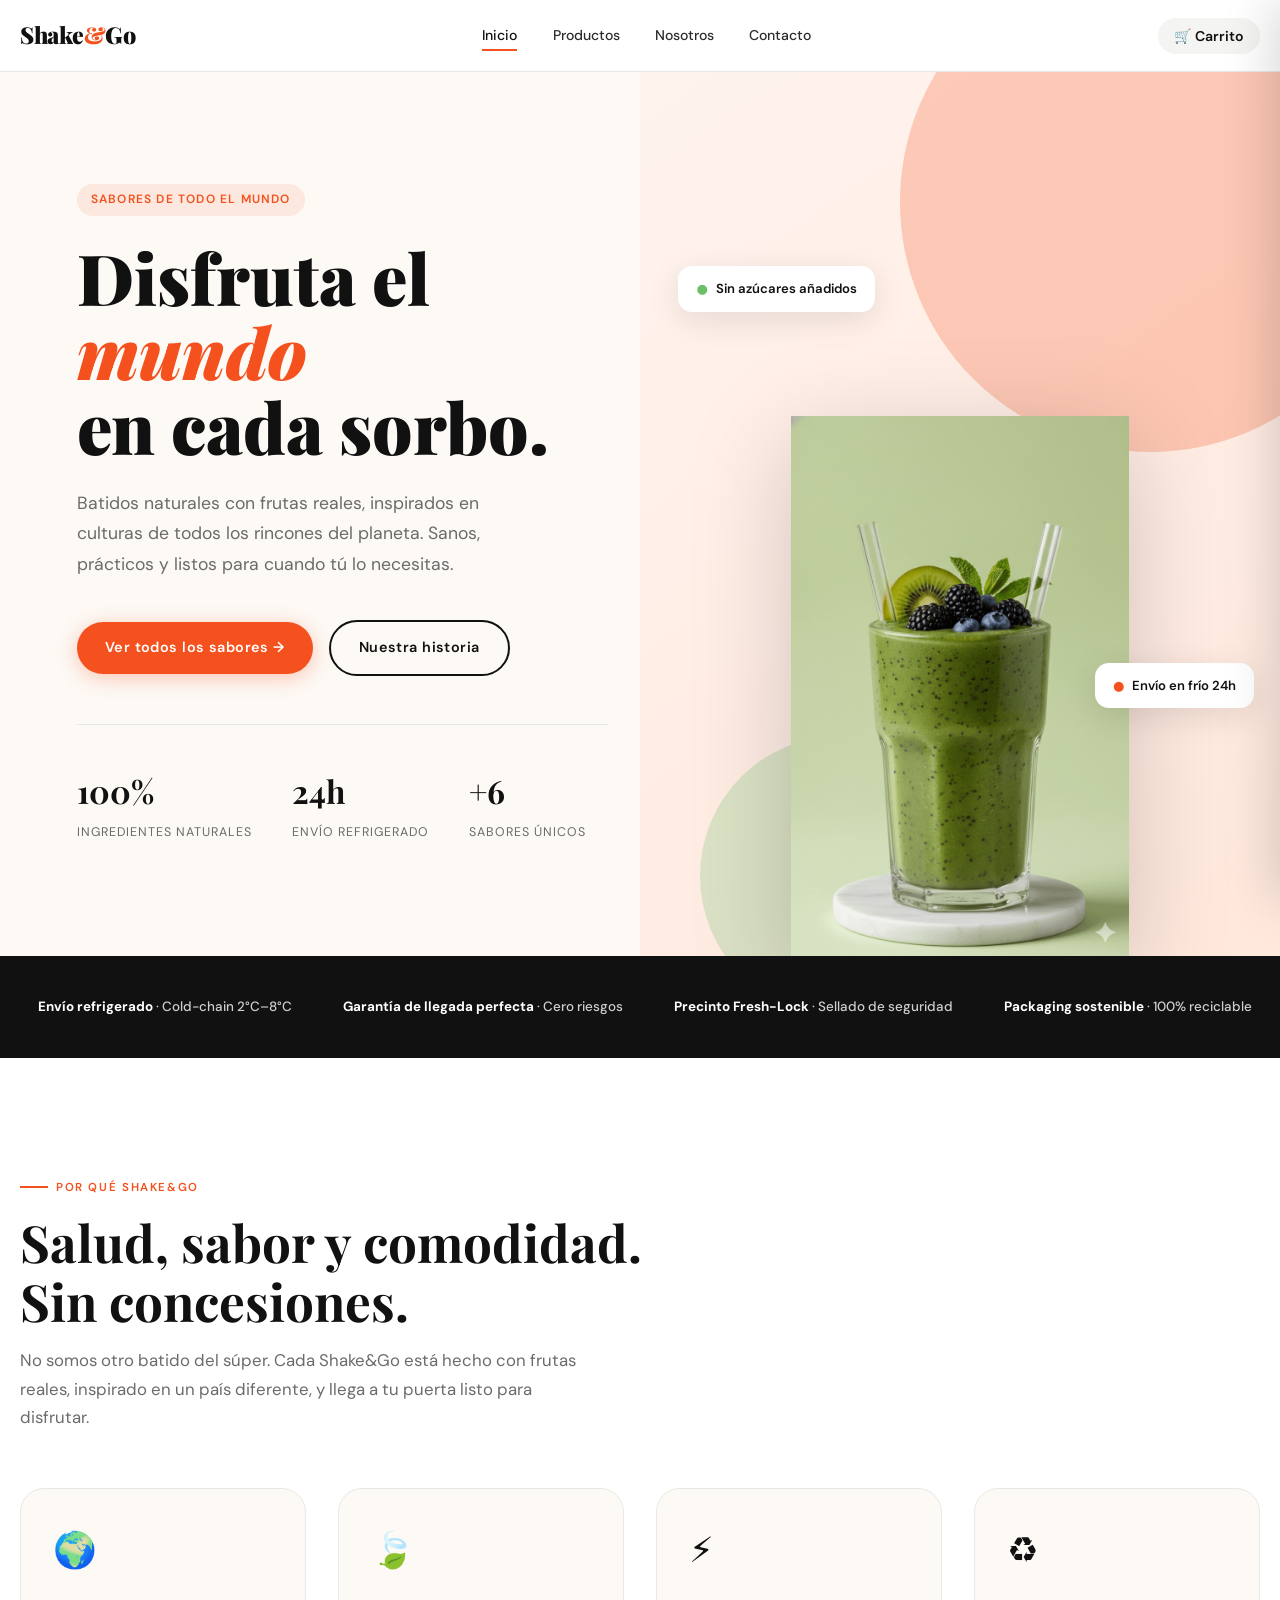
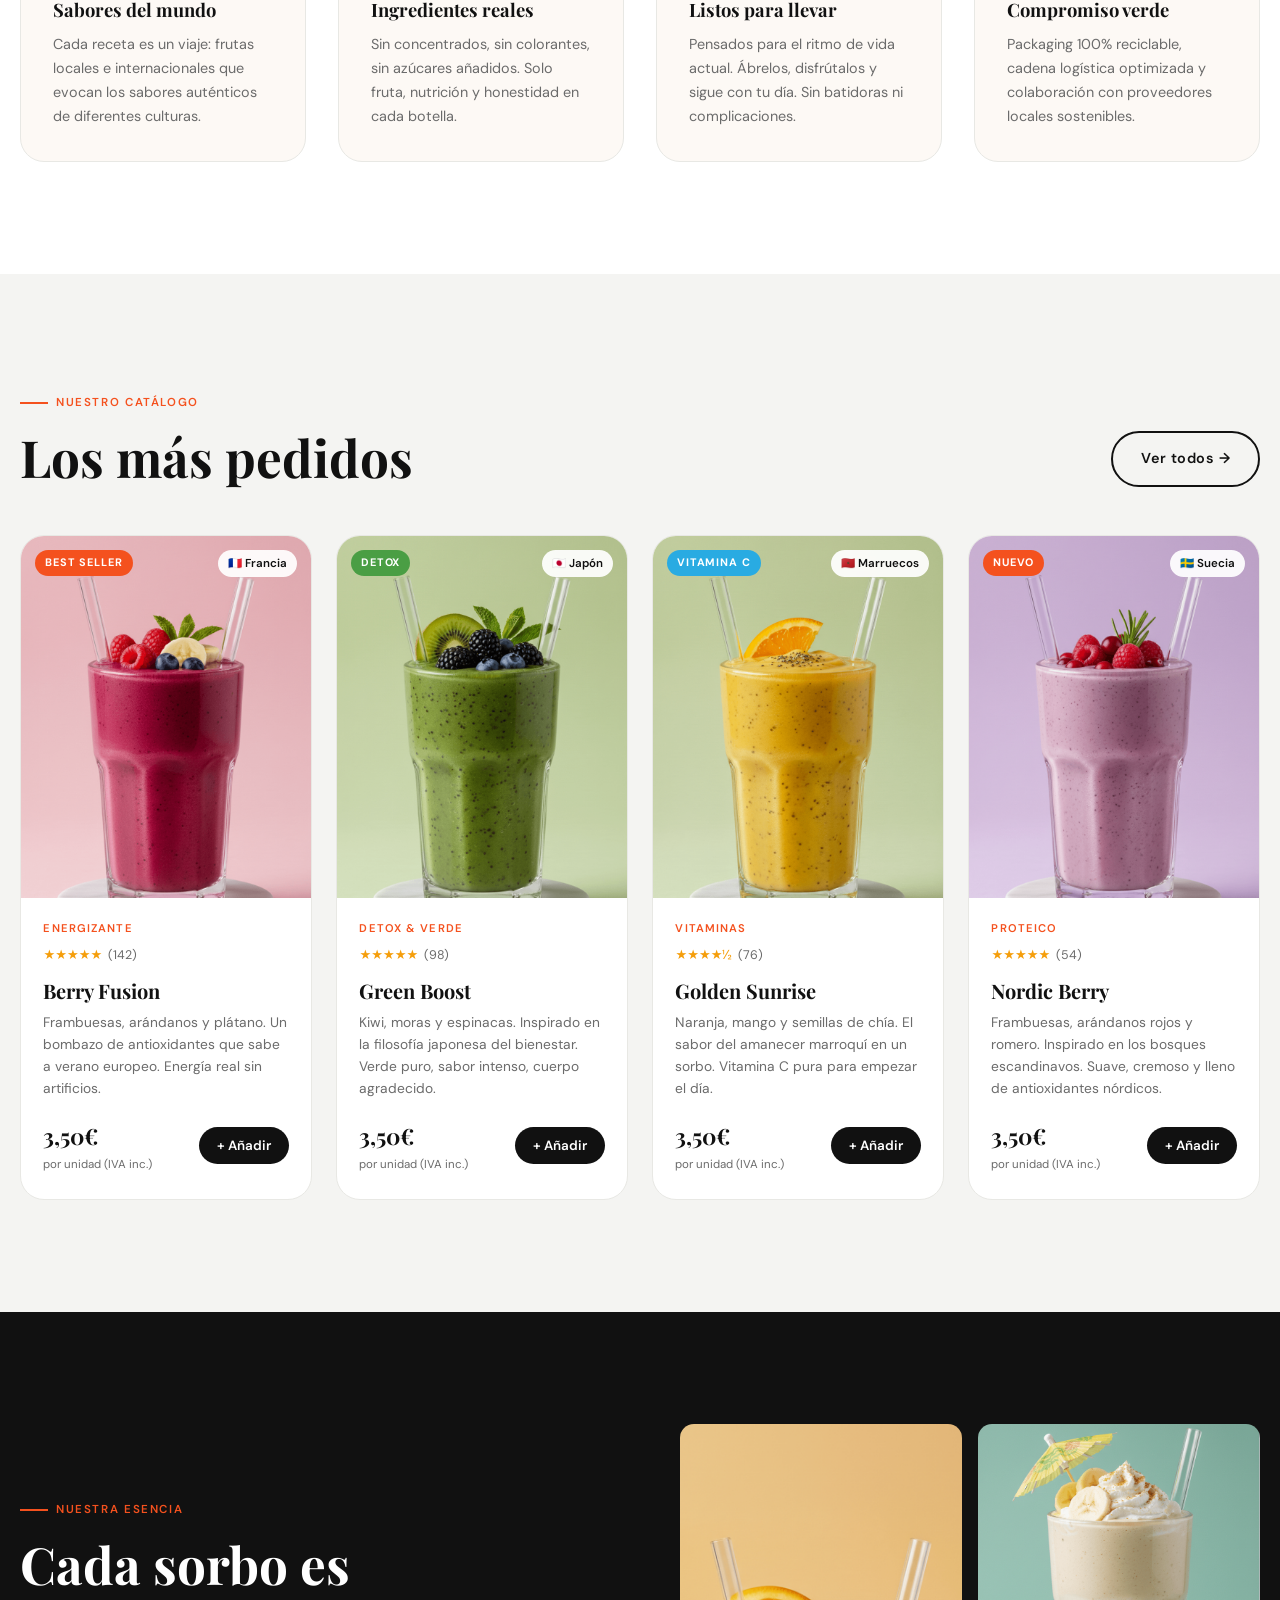
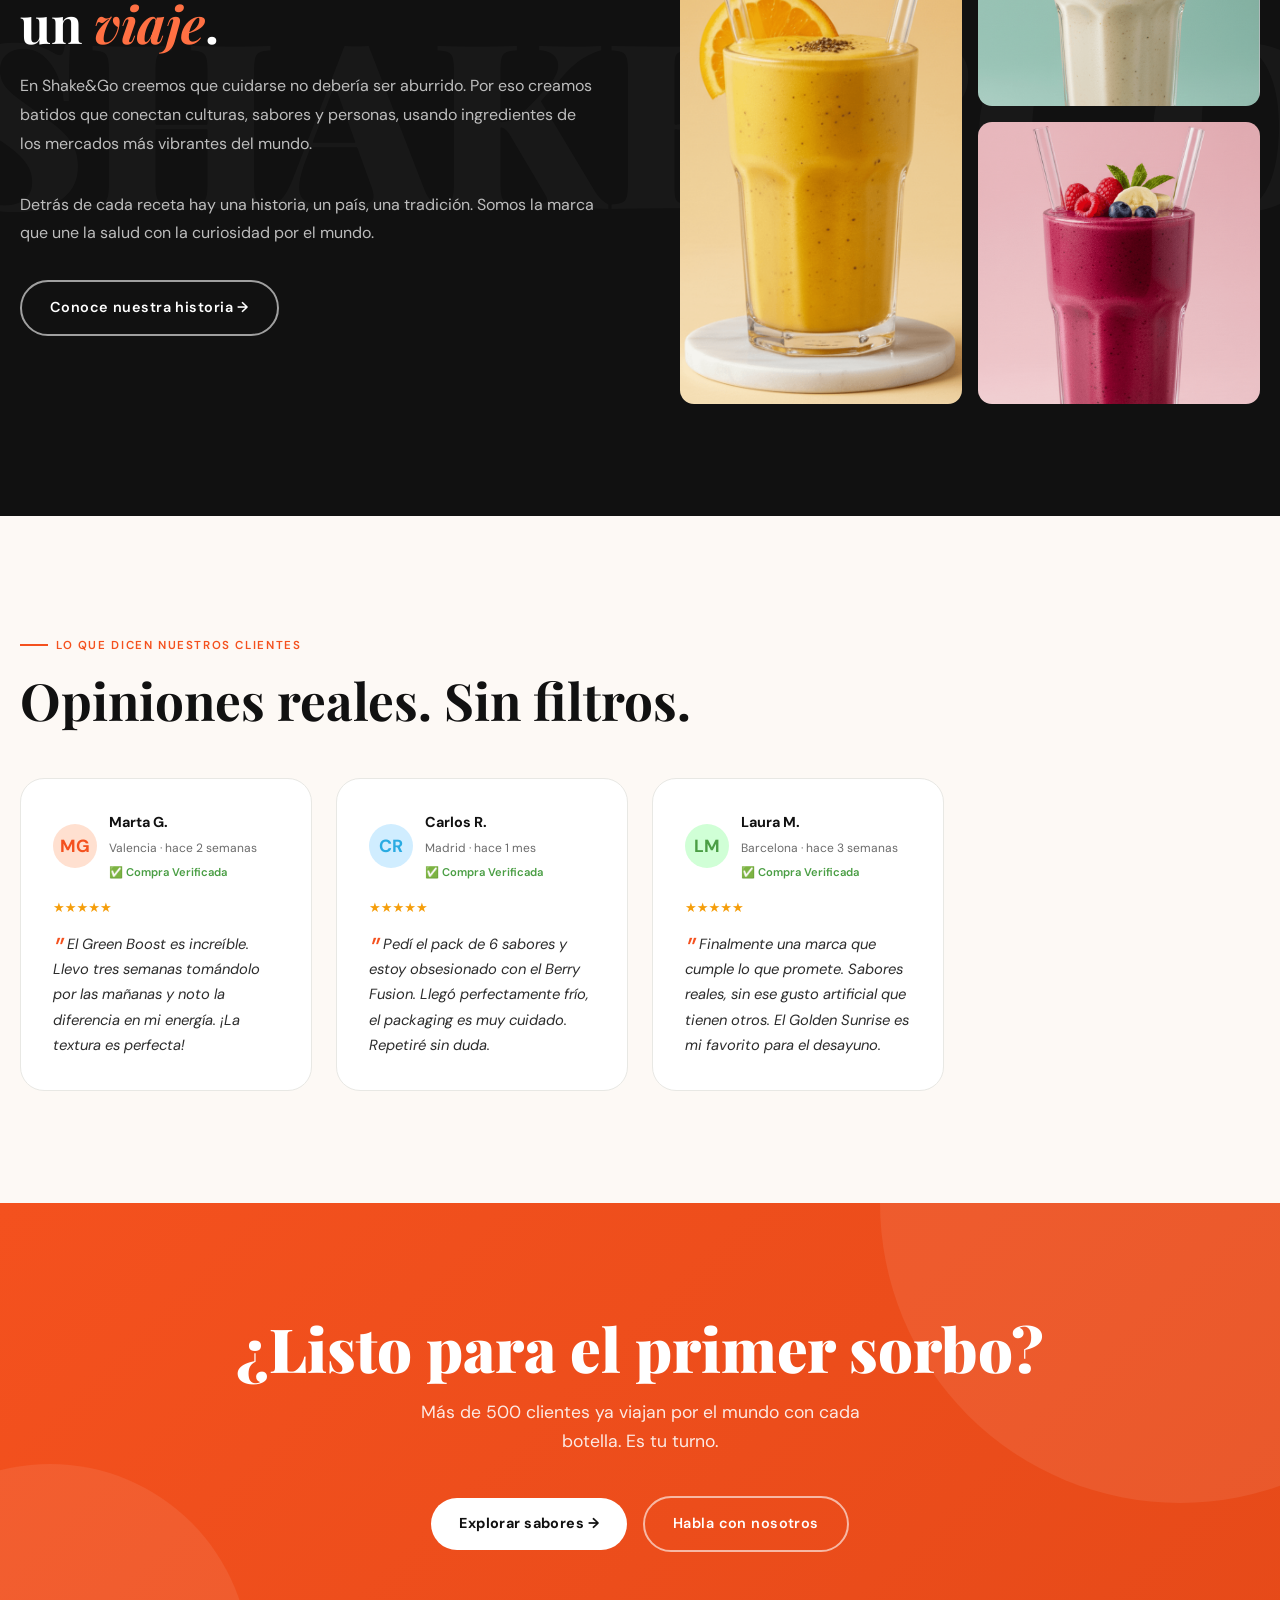
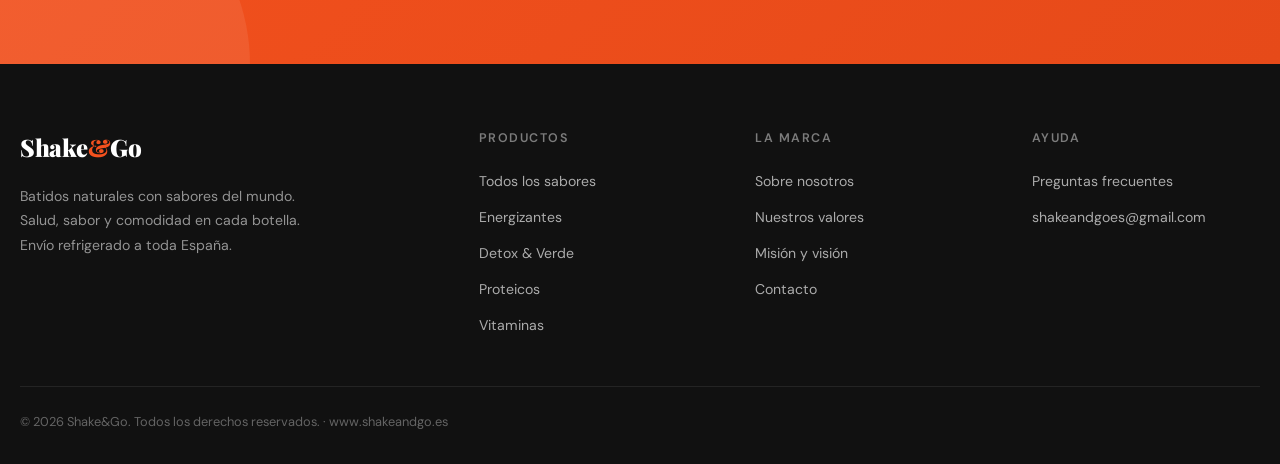
==== index.html @ c7a37597 "Commit Casi Final" ====
<!DOCTYPE html>
<html lang="es">
<head>
  <meta charset="UTF-8">
  <meta name="viewport" content="width=device-width, initial-scale=1.0">
  <title>Shake&Go — Prueba y viaja con los sabores</title>
  <meta name="description" content="Batidos naturales con sabores de todo el mundo. Ingredientes reales, frutas frescas, listos para llevar. Envío refrigerado en 24h.">
  <link rel="stylesheet" href="style.css">
  <link rel="icon" href="data:image/svg+xml,<svg xmlns='http://www.w3.org/2000/svg' viewBox='0 0 100 100'><text y='.9em' font-size='90'>🥤</text></svg>">
</head>
<body>

<!-- ============ HEADER ============ -->
<header class="header" role="banner">
  <div class="container header-inner">
    <a href="index.html" class="logo" aria-label="Shake&Go inicio">
      <img src="assets/img/logo1.png" alt="Shake&Go logo" class="logo-img" onerror="this.style.display='none'">
      <span class="logo-text">Shake<span>&</span>Go</span>
    </a>

    <nav class="nav" aria-label="Navegación principal">
      <a href="index.html">Inicio</a>
      <a href="productos.html">Productos</a>
      <a href="nosotros.html">Nosotros</a>
      <a href="contacto.html">Contacto</a>
    </nav>

    <div class="header-actions">
      <button class="cart-btn" data-open-cart aria-label="Abrir carrito">
        🛒 Carrito
        <span class="cart-count" id="cart-count" aria-live="polite">0</span>
      </button>
      <button class="hamburger" aria-label="Abrir menú" aria-expanded="false">
        <span></span><span></span><span></span>
      </button>
    </div>
  </div>
</header>

<!-- Menú móvil -->
<nav class="mobile-nav" aria-label="Menú móvil">
  <a href="index.html">Inicio</a>
  <a href="productos.html">Productos</a>
  <a href="nosotros.html">Nosotros</a>
  <a href="contacto.html">Contacto</a>
</nav>

<!-- ============ HERO ============ -->
<section class="hero" aria-label="Presentación de marca">
  <div class="hero-content">
    <div class="hero-badge"> Sabores de todo el mundo</div>
    <h1 class="hero-title">
      <span class="block">Disfruta el</span>
      <span class="block italic">mundo</span>
      <span class="block">en cada sorbo.</span>
    </h1>
    <p class="hero-sub">
      Batidos naturales con frutas reales, inspirados en culturas de todos los rincones del planeta. Sanos, prácticos y listos para cuando tú lo necesitas.
    </p>
    <div class="hero-ctas">
      <a href="productos.html" class="btn btn-primary">Ver todos los sabores →</a>
      <a href="nosotros.html" class="btn btn-secondary">Nuestra historia</a>
    </div>
    <div class="hero-stats">
      <div class="hero-stat">
        <strong>100%</strong>
        <span>Ingredientes naturales</span>
      </div>
      <div class="hero-stat">
        <strong>24h</strong>
        <span>Envío refrigerado</span>
      </div>
      <div class="hero-stat">
        <strong>+6</strong>
        <span>Sabores únicos</span>
      </div>
    </div>
  </div>

  <div class="hero-visual" aria-hidden="true">
    <div class="hero-bg-circle hero-bg-circle-1"></div>
    <div class="hero-bg-circle hero-bg-circle-2"></div>
    <div class="hero-float-tag hero-float-tag-1">
      <span style="color:#6DBF67">●</span>
      <span>Sin azúcares añadidos</span>
    </div>
    <div class="hero-float-tag hero-float-tag-2">
      <span style="color:#F4511E">●</span>
      <span>Envío en frío 24h</span>
    </div>
    <div class="hero-img-wrap">
      <img class="hero-img-main" src="GreenBoost.png" alt="Green Boost — batido verde con kiwi y moras" loading="eager">
    </div>
  </div>
</section>

<!-- ============ SERVICIOS STRIP ============ -->
<section class="section-servicios" aria-label="Servicios">
  <div class="container">
    <div class="servicios-strip">
      <div class="servicio-item">
        <span class="ico"></span>
        <span><strong>Envío refrigerado</strong> · Cold-chain 2°C–8°C</span>
      </div>
      <div class="servicio-item">
        <span class="ico"></span>
        <span><strong>Garantía de llegada perfecta</strong> · Cero riesgos</span>
      </div>
      <div class="servicio-item">
        <span class="ico"></span>
        <span><strong>Precinto Fresh-Lock</strong> · Sellado de seguridad</span>
      </div>
      <div class="servicio-item">
        <span class="ico"></span>
        <span><strong>Packaging sostenible</strong> · 100% reciclable</span>
      </div>
    </div>
  </div>
</section>

<!-- ============ PROPUESTA DE VALOR ============ -->
<section class="section-valores" aria-labelledby="valores-heading">
  <div class="container">
    <div class="section-tag">Por qué Shake&amp;Go</div>
    <h2 class="section-heading" id="valores-heading">
      Salud, sabor y comodidad.<br>Sin concesiones.
    </h2>
    <p class="section-subheading">
      No somos otro batido del súper. Cada Shake&amp;Go está hecho con frutas reales, inspirado en un país diferente, y llega a tu puerta listo para disfrutar.
    </p>
    <div class="valores-grid">
      <div class="valor-card">
        <div class="valor-icon">🌍</div>
        <h3>Sabores del mundo</h3>
        <p>Cada receta es un viaje: frutas locales e internacionales que evocan los sabores auténticos de diferentes culturas.</p>
      </div>
      <div class="valor-card">
        <div class="valor-icon">🍃</div>
        <h3>Ingredientes reales</h3>
        <p>Sin concentrados, sin colorantes, sin azúcares añadidos. Solo fruta, nutrición y honestidad en cada botella.</p>
      </div>
      <div class="valor-card">
        <div class="valor-icon">⚡</div>
        <h3>Listos para llevar</h3>
        <p>Pensados para el ritmo de vida actual. Ábrelos, disfrútalos y sigue con tu día. Sin batidoras ni complicaciones.</p>
      </div>
      <div class="valor-card">
        <div class="valor-icon">♻️</div>
        <h3>Compromiso verde</h3>
        <p>Packaging 100% reciclable, cadena logística optimizada y colaboración con proveedores locales sostenibles.</p>
      </div>
    </div>
  </div>
</section>

<!-- ============ PRODUCTOS DESTACADOS ============ -->
<section class="section-productos" aria-labelledby="prod-heading">
  <div class="container">
    <div class="section-header">
      <div>
        <div class="section-tag">Nuestro catálogo</div>
        <h2 class="section-heading" id="prod-heading">Los más pedidos</h2>
      </div>
      <a href="productos.html" class="btn btn-secondary" style="flex-shrink:0">Ver todos →</a>
    </div>
    <div class="productos-grid">

      <!-- Berry Fusion -->
      <article class="product-card" data-id="berry-fusion" data-categoria="energizante">
        <div class="product-img-wrap">
          <img src="BerryFusion.png" alt="Berry Fusion — batido de frambuesa y arándanos" loading="lazy">
          <span class="product-badge">Best Seller</span>
          <span class="product-pais">🇫🇷 Francia</span>
        </div>
        <div class="product-info">
          <div class="product-categoria">Energizante</div>
          <div class="stars-row">
            <div class="stars" aria-label="5 estrellas">★★★★★</div>
            <span class="stars-count">(142)</span>
          </div>
          <h3 class="product-name">Berry Fusion</h3>
          <p class="product-desc">Frambuesas, arándanos y plátano. Un bombazo de antioxidantes que sabe a verano europeo. Energía real sin artificios.</p>
          <div class="product-footer">
            <div class="product-precio">
              <span class="product-precio-valor">3,50€</span>
              <span class="product-precio-unidad">por unidad (IVA inc.)</span>
            </div>
            <button class="btn-add-cart"
              data-id="berry-fusion"
              data-nombre="Berry Fusion"
              data-precio="3.50"
              aria-label="Añadir Berry Fusion al carrito">
              + Añadir
            </button>
          </div>
        </div>
      </article>

      <!-- Green Boost -->
      <article class="product-card" data-id="green-boost" data-categoria="detox">
        <div class="product-img-wrap">
          <img src="GreenBoost.png" alt="Green Boost — batido verde detox" loading="lazy">
          <span class="product-badge verde">Detox</span>
          <span class="product-pais">🇯🇵 Japón</span>
        </div>
        <div class="product-info">
          <div class="product-categoria">Detox &amp; Verde</div>
          <div class="stars-row">
            <div class="stars" aria-label="5 estrellas">★★★★★</div>
            <span class="stars-count">(98)</span>
          </div>
          <h3 class="product-name">Green Boost</h3>
          <p class="product-desc">Kiwi, moras y espinacas. Inspirado en la filosofía japonesa del bienestar. Verde puro, sabor intenso, cuerpo agradecido.</p>
          <div class="product-footer">
            <div class="product-precio">
              <span class="product-precio-valor">3,50€</span>
              <span class="product-precio-unidad">por unidad (IVA inc.)</span>
            </div>
            <button class="btn-add-cart"
              data-id="green-boost"
              data-nombre="Green Boost"
              data-precio="3.50"
              aria-label="Añadir Green Boost al carrito">
              + Añadir
            </button>
          </div>
        </div>
      </article>

      <!-- Golden Sunrise -->
      <article class="product-card" data-id="golden-sunrise" data-categoria="vitaminas">
        <div class="product-img-wrap">
          <img src="GoldenSunrise.png" alt="Golden Sunrise — batido naranja con naranja y mango" loading="lazy">
          <span class="product-badge azul">Vitamina C</span>
          <span class="product-pais">🇲🇦 Marruecos</span>
        </div>
        <div class="product-info">
          <div class="product-categoria">Vitaminas</div>
          <div class="stars-row">
            <div class="stars" aria-label="4 estrellas y media">★★★★½</div>
            <span class="stars-count">(76)</span>
          </div>
          <h3 class="product-name">Golden Sunrise</h3>
          <p class="product-desc">Naranja, mango y semillas de chía. El sabor del amanecer marroquí en un sorbo. Vitamina C pura para empezar el día.</p>
          <div class="product-footer">
            <div class="product-precio">
              <span class="product-precio-valor">3,50€</span>
              <span class="product-precio-unidad">por unidad (IVA inc.)</span>
            </div>
            <button class="btn-add-cart"
              data-id="golden-sunrise"
              data-nombre="Golden Sunrise"
              data-precio="3.50"
              aria-label="Añadir Golden Sunrise al carrito">
              + Añadir
            </button>
          </div>
        </div>
      </article>

      <!-- Nordic Berry -->
      <article class="product-card" data-id="nordic-berry" data-categoria="proteina">
        <div class="product-img-wrap">
          <img src="NordicBerry.png" alt="Nordic Berry — batido lila con frambuesas y arándanos rojos" loading="lazy">
          <span class="product-badge">Nuevo</span>
          <span class="product-pais">🇸🇪 Suecia</span>
        </div>
        <div class="product-info">
          <div class="product-categoria">Proteico</div>
          <div class="stars-row">
            <div class="stars" aria-label="4 estrellas y media">★★★★★</div>
            <span class="stars-count">(54)</span>
          </div>
          <h3 class="product-name">Nordic Berry</h3>
          <p class="product-desc">Frambuesas, arándanos rojos y romero. Inspirado en los bosques escandinavos. Suave, cremoso y lleno de antioxidantes nórdicos.</p>
          <div class="product-footer">
            <div class="product-precio">
              <span class="product-precio-valor">3,50€</span>
              <span class="product-precio-unidad">por unidad (IVA inc.)</span>
            </div>
            <button class="btn-add-cart"
              data-id="nordic-berry"
              data-nombre="Nordic Berry"
              data-precio="3.50"
              aria-label="Añadir Nordic Berry al carrito">
              + Añadir
            </button>
          </div>
        </div>
      </article>

    </div>
  </div>
</section>

<!-- ============ SOBRE LA MARCA ============ -->
<section class="section-marca" aria-labelledby="marca-heading">
  <div class="container">
    <div class="marca-inner">
      <div class="marca-content">
        <div class="section-tag">Nuestra esencia</div>
        <h2 class="section-heading" id="marca-heading">
          Cada sorbo es<br>un <span class="italic">viaje</span>.
        </h2>
        <p>
          En Shake&amp;Go creemos que cuidarse no debería ser aburrido. Por eso creamos batidos que conectan culturas, sabores y personas, usando ingredientes de los mercados más vibrantes del mundo.
        </p>
        <p>
          Detrás de cada receta hay una historia, un país, una tradición. Somos la marca que une la salud con la curiosidad por el mundo.
        </p>
        <a href="nosotros.html" class="btn btn-outline-white">Conoce nuestra historia →</a>
      </div>
      <div class="marca-visual" aria-hidden="true">
        <div class="marca-img-block">
          <img src="TropicalMango.png" alt="Tropical Mango">
        </div>
        <div class="marca-img-block">
          <img src="CaribbeanDream.png" alt="Caribbean Dream">
        </div>
        <div class="marca-img-block">
          <img src="BerryFusion.png" alt="Berry Fusion">
        </div>
      </div>
    </div>
  </div>
</section>

<!-- ============ TESTIMONIOS ============ -->
<section class="section-testimonios" aria-labelledby="testimonios-heading">
  <div class="container">
    <div class="section-tag">Lo que dicen nuestros clientes</div>
    <h2 class="section-heading" id="testimonios-heading">Opiniones reales. Sin filtros.</h2>
    <div class="testimonios-grid">

      <article class="testimonio-card">
        <div class="testimonio-header">
          <div class="testimonio-avatar" style="background:#FFE0D0;color:#F4511E">MG</div>
          <div class="testimonio-info">
            <strong>Marta G.</strong>
            <span>Valencia · hace 2 semanas</span>
            <div class="testimonio-verified">✅ Compra Verificada</div>
          </div>
        </div>
        <div class="stars" style="margin-bottom:0.8rem" aria-label="5 estrellas">★★★★★</div>
        <p class="testimonio-text">El Green Boost es increíble. Llevo tres semanas tomándolo por las mañanas y noto la diferencia en mi energía. ¡La textura es perfecta!</p>
      </article>

      <article class="testimonio-card">
        <div class="testimonio-header">
          <div class="testimonio-avatar" style="background:#D0EDFF;color:#29ABE2">CR</div>
          <div class="testimonio-info">
            <strong>Carlos R.</strong>
            <span>Madrid · hace 1 mes</span>
            <div class="testimonio-verified">✅ Compra Verificada</div>
          </div>
        </div>
        <div class="stars" style="margin-bottom:0.8rem" aria-label="5 estrellas">★★★★★</div>
        <p class="testimonio-text">Pedí el pack de 6 sabores y estoy obsesionado con el Berry Fusion. Llegó perfectamente frío, el packaging es muy cuidado. Repetiré sin duda.</p>
      </article>

      <article class="testimonio-card">
        <div class="testimonio-header">
          <div class="testimonio-avatar" style="background:#D0FFD6;color:#4A9E44">LM</div>
          <div class="testimonio-info">
            <strong>Laura M.</strong>
            <span>Barcelona · hace 3 semanas</span>
            <div class="testimonio-verified">✅ Compra Verificada</div>
          </div>
        </div>
        <div class="stars" style="margin-bottom:0.8rem" aria-label="5 estrellas">★★★★★</div>
        <p class="testimonio-text">Finalmente una marca que cumple lo que promete. Sabores reales, sin ese gusto artificial que tienen otros. El Golden Sunrise es mi favorito para el desayuno.</p>
      </article>

    </div>
  </div>
</section>

<!-- ============ CTA FINAL ============ -->
<section class="section-cta-final" aria-labelledby="cta-heading">
  <div class="container cta-final-inner">
    <h2 id="cta-heading">¿Listo para el primer sorbo?</h2>
    <p>Más de 500 clientes ya viajan por el mundo con cada botella. Es tu turno.</p>
    <div class="cta-final-btns">
      <a href="productos.html" class="btn" style="background:white;color:#111;font-weight:700;box-shadow:none">Explorar sabores →</a>
      <a href="contacto.html" class="btn btn-outline-white">Habla con nosotros</a>
    </div>
  </div>
</section>

<!-- ============ FOOTER ============ -->
<footer class="footer" aria-label="Pie de página">
  <div class="container">
    <div class="footer-grid">
      <div class="footer-brand">
        <span class="logo-text" style="font-family:'Playfair Display',serif;font-size:1.5rem;color:white;font-weight:900">Shake<span style="color:#F4511E">&</span>Go</span>
        <p>Batidos naturales con sabores del mundo. Salud, sabor y comodidad en cada botella. Envío refrigerado a toda España.</p>
      </div>
      <div class="footer-col">
        <h4>Productos</h4>
        <ul>
          <li><a href="productos.html">Todos los sabores</a></li>
          <li><a href="productos.html?filtro=energizante">Energizantes</a></li>
          <li><a href="productos.html?filtro=detox">Detox &amp; Verde</a></li>
          <li><a href="productos.html?filtro=proteina">Proteicos</a></li>
          <li><a href="productos.html?filtro=vitaminas">Vitaminas</a></li>
        </ul>
      </div>
      <div class="footer-col">
        <h4>La marca</h4>
        <ul>
          <li><a href="nosotros.html">Sobre nosotros</a></li>
          <li><a href="nosotros.html#valores">Nuestros valores</a></li>
          <li><a href="nosotros.html#mision">Misión y visión</a></li>
          <li><a href="contacto.html">Contacto</a></li>
        </ul>
      </div>
      <div class="footer-col">
        <h4>Ayuda</h4>
        <ul>
          <li><a href="#">Preguntas frecuentes</a></li>
          <li><a href="mailto:shakeandgoes@gmail.com">shakeandgoes@gmail.com</a></li>
        </ul>
      </div>
    </div>
    <div class="footer-bottom">
      <p>© 2026 Shake&amp;Go. Todos los derechos reservados. · www.shakeandgo.es</p>
    </div>
  </div>
</footer>

<!-- ============ CARRITO PANEL ============ -->
<div class="cart-overlay" id="cart-overlay" aria-hidden="true"></div>
<aside class="cart-panel" id="cart-panel" role="complementary" aria-label="Carrito de la compra">
  <div class="cart-header">
    <div>
      <h2>Tu carrito</h2>
      <p class="cart-header-sub">Revisa tu selección antes de pedir</p>
    </div>
    <button class="cart-close" id="cart-close" aria-label="Cerrar carrito">✕</button>
  </div>
  <div class="cart-items" id="cart-items" role="list">
    <div class="cart-empty" id="cart-empty">
      <div class="cart-empty-icon"></div>
      <p>Tu carrito está vacío.<br>¡Añade tus sabores favoritos!</p>
      <a href="productos.html" class="btn btn-primary" style="margin-top:0.5rem">Ver productos</a>
    </div>
  </div>
  <div class="cart-footer">
    <div class="cart-subtotal">
      <span>Subtotal</span>
      <span id="cart-subtotal-val">0,00€</span>
    </div>
    <div class="cart-total-row">
      <span>Total</span>
      <span id="cart-total">0,00€</span>
    </div>
    <div class="cart-envio">Envío refrigerado gratuito en pedidos +20€</div>
    <div class="cart-footer-btns">
      <button class="btn-checkout" id="btn-checkout">Finalizar pedido →</button>
      <button class="btn-seguir" id="btn-seguir-comprando">← Seguir comprando</button>
    </div>
  </div>
</aside>

<script src="main.js"></script>
<script src="carrito.js"></script>
</body>
</html>
---- style.css ----
/* =========================================
   SHAKE&GO — CSS Principal
   Paleta: Naranja energético, verde fresco, blanco limpio, negro profundo
   Tipografía: Playfair Display (display) + DM Sans (body)
   ========================================= */

@import url('https://fonts.googleapis.com/css2?family=Playfair+Display:ital,wght@0,400;0,700;0,900;1,400;1,700&family=DM+Sans:wght@300;400;500;600&display=swap');

/* ---- Variables CSS ---- */
:root {
  --color-naranja: #F4511E;
  --color-naranja-claro: #FF7043;
  --color-verde: #6DBF67;
  --color-verde-oscuro: #4A9E44;
  --color-azul: #29ABE2;
  --color-negro: #111111;
  --color-gris-oscuro: #2C2C2C;
  --color-gris-medio: #6B6B6B;
  --color-gris-claro: #F4F4F2;
  --color-blanco: #FFFFFF;
  --color-crema: #FDF9F5;
  --color-borde: #E8E8E4;

  --font-display: 'Playfair Display', Georgia, serif;
  --font-body: 'DM Sans', system-ui, sans-serif;

  --radius-sm: 6px;
  --radius-md: 14px;
  --radius-lg: 24px;
  --radius-pill: 999px;

  --shadow-sm: 0 2px 8px rgba(0,0,0,0.06);
  --shadow-md: 0 8px 32px rgba(0,0,0,0.10);
  --shadow-lg: 0 20px 60px rgba(0,0,0,0.14);

  --spacing-xs: 0.5rem;
  --spacing-sm: 1rem;
  --spacing-md: 2rem;
  --spacing-lg: 4rem;
  --spacing-xl: 7rem;

  --transition: all 0.28s cubic-bezier(0.4, 0, 0.2, 1);
  --max-width: 1240px;
  --header-height: 72px;
}

/* ---- Reset & Base ---- */
*, *::before, *::after { box-sizing: border-box; margin: 0; padding: 0; }

html { scroll-behavior: smooth; font-size: 16px; }

body {
  font-family: var(--font-body);
  color: var(--color-negro);
  background: var(--color-blanco);
  line-height: 1.65;
  -webkit-font-smoothing: antialiased;
  overflow-x: hidden;
}

img { display: block; max-width: 100%; }
a { color: inherit; text-decoration: none; }
ul { list-style: none; }
button { cursor: pointer; border: none; background: none; font-family: inherit; }
input, textarea, select { font-family: inherit; }

/* ---- Utilidades ---- */
.container {
  width: min(var(--max-width), 100% - 2 * var(--spacing-sm));
  margin-inline: auto;
}

.section-tag {
  display: inline-flex;
  align-items: center;
  gap: 8px;
  font-size: 0.72rem;
  font-weight: 600;
  letter-spacing: 0.14em;
  text-transform: uppercase;
  color: var(--color-naranja);
  margin-bottom: 1rem;
}
.section-tag::before {
  content: '';
  display: block;
  width: 28px;
  height: 2px;
  background: var(--color-naranja);
}

.section-heading {
  font-family: var(--font-display);
  font-size: clamp(2rem, 5vw, 3.2rem);
  font-weight: 700;
  line-height: 1.15;
  color: var(--color-negro);
}

.section-subheading {
  font-size: 1.05rem;
  color: var(--color-gris-medio);
  max-width: 560px;
  margin-top: 1rem;
  line-height: 1.7;
}

/* Botones */
.btn {
  display: inline-flex;
  align-items: center;
  gap: 8px;
  font-family: var(--font-body);
  font-size: 0.9rem;
  font-weight: 600;
  letter-spacing: 0.03em;
  padding: 14px 28px;
  border-radius: var(--radius-pill);
  transition: var(--transition);
  white-space: nowrap;
}

.btn-primary {
  background: var(--color-naranja);
  color: var(--color-blanco);
  box-shadow: 0 4px 20px rgba(244,81,30,0.30);
}
.btn-primary:hover {
  background: var(--color-naranja-claro);
  transform: translateY(-2px);
  box-shadow: 0 8px 28px rgba(244,81,30,0.40);
}

.btn-secondary {
  background: transparent;
  color: var(--color-negro);
  border: 2px solid var(--color-negro);
}
.btn-secondary:hover {
  background: var(--color-negro);
  color: var(--color-blanco);
  transform: translateY(-2px);
}

.btn-outline-white {
  background: transparent;
  color: var(--color-blanco);
  border: 2px solid rgba(255,255,255,0.6);
}
.btn-outline-white:hover {
  background: var(--color-blanco);
  color: var(--color-negro);
}

/* =========================================
   HEADER
   ========================================= */
.header {
  position: fixed;
  top: 0;
  left: 0;
  right: 0;
  height: var(--header-height);
  z-index: 1000;
  background: rgba(255,255,255,0.96);
  backdrop-filter: blur(12px);
  -webkit-backdrop-filter: blur(12px);
  border-bottom: 1px solid var(--color-borde);
  transition: var(--transition);
}

.header.scrolled {
  box-shadow: var(--shadow-md);
}

.header-inner {
  height: 100%;
  display: flex;
  align-items: center;
  justify-content: space-between;
  gap: 2rem;
}

.logo {
  display: flex;
  align-items: center;
  gap: 10px;
  flex-shrink: 0;
}
.logo-img {
  height: 44px;
  width: auto;
}
.logo-text {
  font-family: var(--font-display);
  font-size: 1.45rem;
  font-weight: 900;
  color: var(--color-negro);
  letter-spacing: -0.02em;
}
.logo-text span { color: var(--color-naranja); }

.nav {
  display: flex;
  align-items: center;
  gap: 2.2rem;
}
.nav a {
  font-size: 0.88rem;
  font-weight: 500;
  color: var(--color-gris-oscuro);
  position: relative;
  transition: var(--transition);
}
.nav a::after {
  content: '';
  position: absolute;
  bottom: -4px;
  left: 0;
  width: 0;
  height: 2px;
  background: var(--color-naranja);
  transition: width 0.25s ease;
}
.nav a:hover, .nav a.active { color: var(--color-negro); }
.nav a:hover::after, .nav a.active::after { width: 100%; }

.header-actions {
  display: flex;
  align-items: center;
  gap: 0.8rem;
}

.cart-btn {
  position: relative;
  display: flex;
  align-items: center;
  gap: 7px;
  font-size: 0.88rem;
  font-weight: 600;
  color: var(--color-negro);
  background: var(--color-gris-claro);
  border-radius: var(--radius-pill);
  padding: 9px 16px;
  transition: var(--transition);
}
.cart-btn:hover {
  background: var(--color-negro);
  color: var(--color-blanco);
}
.cart-count {
  position: absolute;
  top: -5px;
  right: -5px;
  background: var(--color-naranja);
  color: white;
  font-size: 0.65rem;
  font-weight: 700;
  width: 18px;
  height: 18px;
  border-radius: 50%;
  display: flex;
  align-items: center;
  justify-content: center;
  opacity: 0;
  transform: scale(0);
  transition: var(--transition);
}
.cart-count.visible {
  opacity: 1;
  transform: scale(1);
}

/* Menú hamburguesa */
.hamburger {
  display: none;
  flex-direction: column;
  gap: 5px;
  padding: 8px;
  border-radius: var(--radius-sm);
  transition: var(--transition);
}
.hamburger span {
  display: block;
  width: 22px;
  height: 2px;
  background: var(--color-negro);
  border-radius: 2px;
  transition: var(--transition);
}
.hamburger.open span:nth-child(1) { transform: translateY(7px) rotate(45deg); }
.hamburger.open span:nth-child(2) { opacity: 0; }
.hamburger.open span:nth-child(3) { transform: translateY(-7px) rotate(-45deg); }

/* Mobile nav overlay */
.mobile-nav {
  display: none;
  position: fixed;
  top: var(--header-height);
  left: 0;
  right: 0;
  bottom: 0;
  background: var(--color-blanco);
  z-index: 999;
  padding: 2rem var(--spacing-sm);
  flex-direction: column;
  gap: 1.5rem;
  overflow-y: auto;
}
.mobile-nav.open { display: flex; }
.mobile-nav a {
  font-size: 1.6rem;
  font-family: var(--font-display);
  font-weight: 700;
  color: var(--color-negro);
  border-bottom: 1px solid var(--color-borde);
  padding-bottom: 1rem;
  transition: var(--transition);
}
.mobile-nav a:hover { color: var(--color-naranja); padding-left: 12px; }

/* =========================================
   HERO — INDEX
   ========================================= */
.hero {
  min-height: 100svh;
  display: grid;
  grid-template-columns: 1fr 1fr;
  overflow: hidden;
  padding-top: var(--header-height);
  background: var(--color-crema);
}

.hero-content {
  display: flex;
  flex-direction: column;
  justify-content: center;
  padding: var(--spacing-xl) var(--spacing-md) var(--spacing-xl) clamp(1.5rem, 6vw, 5rem);
}

.hero-badge {
  display: inline-flex;
  align-items: center;
  gap: 8px;
  background: rgba(244,81,30,0.10);
  color: var(--color-naranja);
  font-size: 0.75rem;
  font-weight: 600;
  letter-spacing: 0.1em;
  text-transform: uppercase;
  padding: 6px 14px;
  border-radius: var(--radius-pill);
  margin-bottom: 1.5rem;
  width: fit-content;
}

.hero-title {
  font-family: var(--font-display);
  font-size: clamp(2.8rem, 5.5vw, 4.5rem);
  font-weight: 900;
  line-height: 1.06;
  color: var(--color-negro);
  margin-bottom: 1.5rem;
}
.hero-title .italic { font-style: italic; color: var(--color-naranja); }
.hero-title .block { display: block; }

.hero-sub {
  font-size: 1.1rem;
  color: var(--color-gris-medio);
  line-height: 1.75;
  max-width: 460px;
  margin-bottom: 2.5rem;
}

.hero-ctas {
  display: flex;
  align-items: center;
  gap: 1rem;
  flex-wrap: wrap;
}

.hero-stats {
  display: flex;
  gap: 2.5rem;
  margin-top: 3rem;
  padding-top: 2.5rem;
  border-top: 1px solid var(--color-borde);
}
.hero-stat strong {
  display: block;
  font-family: var(--font-display);
  font-size: 2rem;
  font-weight: 700;
  color: var(--color-negro);
}
.hero-stat span {
  font-size: 0.78rem;
  color: var(--color-gris-medio);
  text-transform: uppercase;
  letter-spacing: 0.08em;
}

.hero-visual {
  position: relative;
  display: flex;
  align-items: center;
  justify-content: center;
  background: linear-gradient(145deg, #FFF3EE 0%, #FFE8DC 100%);
  overflow: hidden;
}

.hero-img-wrap {
  position: relative;
  z-index: 2;
  display: flex;
  align-items: flex-end;
  justify-content: center;
  height: 100%;
  padding: 3rem 2rem 0;
}

.hero-img-main {
  height: clamp(380px, 60vh, 620px);
  width: auto;
  object-fit: contain;
  filter: drop-shadow(0 24px 48px rgba(0,0,0,0.18));
  animation: floatHero 5s ease-in-out infinite;
}

@keyframes floatHero {
  0%, 100% { transform: translateY(0px); }
  50% { transform: translateY(-14px); }
}

.hero-bg-circle {
  position: absolute;
  border-radius: 50%;
  opacity: 0.25;
}
.hero-bg-circle-1 {
  width: 500px;
  height: 500px;
  background: var(--color-naranja);
  top: -120px;
  right: -120px;
}
.hero-bg-circle-2 {
  width: 280px;
  height: 280px;
  background: var(--color-verde);
  bottom: -60px;
  left: 60px;
}

.hero-float-tag {
  position: absolute;
  background: var(--color-blanco);
  border-radius: var(--radius-md);
  padding: 12px 18px;
  box-shadow: var(--shadow-md);
  font-size: 0.82rem;
  font-weight: 600;
  display: flex;
  align-items: center;
  gap: 8px;
  z-index: 3;
}
.hero-float-tag-1 { top: 22%; left: 6%; }
.hero-float-tag-2 { bottom: 28%; right: 4%; }
.hero-float-tag .dot {
  width: 8px; height: 8px;
  border-radius: 50%;
  flex-shrink: 0;
}

/* =========================================
   SECTION: PROPUESTA DE VALOR
   ========================================= */
.section-valores {
  padding: var(--spacing-xl) 0;
  background: var(--color-blanco);
}

.valores-grid {
  display: grid;
  grid-template-columns: repeat(auto-fit, minmax(230px, 1fr));
  gap: 2rem;
  margin-top: 3.5rem;
}

.valor-card {
  background: var(--color-crema);
  border-radius: var(--radius-lg);
  padding: 2rem;
  border: 1px solid var(--color-borde);
  transition: var(--transition);
  position: relative;
  overflow: hidden;
}
.valor-card::before {
  content: '';
  position: absolute;
  top: 0; left: 0;
  width: 4px;
  height: 100%;
  background: var(--color-naranja);
  transform: scaleY(0);
  transform-origin: bottom;
  transition: transform 0.3s ease;
}
.valor-card:hover { transform: translateY(-4px); box-shadow: var(--shadow-md); }
.valor-card:hover::before { transform: scaleY(1); }

.valor-icon {
  font-size: 2.2rem;
  margin-bottom: 1rem;
}
.valor-card h3 {
  font-family: var(--font-display);
  font-size: 1.15rem;
  font-weight: 700;
  margin-bottom: 0.5rem;
}
.valor-card p {
  font-size: 0.9rem;
  color: var(--color-gris-medio);
  line-height: 1.65;
}

/* =========================================
   SECTION: PRODUCTOS DESTACADOS
   ========================================= */
.section-productos {
  padding: var(--spacing-xl) 0;
  background: var(--color-gris-claro);
}

.section-header {
  display: flex;
  align-items: flex-end;
  justify-content: space-between;
  gap: 2rem;
  margin-bottom: 3rem;
  flex-wrap: wrap;
}

.productos-grid {
  display: grid;
  grid-template-columns: repeat(auto-fill, minmax(270px, 1fr));
  gap: 1.5rem;
}

.product-card {
  background: var(--color-blanco);
  border-radius: var(--radius-lg);
  overflow: hidden;
  transition: var(--transition);
  border: 1px solid var(--color-borde);
  position: relative;
  display: flex;
  flex-direction: column;
}
.product-card:hover {
  transform: translateY(-6px);
  box-shadow: var(--shadow-lg);
}

.product-img-wrap {
  aspect-ratio: 4/5;
  overflow: hidden;
  position: relative;
  background: var(--color-crema);
}
.product-img-wrap img {
  width: 100%;
  height: 100%;
  object-fit: cover;
  transition: transform 0.5s ease;
}
.product-card:hover .product-img-wrap img {
  transform: scale(1.06);
}

.product-badge {
  position: absolute;
  top: 14px;
  left: 14px;
  background: var(--color-naranja);
  color: white;
  font-size: 0.68rem;
  font-weight: 700;
  letter-spacing: 0.08em;
  text-transform: uppercase;
  padding: 4px 10px;
  border-radius: var(--radius-pill);
}
.product-badge.verde { background: var(--color-verde-oscuro); }
.product-badge.azul { background: var(--color-azul); }

.product-pais {
  position: absolute;
  top: 14px;
  right: 14px;
  background: rgba(255,255,255,0.92);
  backdrop-filter: blur(6px);
  border-radius: var(--radius-pill);
  padding: 4px 10px;
  font-size: 0.72rem;
  font-weight: 600;
  display: flex;
  align-items: center;
  gap: 5px;
}

.product-info {
  padding: 1.3rem 1.4rem 1.6rem;
  display: flex;
  flex-direction: column;
  flex-grow: 1;
}
.product-categoria {
  font-size: 0.7rem;
  font-weight: 600;
  letter-spacing: 0.1em;
  text-transform: uppercase;
  color: var(--color-naranja);
  margin-bottom: 0.4rem;
}
.product-name {
  font-family: var(--font-display);
  font-size: 1.25rem;
  font-weight: 700;
  margin-bottom: 0.5rem;
  line-height: 1.2;
}
.product-desc {
  font-size: 0.86rem;
  color: var(--color-gris-medio);
  line-height: 1.6;
  margin-bottom: 1.2rem;
  flex-grow: 1;
}

.product-footer {
  display: flex;
  align-items: center;
  justify-content: space-between;
  gap: 1rem;
}
.product-precio {
  display: flex;
  flex-direction: column;
}
.product-precio-valor {
  font-size: 1.4rem;
  font-weight: 700;
  font-family: var(--font-display);
  color: var(--color-negro);
}
.product-precio-unidad {
  font-size: 0.72rem;
  color: var(--color-gris-medio);
}

.btn-add-cart {
  background: var(--color-negro);
  color: var(--color-blanco);
  border: none;
  border-radius: var(--radius-pill);
  padding: 10px 18px;
  font-size: 0.84rem;
  font-weight: 600;
  cursor: pointer;
  transition: var(--transition);
  display: flex;
  align-items: center;
  gap: 6px;
  white-space: nowrap;
}
.btn-add-cart:hover {
  background: var(--color-naranja);
  transform: scale(1.04);
}
.btn-add-cart.added {
  background: var(--color-verde-oscuro);
}

/* Stars */
.stars {
  display: flex;
  gap: 2px;
  color: #F59E0B;
  font-size: 0.82rem;
}
.stars-row {
  display: flex;
  align-items: center;
  gap: 6px;
  margin-bottom: 0.8rem;
}
.stars-count {
  font-size: 0.78rem;
  color: var(--color-gris-medio);
}

/* =========================================
   SECTION: SOBRE NOSOTROS (STRIP)
   ========================================= */
.section-marca {
  padding: var(--spacing-xl) 0;
  background: var(--color-negro);
  color: var(--color-blanco);
  position: relative;
  overflow: hidden;
}
.section-marca::before {
  content: 'SHAKE&GO';
  position: absolute;
  font-family: var(--font-display);
  font-size: clamp(6rem, 18vw, 18rem);
  font-weight: 900;
  color: rgba(255,255,255,0.03);
  top: 50%;
  left: 50%;
  transform: translate(-50%, -50%);
  white-space: nowrap;
  pointer-events: none;
}

.marca-inner {
  display: grid;
  grid-template-columns: 1fr 1fr;
  gap: 5rem;
  align-items: center;
  position: relative;
  z-index: 1;
}

.marca-content .section-tag { color: var(--color-naranja); }
.marca-content .section-heading { color: var(--color-blanco); }
.marca-content .section-heading .italic { font-style: italic; color: var(--color-naranja-claro); }
.marca-content p {
  color: rgba(255,255,255,0.72);
  font-size: 1rem;
  line-height: 1.8;
  margin-top: 1.2rem;
  margin-bottom: 2rem;
}

.marca-visual {
  display: grid;
  grid-template-columns: 1fr 1fr;
  grid-template-rows: 1fr 1fr;
  gap: 1rem;
  aspect-ratio: 1;
}
.marca-img-block {
  border-radius: var(--radius-md);
  overflow: hidden;
}
.marca-img-block img {
  width: 100%;
  height: 100%;
  object-fit: cover;
}
.marca-img-block:nth-child(1) { grid-row: span 2; }

/* =========================================
   SECTION: TESTIMONIOS
   ========================================= */
.section-testimonios {
  padding: var(--spacing-xl) 0;
  background: var(--color-crema);
}

.testimonios-grid {
  display: grid;
  grid-template-columns: repeat(auto-fill, minmax(290px, 1fr));
  gap: 1.5rem;
  margin-top: 3rem;
}

.testimonio-card {
  background: var(--color-blanco);
  border-radius: var(--radius-lg);
  padding: 2rem;
  border: 1px solid var(--color-borde);
  transition: var(--transition);
}
.testimonio-card:hover {
  box-shadow: var(--shadow-md);
  transform: translateY(-3px);
}
.testimonio-header {
  display: flex;
  align-items: center;
  gap: 12px;
  margin-bottom: 1rem;
}
.testimonio-avatar {
  width: 44px;
  height: 44px;
  border-radius: 50%;
  font-size: 1.1rem;
  display: flex;
  align-items: center;
  justify-content: center;
  font-weight: 700;
  flex-shrink: 0;
}
.testimonio-info strong { display: block; font-size: 0.9rem; }
.testimonio-info span {
  font-size: 0.75rem;
  color: var(--color-gris-medio);
}
.testimonio-verified {
  display: flex;
  align-items: center;
  gap: 4px;
  font-size: 0.7rem;
  color: var(--color-verde-oscuro);
  font-weight: 600;
  margin-top: 2px;
}
.testimonio-text {
  font-size: 0.92rem;
  line-height: 1.72;
  color: var(--color-gris-oscuro);
  font-style: italic;
}
.testimonio-text::before { content: '"'; font-size: 2rem; color: var(--color-naranja); line-height: 0; vertical-align: -0.4em; margin-right: 4px; }

/* =========================================
   SECTION: CTA FINAL
   ========================================= */
.section-cta-final {
  padding: var(--spacing-xl) 0;
  background: linear-gradient(135deg, var(--color-naranja) 0%, #E64A19 100%);
  text-align: center;
  color: var(--color-blanco);
  position: relative;
  overflow: hidden;
}
.section-cta-final::before, .section-cta-final::after {
  content: '';
  position: absolute;
  border-radius: 50%;
  background: rgba(255,255,255,0.08);
}
.section-cta-final::before { width: 600px; height: 600px; top: -300px; right: -200px; }
.section-cta-final::after { width: 400px; height: 400px; bottom: -200px; left: -150px; }

.cta-final-inner { position: relative; z-index: 1; }
.cta-final-inner h2 {
  font-family: var(--font-display);
  font-size: clamp(2.2rem, 5vw, 3.8rem);
  font-weight: 900;
  line-height: 1.1;
  margin-bottom: 1rem;
}
.cta-final-inner p {
  font-size: 1.1rem;
  opacity: 0.88;
  margin-bottom: 2.5rem;
  max-width: 500px;
  margin-inline: auto;
}
.cta-final-btns {
  display: flex;
  align-items: center;
  justify-content: center;
  gap: 1rem;
  flex-wrap: wrap;
}

/* =========================================
   FOOTER
   ========================================= */
.footer {
  background: var(--color-negro);
  color: var(--color-blanco);
  padding: var(--spacing-lg) 0 var(--spacing-md);
}

.footer-grid {
  display: grid;
  grid-template-columns: 1.8fr 1fr 1fr 1fr;
  gap: 3rem;
  margin-bottom: 3rem;
}

.footer-brand p {
  font-size: 0.88rem;
  color: rgba(255,255,255,0.55);
  line-height: 1.75;
  margin-top: 1rem;
  margin-bottom: 1.5rem;
  max-width: 280px;
}

.footer-social {
  display: flex;
  gap: 10px;
}
.footer-social a {
  width: 38px;
  height: 38px;
  background: rgba(255,255,255,0.08);
  border-radius: 50%;
  display: flex;
  align-items: center;
  justify-content: center;
  font-size: 0.9rem;
  transition: var(--transition);
}
.footer-social a:hover { background: var(--color-naranja); }

.footer-col h4 {
  font-size: 0.78rem;
  font-weight: 600;
  letter-spacing: 0.12em;
  text-transform: uppercase;
  color: rgba(255,255,255,0.45);
  margin-bottom: 1.2rem;
}
.footer-col ul { display: flex; flex-direction: column; gap: 0.6rem; }
.footer-col a {
  font-size: 0.88rem;
  color: rgba(255,255,255,0.65);
  transition: var(--transition);
}
.footer-col a:hover { color: var(--color-naranja); padding-left: 4px; }

.footer-bottom {
  border-top: 1px solid rgba(255,255,255,0.08);
  padding-top: 1.5rem;
  display: flex;
  align-items: center;
  justify-content: space-between;
  gap: 1rem;
  flex-wrap: wrap;
}
.footer-bottom p {
  font-size: 0.8rem;
  color: rgba(255,255,255,0.35);
}

/* =========================================
   CARRITO — PANEL LATERAL
   ========================================= */
.cart-overlay {
  position: fixed;
  inset: 0;
  background: rgba(0,0,0,0.5);
  z-index: 1100;
  opacity: 0;
  pointer-events: none;
  transition: opacity 0.3s ease;
  backdrop-filter: blur(2px);
}
.cart-overlay.open {
  opacity: 1;
  pointer-events: all;
}

.cart-panel {
  position: fixed;
  top: 0;
  right: 0;
  height: 100%;
  width: min(440px, 95vw);
  background: var(--color-blanco);
  z-index: 1200;
  display: flex;
  flex-direction: column;
  transform: translateX(100%);
  transition: transform 0.36s cubic-bezier(0.4, 0, 0.2, 1);
  box-shadow: -8px 0 48px rgba(0,0,0,0.15);
}
.cart-panel.open { transform: translateX(0); }

.cart-header {
  display: flex;
  align-items: center;
  justify-content: space-between;
  padding: 1.5rem 1.5rem 1.2rem;
  border-bottom: 1px solid var(--color-borde);
  flex-shrink: 0;
}
.cart-header h2 {
  font-family: var(--font-display);
  font-size: 1.3rem;
  font-weight: 700;
}
.cart-header-sub { font-size: 0.8rem; color: var(--color-gris-medio); }
.cart-close {
  width: 36px;
  height: 36px;
  border-radius: 50%;
  background: var(--color-gris-claro);
  display: flex;
  align-items: center;
  justify-content: center;
  font-size: 1.1rem;
  transition: var(--transition);
  cursor: pointer;
}
.cart-close:hover { background: var(--color-negro); color: white; }

.cart-items {
  flex-grow: 1;
  overflow-y: auto;
  padding: 1.2rem 1.5rem;
  display: flex;
  flex-direction: column;
  gap: 1rem;
}

.cart-empty {
  flex-grow: 1;
  display: flex;
  flex-direction: column;
  align-items: center;
  justify-content: center;
  gap: 1rem;
  color: var(--color-gris-medio);
  text-align: center;
  padding: 2rem;
}
.cart-empty-icon { font-size: 3rem; }
.cart-empty p { font-size: 0.92rem; }

.cart-item {
  display: grid;
  grid-template-columns: 70px 1fr auto;
  gap: 12px;
  align-items: center;
  background: var(--color-gris-claro);
  border-radius: var(--radius-md);
  padding: 12px;
  animation: slideInItem 0.3s ease;
}
@keyframes slideInItem {
  from { opacity: 0; transform: translateX(20px); }
  to { opacity: 1; transform: translateX(0); }
}

.cart-item-img {
  width: 70px;
  height: 70px;
  object-fit: cover;
  border-radius: 10px;
}
.cart-item-info { min-width: 0; }
.cart-item-name {
  font-size: 0.88rem;
  font-weight: 600;
  line-height: 1.3;
  margin-bottom: 3px;
  overflow: hidden;
  text-overflow: ellipsis;
  white-space: nowrap;
}
.cart-item-cat {
  font-size: 0.72rem;
  color: var(--color-naranja);
  font-weight: 600;
  margin-bottom: 6px;
}
.cart-item-price { font-size: 0.88rem; color: var(--color-gris-medio); }

.cart-item-controls {
  display: flex;
  flex-direction: column;
  align-items: flex-end;
  gap: 8px;
}
.cart-item-total {
  font-size: 1rem;
  font-weight: 700;
  font-family: var(--font-display);
}
.cart-qty {
  display: flex;
  align-items: center;
  gap: 8px;
  background: white;
  border-radius: var(--radius-pill);
  padding: 4px 8px;
  border: 1px solid var(--color-borde);
}
.cart-qty-btn {
  width: 22px;
  height: 22px;
  border-radius: 50%;
  display: flex;
  align-items: center;
  justify-content: center;
  font-size: 0.95rem;
  font-weight: 700;
  transition: var(--transition);
  cursor: pointer;
  background: var(--color-gris-claro);
  line-height: 1;
}
.cart-qty-btn:hover { background: var(--color-naranja); color: white; }
.cart-qty-btn.remove-btn:hover { background: #dc2626; color: white; }
.cart-qty-num { font-size: 0.88rem; font-weight: 600; min-width: 18px; text-align: center; }

.cart-footer {
  border-top: 1px solid var(--color-borde);
  padding: 1.4rem 1.5rem;
  flex-shrink: 0;
  background: var(--color-blanco);
}
.cart-subtotal {
  display: flex;
  justify-content: space-between;
  align-items: center;
  margin-bottom: 6px;
  font-size: 0.88rem;
  color: var(--color-gris-medio);
}
.cart-total-row {
  display: flex;
  justify-content: space-between;
  align-items: center;
  font-family: var(--font-display);
  font-size: 1.35rem;
  font-weight: 700;
  margin-bottom: 1.2rem;
}
.cart-envio {
  display: flex;
  align-items: center;
  gap: 6px;
  font-size: 0.78rem;
  color: var(--color-verde-oscuro);
  font-weight: 600;
  background: rgba(109,191,103,0.1);
  border-radius: var(--radius-pill);
  padding: 5px 12px;
  margin-bottom: 1rem;
  width: fit-content;
}
.cart-footer-btns {
  display: flex;
  flex-direction: column;
  gap: 0.7rem;
}
.btn-checkout {
  background: var(--color-naranja);
  color: white;
  border-radius: var(--radius-pill);
  padding: 15px;
  font-weight: 700;
  font-size: 0.96rem;
  text-align: center;
  transition: var(--transition);
  cursor: pointer;
}
.btn-checkout:hover { background: var(--color-naranja-claro); transform: translateY(-1px); }
.btn-seguir {
  background: transparent;
  color: var(--color-gris-medio);
  border: 1px solid var(--color-borde);
  border-radius: var(--radius-pill);
  padding: 12px;
  font-weight: 500;
  font-size: 0.88rem;
  text-align: center;
  transition: var(--transition);
  cursor: pointer;
}
.btn-seguir:hover { color: var(--color-negro); border-color: var(--color-negro); }

/* Toast notificación */
.toast {
  position: fixed;
  bottom: 2rem;
  left: 50%;
  transform: translateX(-50%) translateY(120px);
  background: var(--color-negro);
  color: white;
  padding: 14px 24px;
  border-radius: var(--radius-pill);
  font-size: 0.88rem;
  font-weight: 500;
  z-index: 2000;
  transition: transform 0.4s cubic-bezier(0.4, 0, 0.2, 1);
  display: flex;
  align-items: center;
  gap: 10px;
  box-shadow: var(--shadow-lg);
  white-space: nowrap;
}
.toast.show { transform: translateX(-50%) translateY(0); }
.toast-icon { font-size: 1.1rem; }

/* =========================================
   PÁGINA DE PRODUCTOS
   ========================================= */
.page-hero {
  padding: calc(var(--header-height) + 3rem) 0 3rem;
  background: var(--color-crema);
  text-align: center;
}
.page-hero-eyebrow {
  font-size: 0.75rem;
  font-weight: 600;
  letter-spacing: 0.14em;
  text-transform: uppercase;
  color: var(--color-naranja);
  margin-bottom: 1rem;
}
.page-hero h1 {
  font-family: var(--font-display);
  font-size: clamp(2.4rem, 5vw, 3.8rem);
  font-weight: 900;
  line-height: 1.1;
  margin-bottom: 1rem;
}
.page-hero p {
  color: var(--color-gris-medio);
  font-size: 1.05rem;
  max-width: 500px;
  margin-inline: auto;
}

.filter-bar {
  padding: 2rem 0;
  background: var(--color-blanco);
  border-bottom: 1px solid var(--color-borde);
  position: sticky;
  top: var(--header-height);
  z-index: 100;
}
.filter-bar-inner {
  display: flex;
  justify-content: center;
  gap: 0.6rem;
  overflow-x: auto;
  scrollbar-width: none;
  padding-bottom: 2px;
}
.filter-bar-inner::-webkit-scrollbar { display: none; }

.filter-btn {
  display: inline-flex;
  align-items: center;
  gap: 6px;
  font-size: 0.82rem;
  font-weight: 600;
  padding: 9px 18px;
  border-radius: var(--radius-pill);
  border: 1.5px solid var(--color-borde);
  color: var(--color-gris-oscuro);
  background: var(--color-blanco);
  cursor: pointer;
  transition: var(--transition);
  white-space: nowrap;
}
.filter-btn:hover, .filter-btn.active {
  background: var(--color-negro);
  color: white;
  border-color: var(--color-negro);
}

.catalogo {
  padding: var(--spacing-lg) 0 var(--spacing-xl);
  background: var(--color-gris-claro);
}

/* Selector de variantes en producto */
.product-card-full {
  background: var(--color-blanco);
  border-radius: var(--radius-lg);
  overflow: hidden;
  border: 1px solid var(--color-borde);
  transition: var(--transition);
  display: flex;
  flex-direction: column;
}
.product-card-full:hover {
  transform: translateY(-5px);
  box-shadow: var(--shadow-lg);
}

.pack-selector {
  display: flex;
  gap: 6px;
  margin-top: 10px;
  flex-wrap: wrap;
}
.pack-btn {
  border: 1.5px solid var(--color-borde);
  border-radius: var(--radius-sm);
  padding: 6px 12px;
  font-size: 0.78rem;
  font-weight: 600;
  cursor: pointer;
  background: white;
  transition: var(--transition);
  text-align: center;
  position: relative;
}
.pack-btn.active, .pack-btn:hover {
  border-color: var(--color-negro);
  background: var(--color-negro);
  color: white;
}
.pack-btn .pack-label { display: block; font-size: 0.7rem; color: var(--color-verde-oscuro); font-weight: 700; }
.pack-btn.active .pack-label { color: #6DBF67; }
.pack-badge-pill {
  position: absolute;
  top: -8px;
  left: 50%;
  transform: translateX(-50%);
  background: var(--color-naranja);
  color: white;
  font-size: 0.58rem;
  font-weight: 700;
  padding: 2px 6px;
  border-radius: 20px;
  white-space: nowrap;
}

/* =========================================
   PÁGINA NOSOTROS
   ========================================= */
.nosotros-intro {
  padding: calc(var(--header-height) + 4rem) 0 var(--spacing-xl);
  background: var(--color-crema);
}
.nosotros-intro-grid {
  display: grid;
  grid-template-columns: 1fr 1fr;
  gap: 5rem;
  align-items: center;
}
.nosotros-intro-img {
  position: relative;
}
.nosotros-img-main {
  width: 100%;
  aspect-ratio: 4/5;
  object-fit: cover;
  border-radius: var(--radius-lg);
}
.nosotros-img-float {
  position: absolute;
  bottom: -2rem;
  right: -2rem;
  width: 55%;
  aspect-ratio: 1;
  object-fit: cover;
  border-radius: var(--radius-md);
  border: 6px solid var(--color-blanco);
  box-shadow: var(--shadow-lg);
}

.nosotros-valores-section {
  padding: var(--spacing-xl) 0;
  background: var(--color-blanco);
}

.nosotros-valores-grid {
  display: grid;
  grid-template-columns: repeat(auto-fill, minmax(240px, 1fr));
  gap: 1.5rem;
  margin-top: 3rem;
}
.nosotros-valor {
  border-radius: var(--radius-md);
  padding: 2rem;
  border: 1px solid var(--color-borde);
  transition: var(--transition);
}
.nosotros-valor:hover { box-shadow: var(--shadow-md); transform: translateY(-4px); }
.nosotros-valor-num {
  font-family: var(--font-display);
  font-size: 3rem;
  font-weight: 900;
  color: rgba(244,81,30,0.12);
  line-height: 1;
  margin-bottom: 0.5rem;
}
.nosotros-valor h3 {
  font-family: var(--font-display);
  font-size: 1.1rem;
  font-weight: 700;
  margin-bottom: 0.5rem;
}
.nosotros-valor p { font-size: 0.88rem; color: var(--color-gris-medio); line-height: 1.65; }

.nosotros-mision {
  padding: var(--spacing-xl) 0;
  background: var(--color-negro);
  color: white;
}
.nosotros-mision-grid {
  display: grid;
  grid-template-columns: 1fr 1fr 1fr;
  gap: 2.5rem;
}
.mision-block {
  border-left: 3px solid var(--color-naranja);
  padding-left: 1.5rem;
}
.mision-block h3 {
  font-family: var(--font-display);
  font-size: 1.15rem;
  font-weight: 700;
  color: white;
  margin-bottom: 0.8rem;
}
.mision-block p { font-size: 0.9rem; color: rgba(255,255,255,0.62); line-height: 1.72; }

.nosotros-equipo {
  padding: var(--spacing-xl) 0;
  background: var(--color-gris-claro);
}
.equipo-tagline {
  font-family: var(--font-display);
  font-size: clamp(1.8rem, 4vw, 3rem);
  font-weight: 700;
  font-style: italic;
  color: var(--color-naranja);
  margin-top: 2rem;
  line-height: 1.3;
}

/* =========================================
   PÁGINA CONTACTO
   ========================================= */
.contacto-section {
  padding: calc(var(--header-height) + 4rem) 0 var(--spacing-xl);
  background: var(--color-crema);
}
.contacto-grid {
  display: grid;
  grid-template-columns: 1fr 1.4fr;
  gap: 5rem;
  align-items: start;
}

.contacto-info { padding-top: 0.5rem; }
.contacto-info p {
  color: var(--color-gris-medio);
  font-size: 1rem;
  line-height: 1.75;
  margin-top: 1rem;
  margin-bottom: 2.5rem;
}

.contacto-item {
  display: flex;
  align-items: flex-start;
  gap: 14px;
  margin-bottom: 1.5rem;
}
.contacto-icon {
  width: 44px;
  height: 44px;
  border-radius: var(--radius-md);
  background: rgba(244,81,30,0.1);
  display: flex;
  align-items: center;
  justify-content: center;
  font-size: 1.2rem;
  flex-shrink: 0;
}
.contacto-item strong { display: block; font-size: 0.85rem; font-weight: 600; margin-bottom: 2px; }
.contacto-item span { font-size: 0.88rem; color: var(--color-gris-medio); }

.contacto-rrss {
  display: flex;
  gap: 10px;
  margin-top: 2rem;
}
.rrss-link {
  width: 42px;
  height: 42px;
  border-radius: 50%;
  background: var(--color-blanco);
  border: 1.5px solid var(--color-borde);
  display: flex;
  align-items: center;
  justify-content: center;
  font-size: 1rem;
  transition: var(--transition);
}
.rrss-link:hover { background: var(--color-naranja); border-color: var(--color-naranja); color: white; transform: translateY(-3px); }

/* Formulario */
.form-card {
  background: var(--color-blanco);
  border-radius: var(--radius-lg);
  padding: 2.5rem;
  border: 1px solid var(--color-borde);
  box-shadow: var(--shadow-sm);
}
.form-card h3 {
  font-family: var(--font-display);
  font-size: 1.4rem;
  font-weight: 700;
  margin-bottom: 0.4rem;
}
.form-card > p { font-size: 0.88rem; color: var(--color-gris-medio); margin-bottom: 2rem; }

.form-row { display: grid; grid-template-columns: 1fr 1fr; gap: 1rem; }

.form-group {
  display: flex;
  flex-direction: column;
  gap: 6px;
  margin-bottom: 1.2rem;
}
.form-group label {
  font-size: 0.8rem;
  font-weight: 600;
  color: var(--color-gris-oscuro);
  letter-spacing: 0.04em;
}
.form-group input,
.form-group textarea,
.form-group select {
  padding: 13px 16px;
  border: 1.5px solid var(--color-borde);
  border-radius: var(--radius-md);
  font-size: 0.92rem;
  color: var(--color-negro);
  background: var(--color-gris-claro);
  outline: none;
  transition: var(--transition);
  resize: vertical;
}
.form-group input:focus,
.form-group textarea:focus,
.form-group select:focus {
  border-color: var(--color-naranja);
  background: white;
  box-shadow: 0 0 0 3px rgba(244,81,30,0.12);
}
.form-group input.error,
.form-group textarea.error { border-color: #dc2626; }
.form-error-msg {
  font-size: 0.75rem;
  color: #dc2626;
  display: none;
}
.form-group.has-error .form-error-msg { display: block; }

.form-success {
  display: none;
  text-align: center;
  padding: 2rem;
}
.form-success.visible { display: block; }
.form-success-icon { font-size: 3rem; margin-bottom: 1rem; }
.form-success h4 { font-family: var(--font-display); font-size: 1.4rem; margin-bottom: 0.5rem; }
.form-success p { color: var(--color-gris-medio); font-size: 0.9rem; }

/* =========================================
   SERVICIOS — INFO STRIP
   ========================================= */
.section-servicios {
  padding: var(--spacing-md) 0;
  background: var(--color-negro);
  color: white;
}
.servicios-strip {
  display: flex;
  align-items: center;
  justify-content: space-around;
  gap: 1.5rem;
  flex-wrap: wrap;
  padding: 0.5rem 0;
}
.servicio-item {
  display: flex;
  align-items: center;
  gap: 10px;
  font-size: 0.84rem;
  font-weight: 500;
  color: rgba(255,255,255,0.8);
}
.servicio-item span.ico { font-size: 1.2rem; }
.servicio-item strong { color: white; }

/* =========================================
   RESPONSIVE MEDIA QUERIES
   ========================================= */
@media (max-width: 1024px) {
  .footer-grid { grid-template-columns: 1.5fr 1fr 1fr; }
  .footer-grid > :first-child { grid-column: 1 / -1; }
}

@media (max-width: 900px) {
  .hero { grid-template-columns: 1fr; min-height: auto; }
  .hero-visual { min-height: 60vw; order: -1; }
  .hero-content { padding: var(--spacing-md) var(--spacing-sm); }
  .hero-img-main { height: clamp(260px, 50vw, 400px); }

  .marca-inner { grid-template-columns: 1fr; gap: 3rem; }
  .marca-visual { display: none; }

  .nosotros-intro-grid { grid-template-columns: 1fr; }
  .nosotros-img-float { display: none; }

  .nosotros-mision-grid { grid-template-columns: 1fr; gap: 2rem; }
  .contacto-grid { grid-template-columns: 1fr; }
  .form-row { grid-template-columns: 1fr; }
}

@media (max-width: 768px) {
  .nav { display: none; }
  .hamburger { display: flex; }

  .section-header { flex-direction: column; align-items: flex-start; }
  .hero-stats { gap: 1.5rem; }
  .footer-grid { grid-template-columns: 1fr 1fr; }

  .productos-grid { grid-template-columns: repeat(auto-fill, minmax(250px, 1fr)); }
}

@media (max-width: 480px) {
  .hero-ctas { flex-direction: column; align-items: flex-start; width: 100%; }
  .hero-ctas .btn { width: 100%; justify-content: center; }
  .footer-grid { grid-template-columns: 1fr; }
  .cart-panel { width: 100vw; }
  .servicios-strip { flex-direction: column; align-items: flex-start; }
}
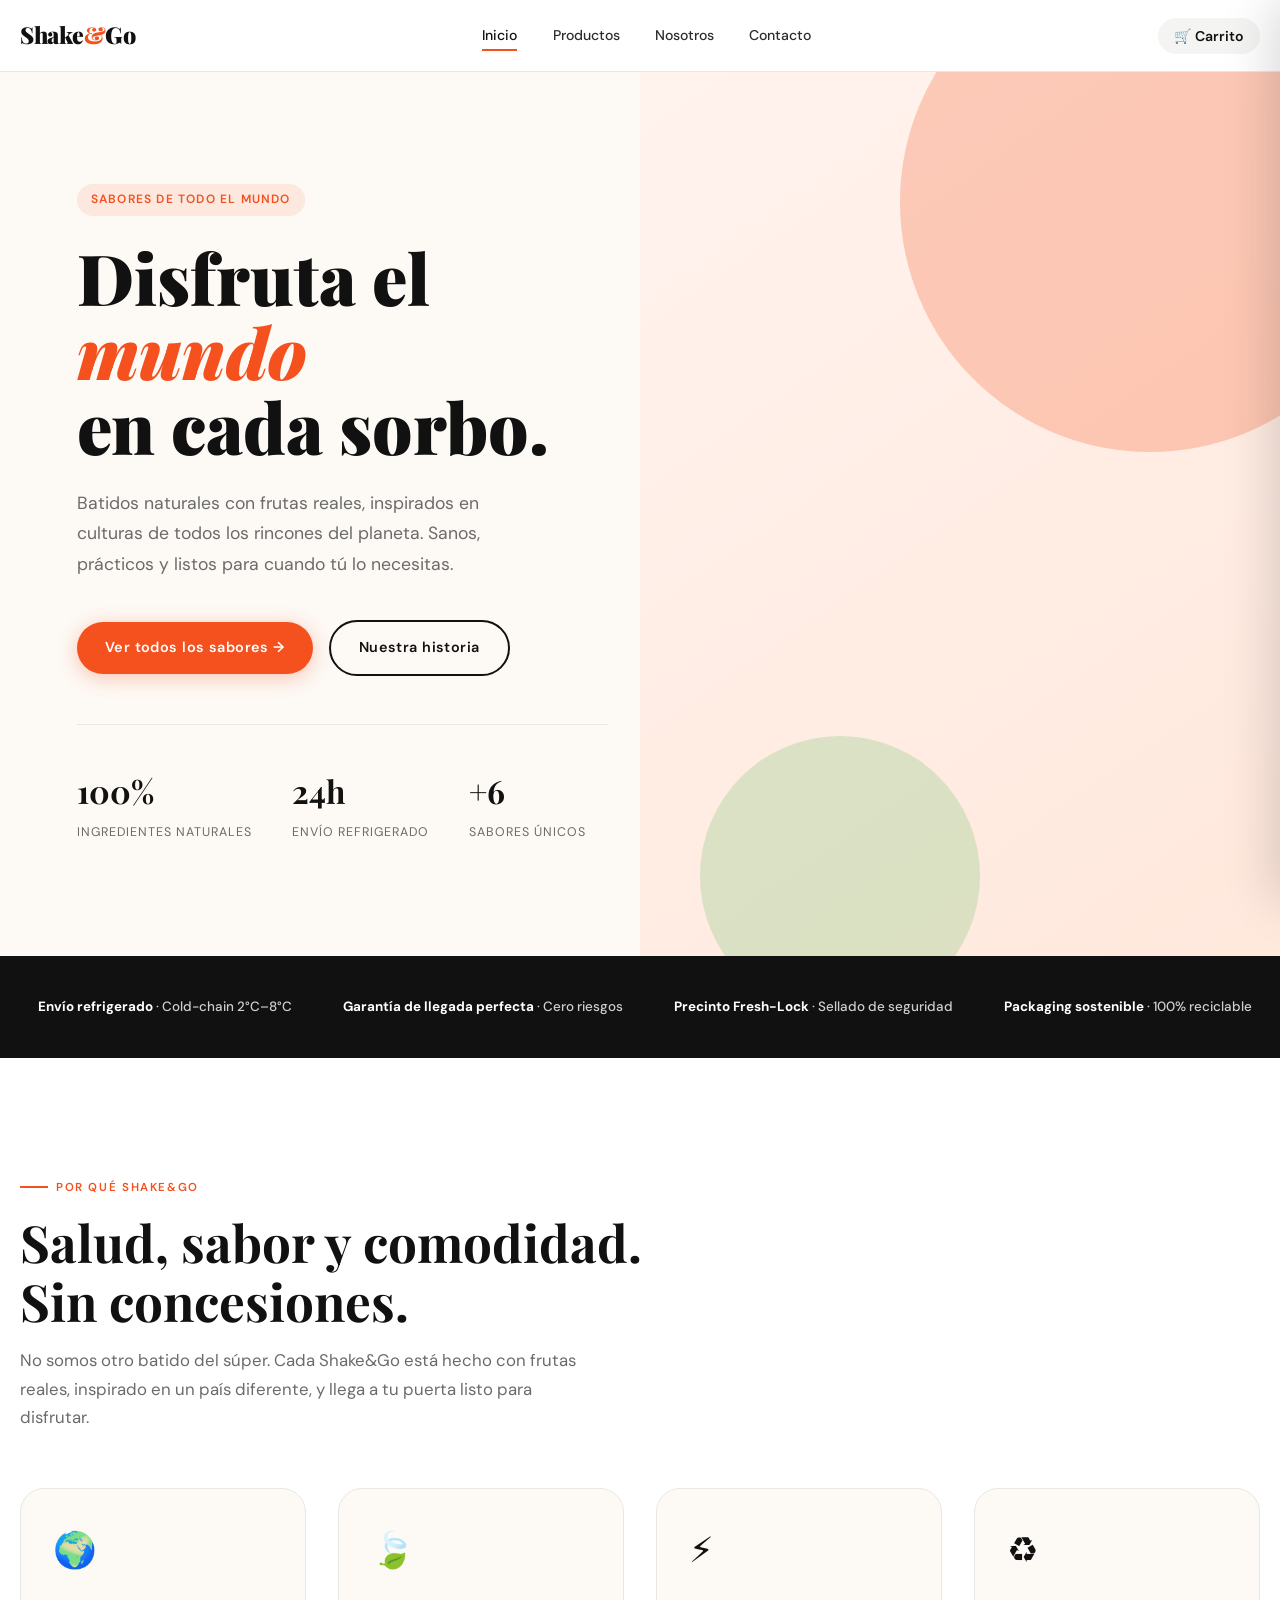
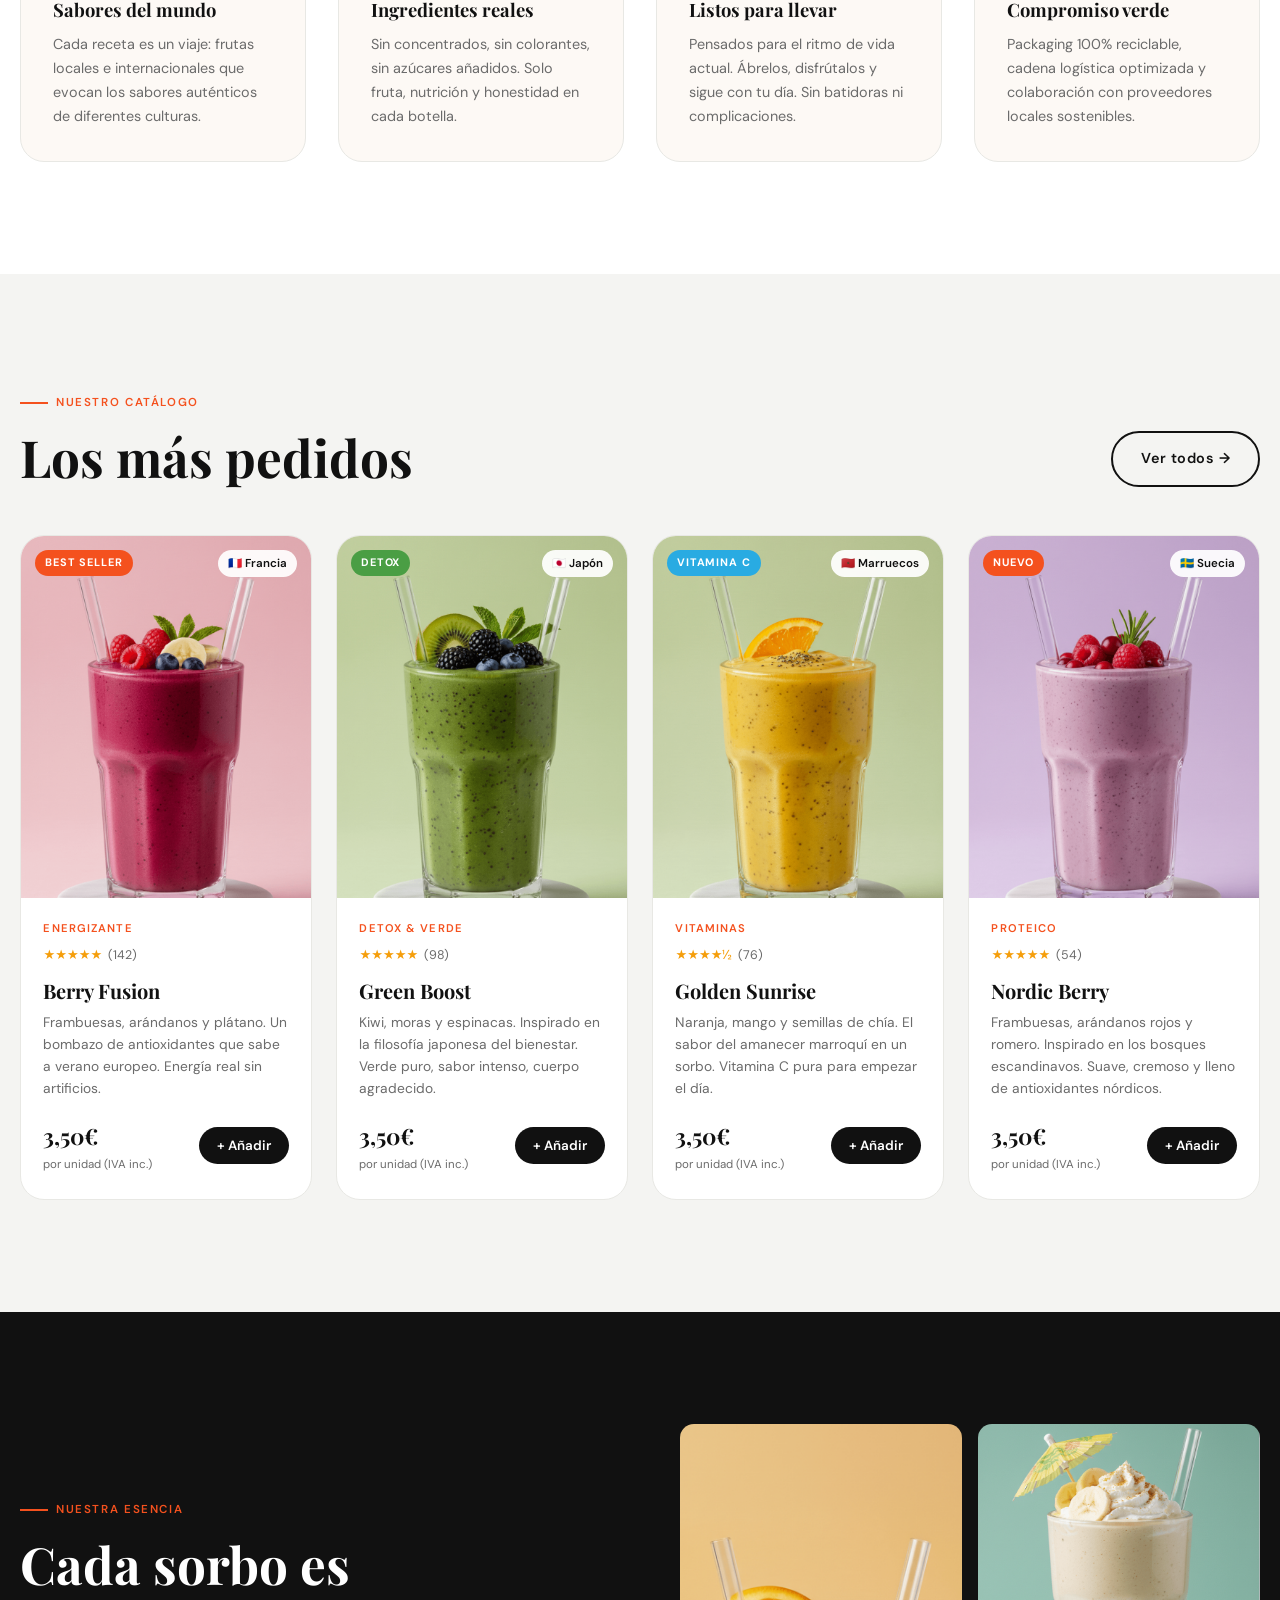
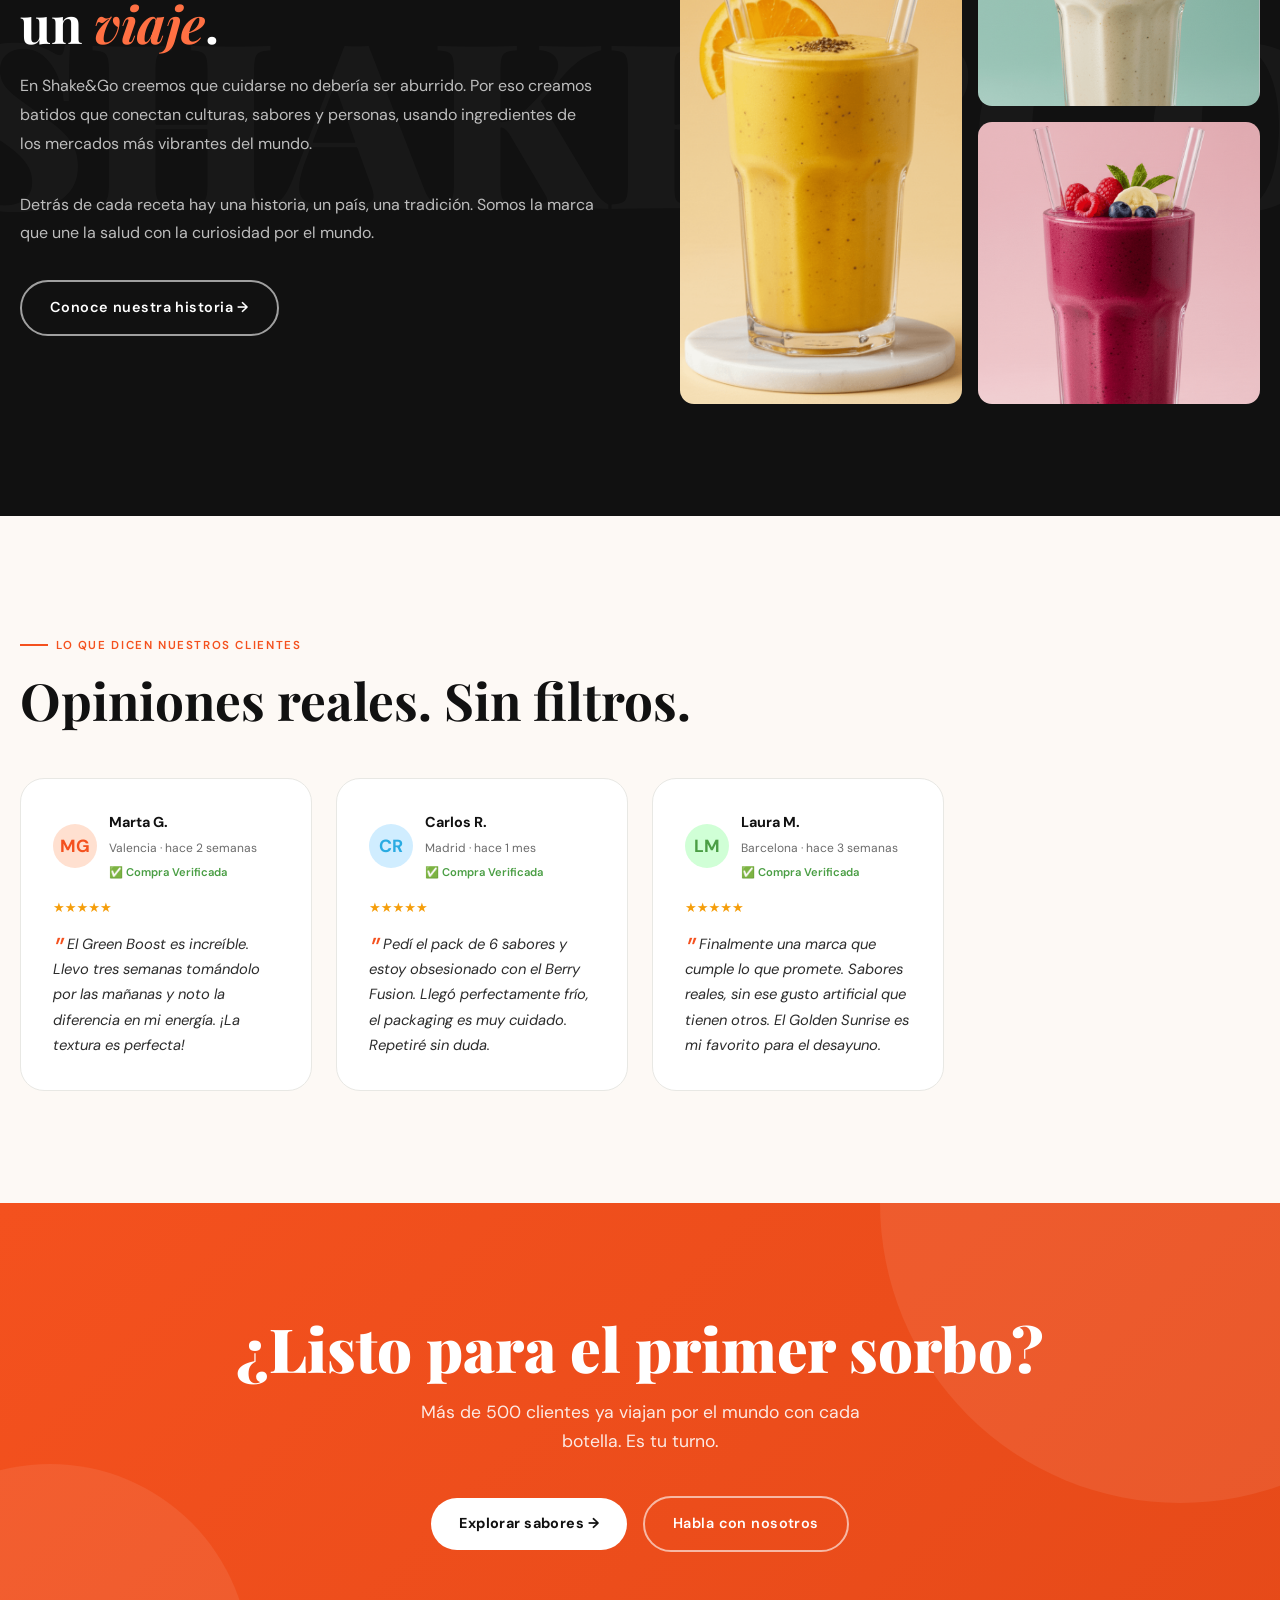
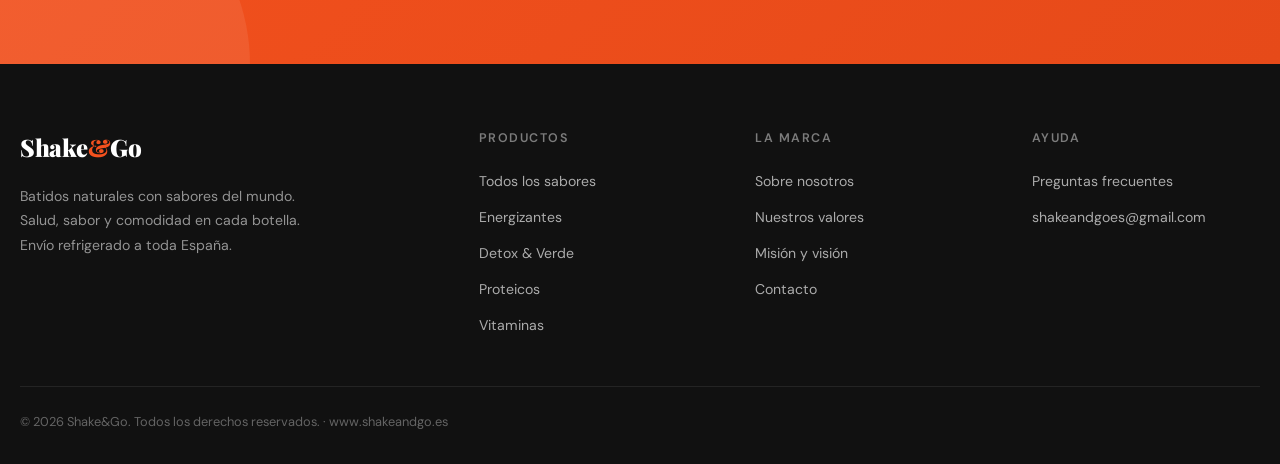
==== commit c4c91d05: "Cambios Pagina Inicio" ====
--- a/index.html
+++ b/index.html
@@ -80,16 +80,11 @@
   <div class="hero-visual" aria-hidden="true">
     <div class="hero-bg-circle hero-bg-circle-1"></div>
     <div class="hero-bg-circle hero-bg-circle-2"></div>
-    <div class="hero-float-tag hero-float-tag-1">
-      <span style="color:#6DBF67">●</span>
-      <span>Sin azúcares añadidos</span>
-    </div>
-    <div class="hero-float-tag hero-float-tag-2">
-      <span style="color:#F4511E">●</span>
-      <span>Envío en frío 24h</span>
-    </div>
-    <div class="hero-img-wrap">
-      <img class="hero-img-main" src="GreenBoost.png" alt="Green Boost — batido verde con kiwi y moras" loading="eager">
+    <div class="hero-video-main">
+      <video class="hero-video-main" autoplay muted loop playsinline preload="auto" >
+        <source src="Storyboard_y_Guion_Shake_Go.mp4" type="video/mp4">
+          Tu navegador no soporta el vídeo HTML5.
+      </video>
     </div>
   </div>
 </section>
--- a/style.css
+++ b/style.css
@@ -474,6 +474,15 @@
   flex-shrink: 0;
 }
 
+.hero-video-main {
+  width: 100%;
+  height: 100%;
+  display: block;
+  object-fit: cover;
+  object-position: center;
+  border-radius: inherit;
+}
+
 /* =========================================
    SECTION: PROPUESTA DE VALOR
    ========================================= */
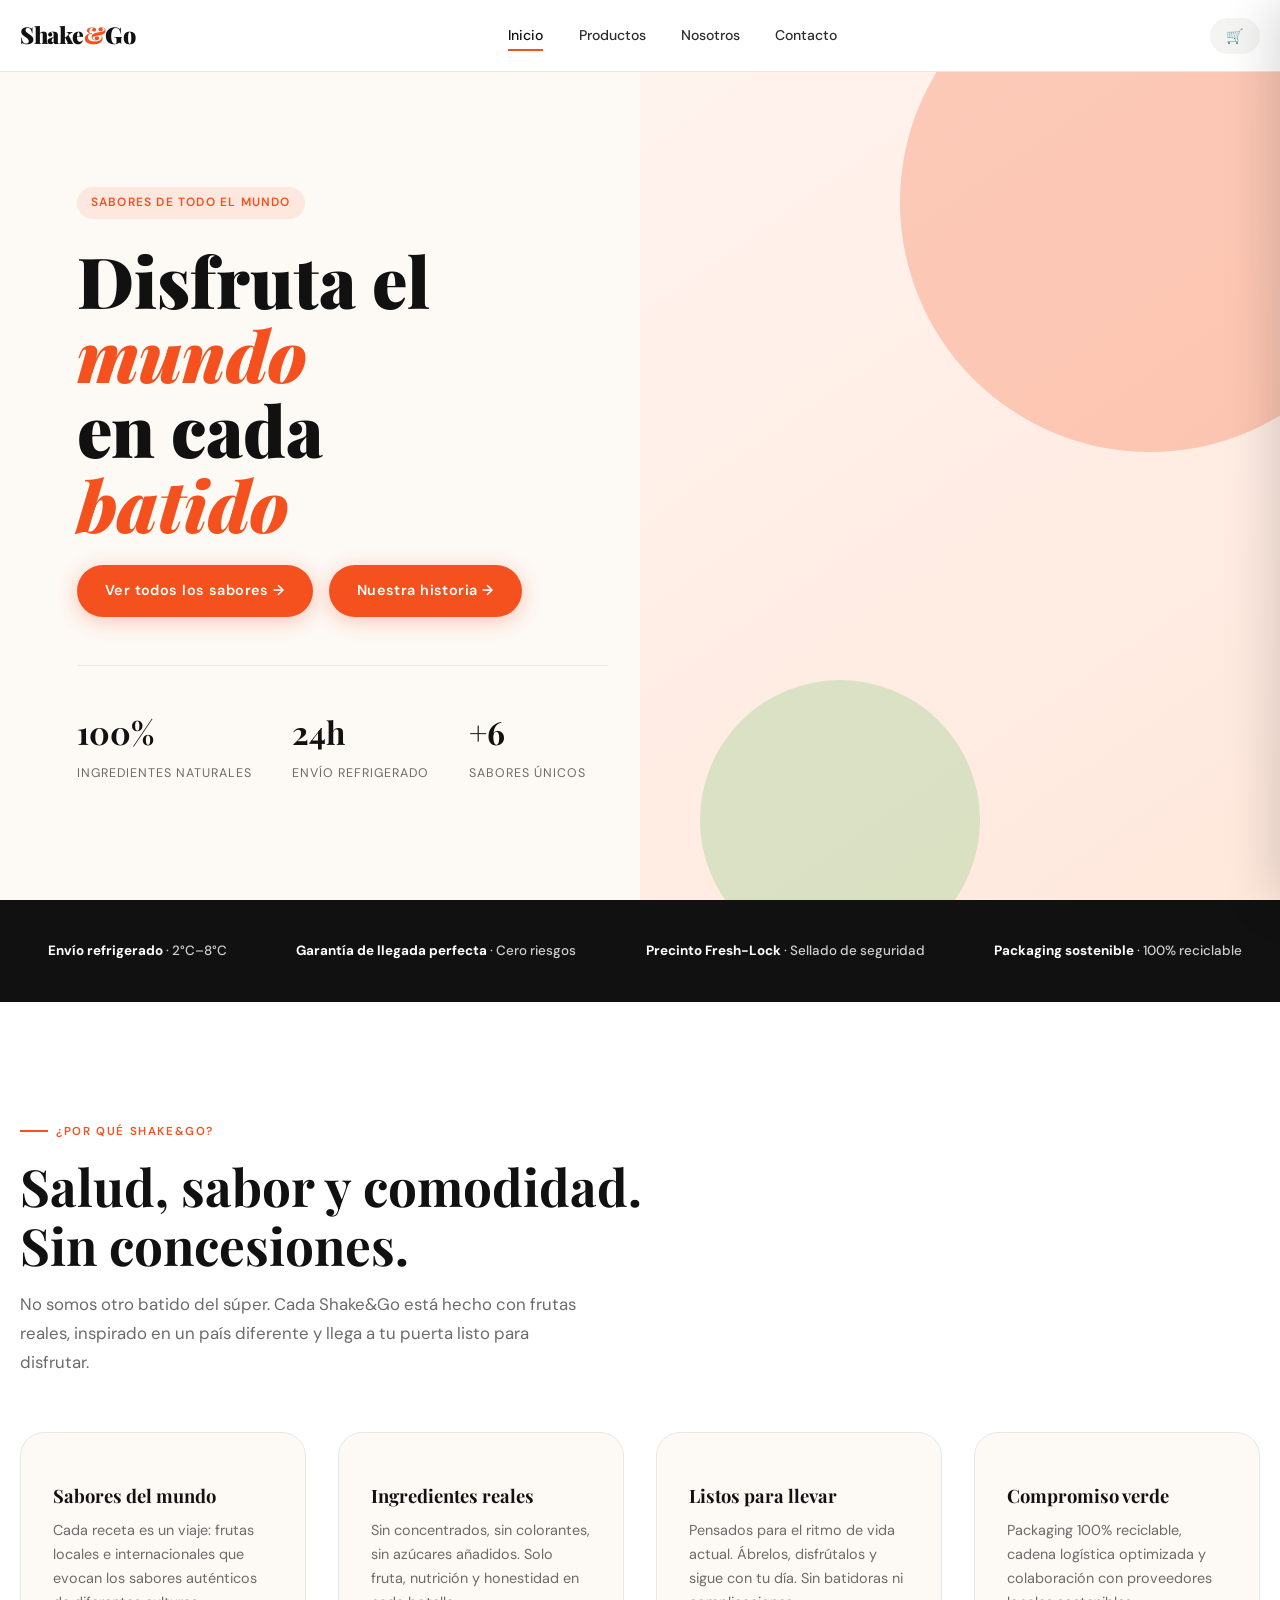
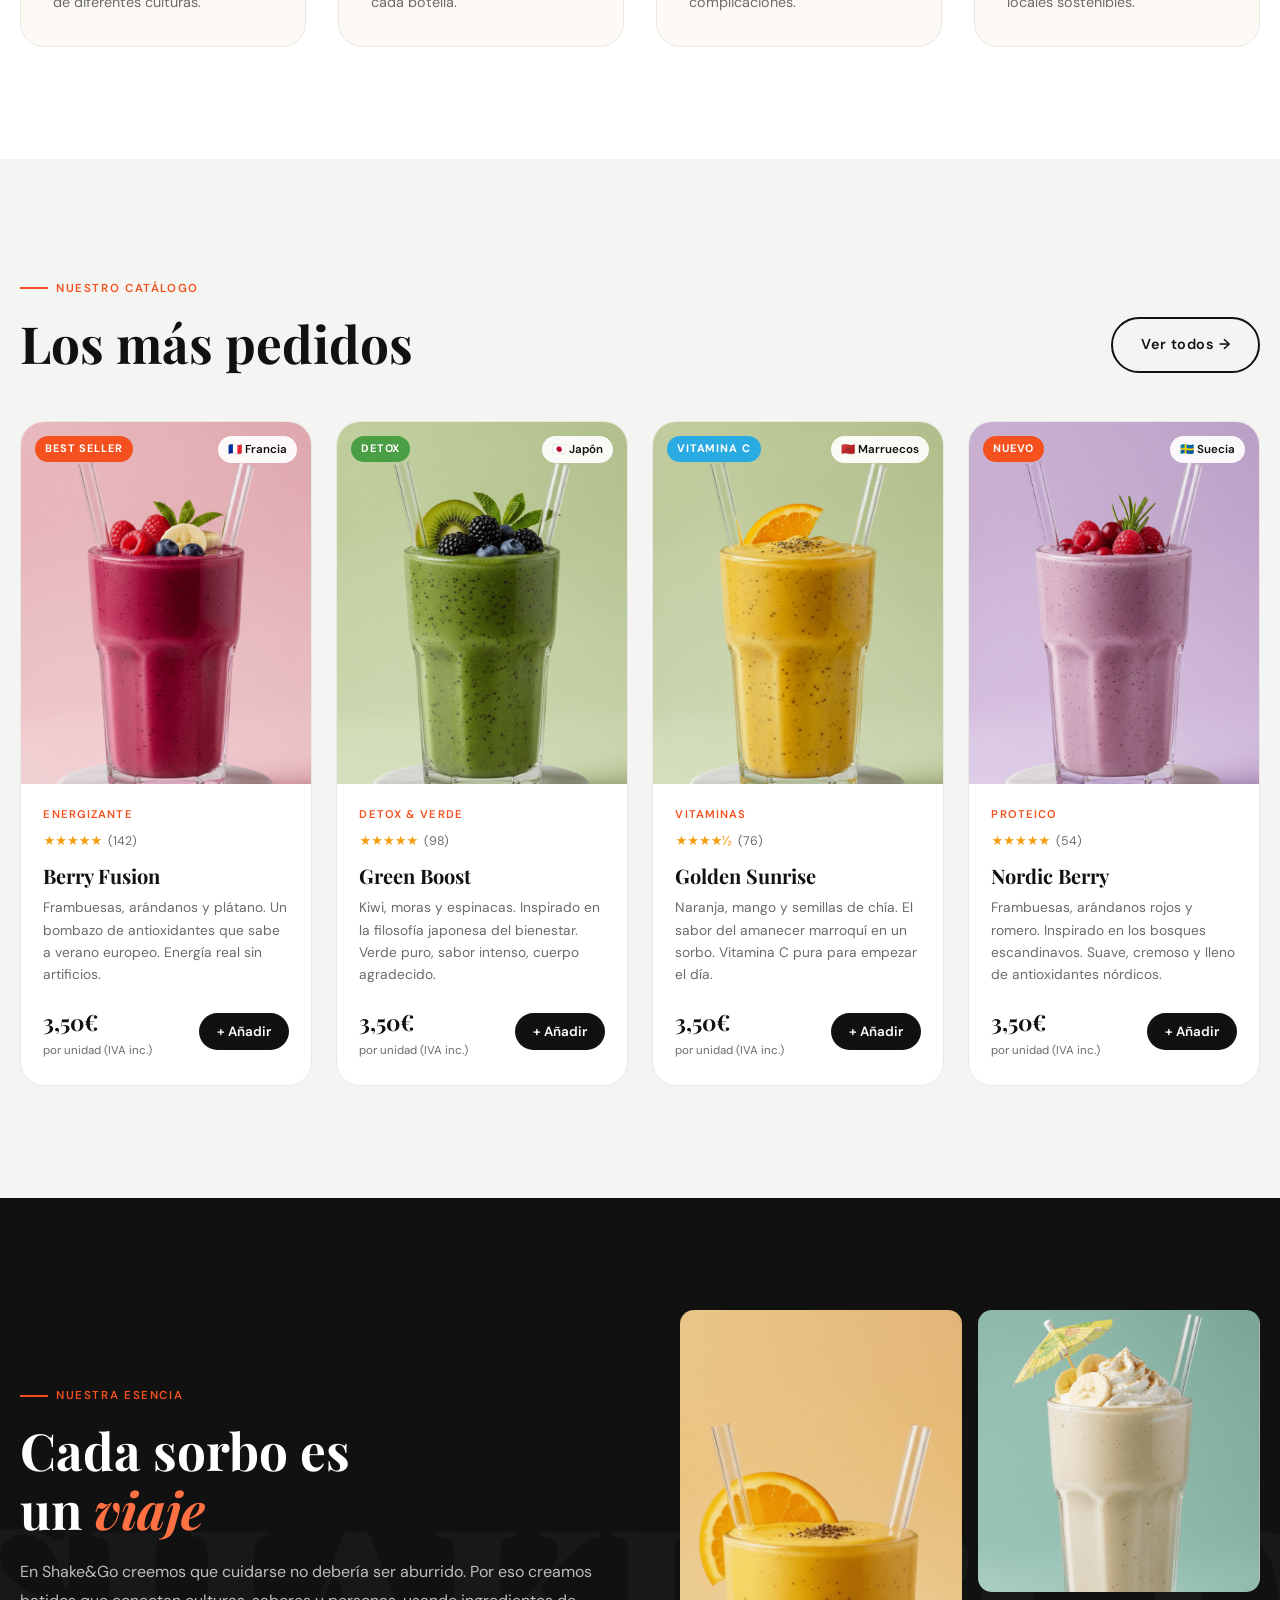
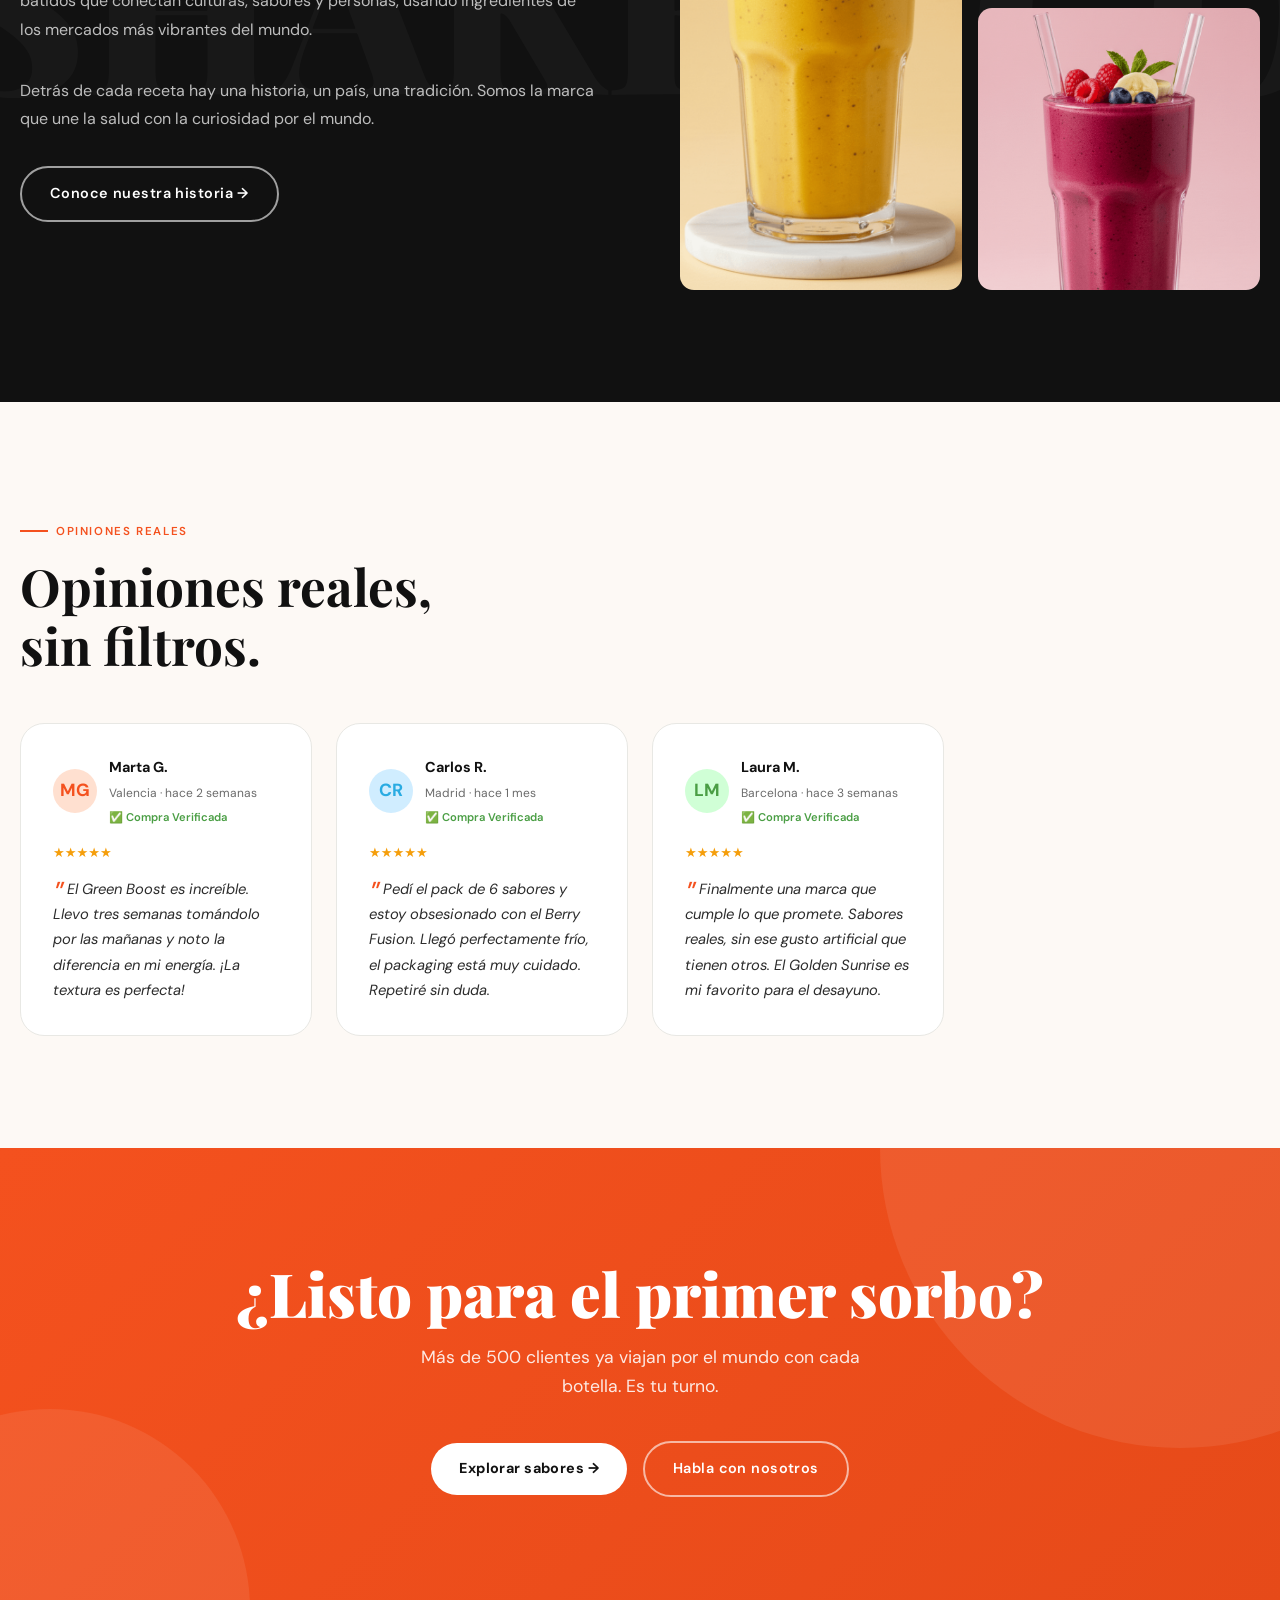
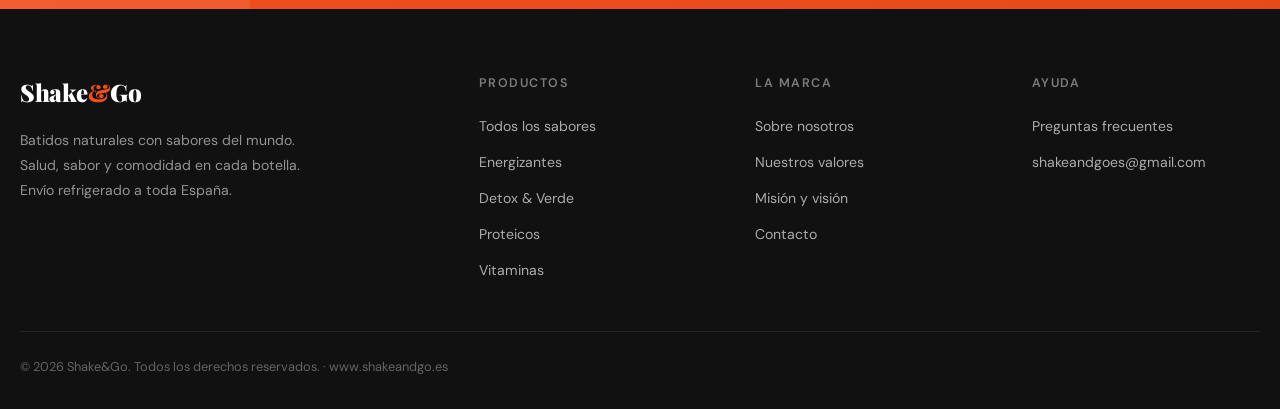
==== commit 915b8c74: "CommitFinal" ====
--- a/index.html
+++ b/index.html
@@ -3,7 +3,7 @@
 <head>
   <meta charset="UTF-8">
   <meta name="viewport" content="width=device-width, initial-scale=1.0">
-  <title>Shake&Go — Prueba y viaja con los sabores</title>
+  <title>Shake&Go</title>
   <meta name="description" content="Batidos naturales con sabores de todo el mundo. Ingredientes reales, frutas frescas, listos para llevar. Envío refrigerado en 24h.">
   <link rel="stylesheet" href="style.css">
   <link rel="icon" href="data:image/svg+xml,<svg xmlns='http://www.w3.org/2000/svg' viewBox='0 0 100 100'><text y='.9em' font-size='90'>🥤</text></svg>">
@@ -27,7 +27,7 @@
 
     <div class="header-actions">
       <button class="cart-btn" data-open-cart aria-label="Abrir carrito">
-        🛒 Carrito
+        🛒
         <span class="cart-count" id="cart-count" aria-live="polite">0</span>
       </button>
       <button class="hamburger" aria-label="Abrir menú" aria-expanded="false">
@@ -52,14 +52,12 @@
     <h1 class="hero-title">
       <span class="block">Disfruta el</span>
       <span class="block italic">mundo</span>
-      <span class="block">en cada sorbo.</span>
+      <span class="block">en cada</span>
+      <span class="block italic">batido</span>
     </h1>
-    <p class="hero-sub">
-      Batidos naturales con frutas reales, inspirados en culturas de todos los rincones del planeta. Sanos, prácticos y listos para cuando tú lo necesitas.
-    </p>
     <div class="hero-ctas">
       <a href="productos.html" class="btn btn-primary">Ver todos los sabores →</a>
-      <a href="nosotros.html" class="btn btn-secondary">Nuestra historia</a>
+      <a href="nosotros.html" class="btn btn-primary">Nuestra historia →</a>
     </div>
     <div class="hero-stats">
       <div class="hero-stat">
@@ -95,7 +93,7 @@
     <div class="servicios-strip">
       <div class="servicio-item">
         <span class="ico"></span>
-        <span><strong>Envío refrigerado</strong> · Cold-chain 2°C–8°C</span>
+        <span><strong>Envío refrigerado</strong> · 2°C–8°C</span>
       </div>
       <div class="servicio-item">
         <span class="ico"></span>
@@ -116,31 +114,31 @@
 <!-- ============ PROPUESTA DE VALOR ============ -->
 <section class="section-valores" aria-labelledby="valores-heading">
   <div class="container">
-    <div class="section-tag">Por qué Shake&amp;Go</div>
+    <div class="section-tag">¿Por qué Shake&amp;Go?</div>
     <h2 class="section-heading" id="valores-heading">
       Salud, sabor y comodidad.<br>Sin concesiones.
     </h2>
     <p class="section-subheading">
-      No somos otro batido del súper. Cada Shake&amp;Go está hecho con frutas reales, inspirado en un país diferente, y llega a tu puerta listo para disfrutar.
+      No somos otro batido del súper. Cada Shake&amp;Go está hecho con frutas reales, inspirado en un país diferente y llega a tu puerta listo para disfrutar.
     </p>
     <div class="valores-grid">
       <div class="valor-card">
-        <div class="valor-icon">🌍</div>
+        <div class="valor-icon"></div>
         <h3>Sabores del mundo</h3>
         <p>Cada receta es un viaje: frutas locales e internacionales que evocan los sabores auténticos de diferentes culturas.</p>
       </div>
       <div class="valor-card">
-        <div class="valor-icon">🍃</div>
+        <div class="valor-icon"></div>
         <h3>Ingredientes reales</h3>
         <p>Sin concentrados, sin colorantes, sin azúcares añadidos. Solo fruta, nutrición y honestidad en cada botella.</p>
       </div>
       <div class="valor-card">
-        <div class="valor-icon">⚡</div>
+        <div class="valor-icon"></div>
         <h3>Listos para llevar</h3>
         <p>Pensados para el ritmo de vida actual. Ábrelos, disfrútalos y sigue con tu día. Sin batidoras ni complicaciones.</p>
       </div>
       <div class="valor-card">
-        <div class="valor-icon">♻️</div>
+        <div class="valor-icon"></div>
         <h3>Compromiso verde</h3>
         <p>Packaging 100% reciclable, cadena logística optimizada y colaboración con proveedores locales sostenibles.</p>
       </div>
@@ -295,7 +293,7 @@
       <div class="marca-content">
         <div class="section-tag">Nuestra esencia</div>
         <h2 class="section-heading" id="marca-heading">
-          Cada sorbo es<br>un <span class="italic">viaje</span>.
+          Cada sorbo es<br>un <span class="italic">viaje</span>
         </h2>
         <p>
           En Shake&amp;Go creemos que cuidarse no debería ser aburrido. Por eso creamos batidos que conectan culturas, sabores y personas, usando ingredientes de los mercados más vibrantes del mundo.
@@ -323,8 +321,10 @@
 <!-- ============ TESTIMONIOS ============ -->
 <section class="section-testimonios" aria-labelledby="testimonios-heading">
   <div class="container">
-    <div class="section-tag">Lo que dicen nuestros clientes</div>
-    <h2 class="section-heading" id="testimonios-heading">Opiniones reales. Sin filtros.</h2>
+    <div class="section-tag">Opiniones reales</div>
+    <h2 class="section-heading" id="testimonios-heading">
+      Opiniones reales,<br><span class="italic">sin filtros</span>.
+    </h2>
     <div class="testimonios-grid">
 
       <article class="testimonio-card">
@@ -350,7 +350,7 @@
           </div>
         </div>
         <div class="stars" style="margin-bottom:0.8rem" aria-label="5 estrellas">★★★★★</div>
-        <p class="testimonio-text">Pedí el pack de 6 sabores y estoy obsesionado con el Berry Fusion. Llegó perfectamente frío, el packaging es muy cuidado. Repetiré sin duda.</p>
+        <p class="testimonio-text">Pedí el pack de 6 sabores y estoy obsesionado con el Berry Fusion. Llegó perfectamente frío, el packaging está muy cuidado. Repetiré sin duda.</p>
       </article>
 
       <article class="testimonio-card">
--- a/style.css
+++ b/style.css
@@ -1426,6 +1426,21 @@
 }
 .mision-block p { font-size: 0.9rem; color: rgba(255,255,255,0.62); line-height: 1.72; }
 
+.nosotros-block {
+  border-left: 3px solid var(--color-naranja);
+  padding-left: 1.5rem;
+}
+
+.nosotros-block h3 {
+  font-family: var(--font-display);
+  font-size: 1.75rem;
+  font-weight: 700;
+  color: white;
+  margin-bottom: 0.8rem;
+}
+
+.nosotros-block p { font-size: 0.9rem; color: rgba(255,255,255,0.62); line-height: 1.72; }
+
 .nosotros-equipo {
   padding: var(--spacing-xl) 0;
   background: var(--color-gris-claro);
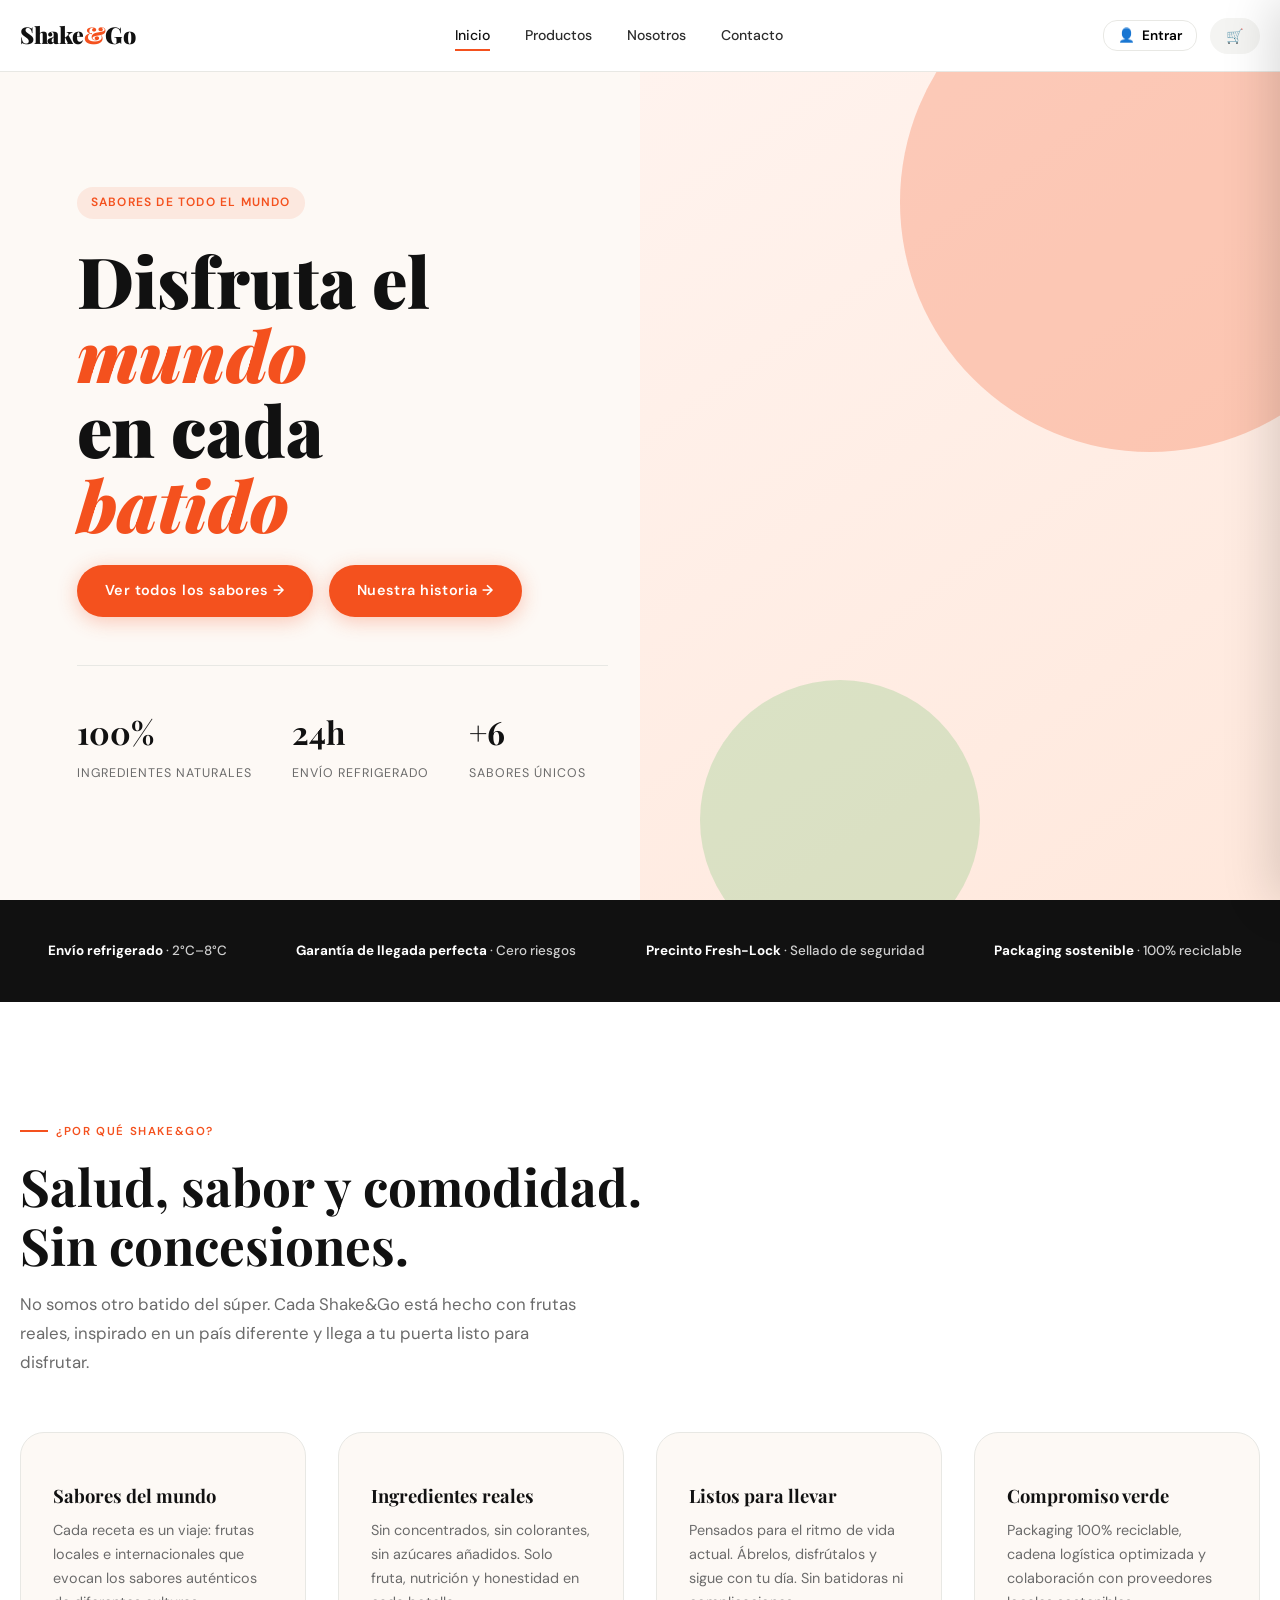
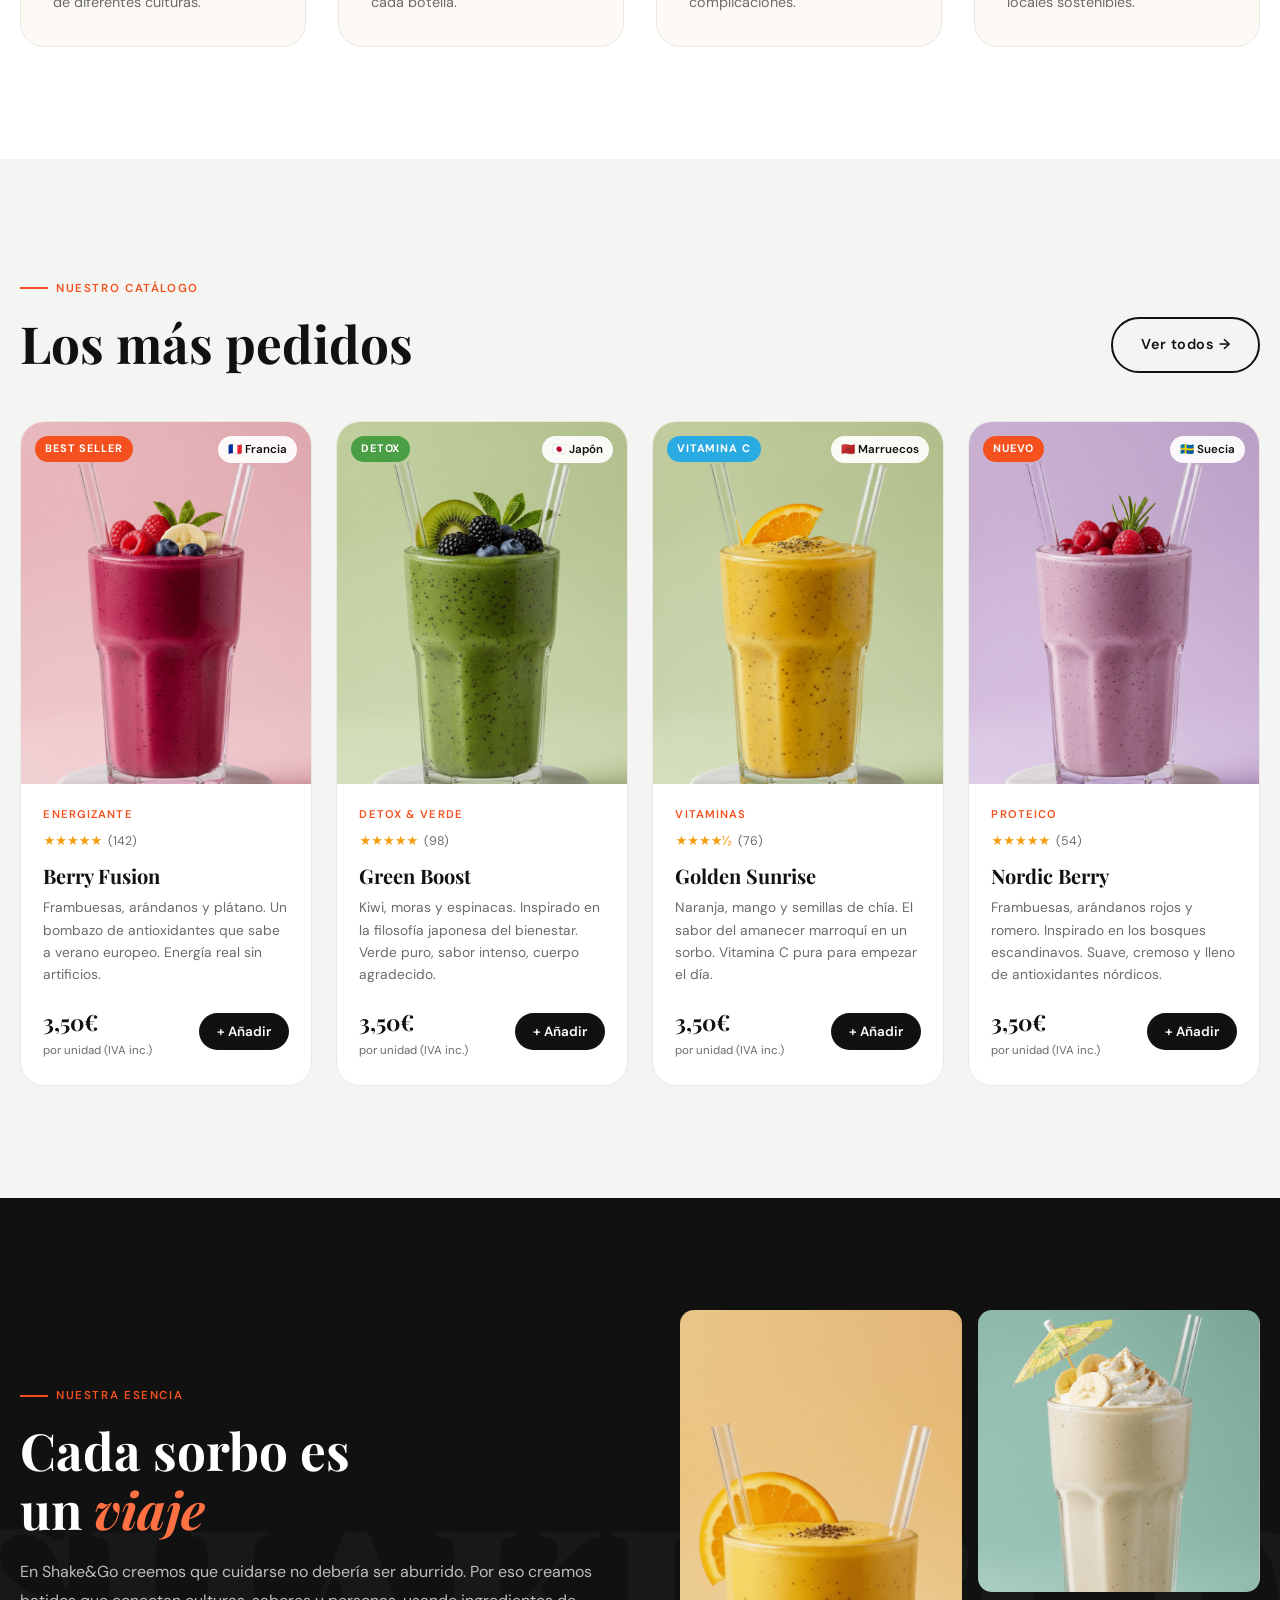
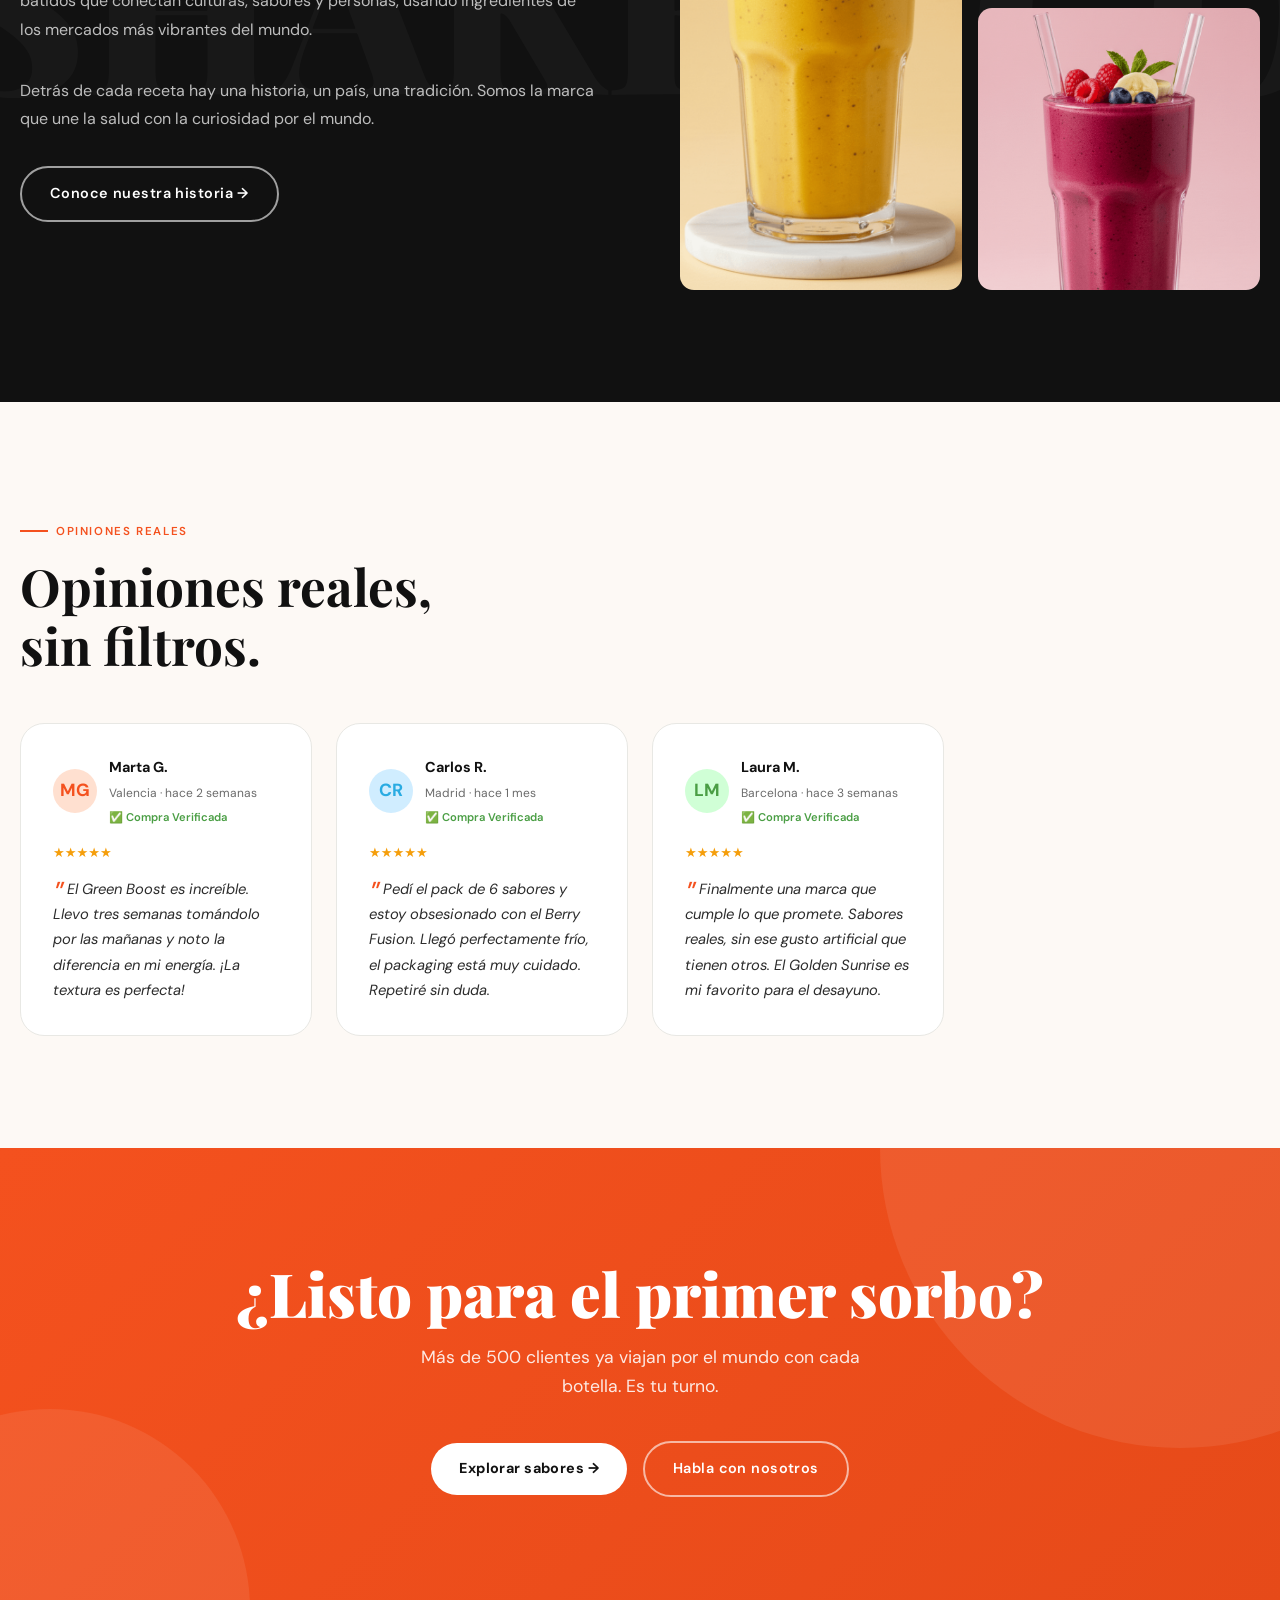
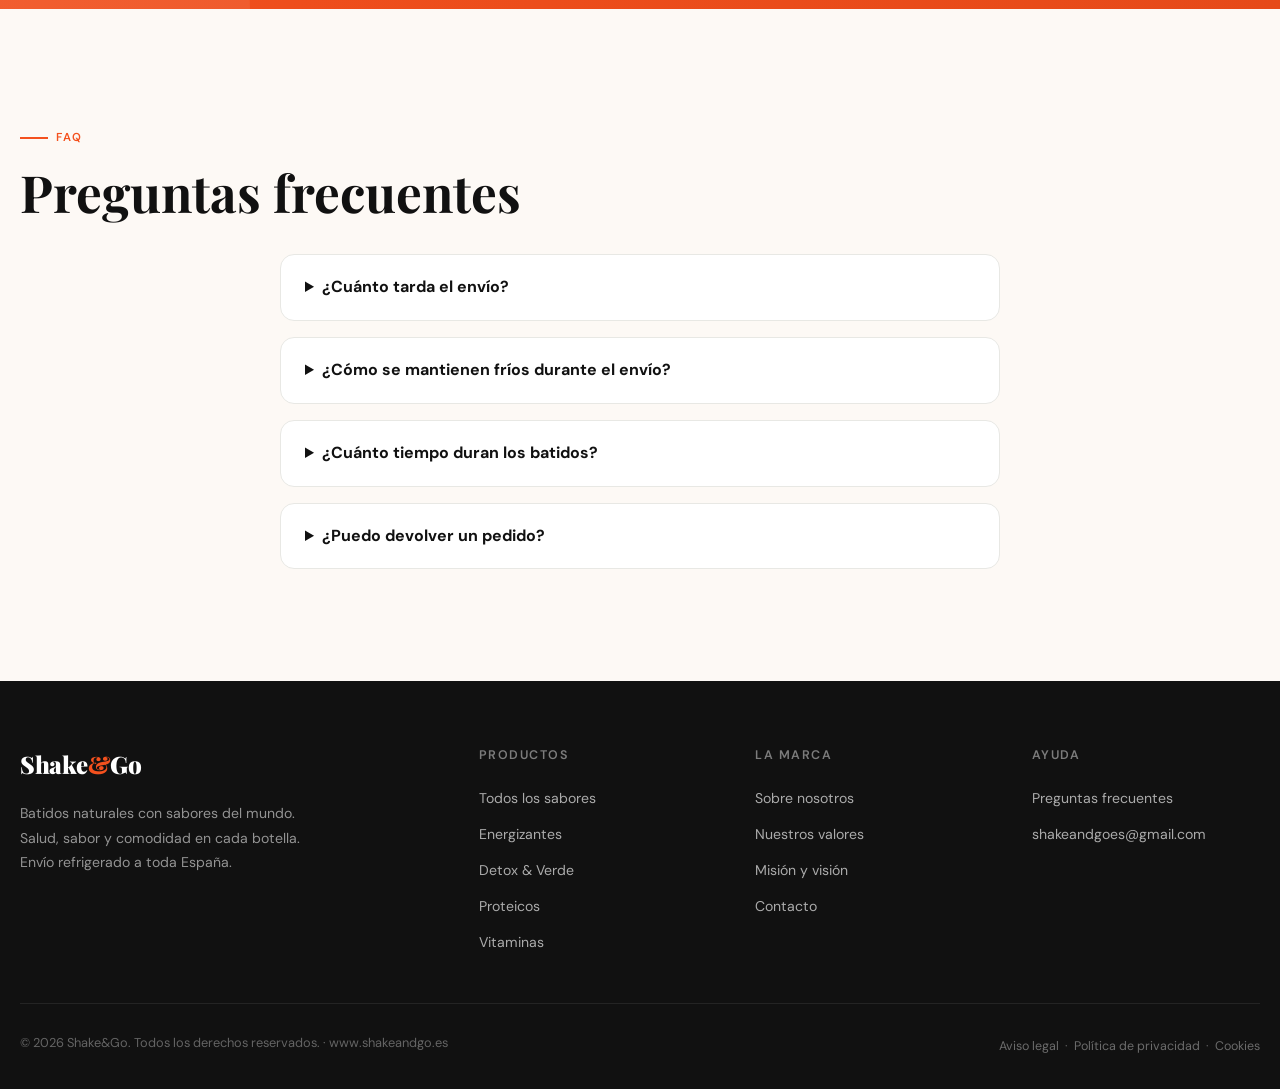
==== commit da216616: "Cambios finales tras feedback del profesorado" ====
--- a/index.html
+++ b/index.html
@@ -26,6 +26,9 @@
     </nav>
 
     <div class="header-actions">
+      <button class="user-btn" id="btn-user" aria-label="Mi cuenta" title="Mi cuenta">
+        👤<span id="user-label"></span>
+      </button>
       <button class="cart-btn" data-open-cart aria-label="Abrir carrito">
         🛒
         <span class="cart-count" id="cart-count" aria-live="polite">0</span>
@@ -382,6 +385,33 @@
   </div>
 </section>
 
+<!-- ============ FAQ ============ -->
+<section id="faq" style="padding: var(--spacing-xl) 0; background: var(--color-crema);">
+  <div class="container">
+    <div class="section-tag">FAQ</div>
+    <h2 class="section-heading">Preguntas frecuentes</h2>
+    <div style="max-width:720px; margin: 2rem auto 0; display:flex; flex-direction:column; gap:1rem;">
+      <!-- Cada pregunta -->
+      <details style="background:white; border:1px solid var(--color-borde); border-radius:var(--radius-md); padding:1.2rem 1.5rem;">
+        <summary style="font-weight:700; cursor:pointer;">¿Cuánto tarda el envío?</summary>
+        <p style="margin-top:0.8rem; color:var(--color-gris-oscuro);">Los pedidos realizados antes de las 13:00h se envían el mismo día. El plazo de entrega es de 24h en toda España peninsular.</p>
+      </details>
+      <details style="background:white; border:1px solid var(--color-borde); border-radius:var(--radius-md); padding:1.2rem 1.5rem;">
+        <summary style="font-weight:700; cursor:pointer;">¿Cómo se mantienen fríos durante el envío?</summary>
+        <p style="margin-top:0.8rem; color:var(--color-gris-oscuro);">Utilizamos cajas isotérmicas con acumuladores de frío que mantienen los batidos entre 2°C y 8°C durante todo el trayecto.</p>
+      </details>
+      <details style="background:white; border:1px solid var(--color-borde); border-radius:var(--radius-md); padding:1.2rem 1.5rem;">
+        <summary style="font-weight:700; cursor:pointer;">¿Cuánto tiempo duran los batidos?</summary>
+        <p style="margin-top:0.8rem; color:var(--color-gris-oscuro);">Tienen una vida útil de 21 días desde la fecha de elaboración, siempre conservados en nevera.</p>
+      </details>
+      <details style="background:white; border:1px solid var(--color-borde); border-radius:var(--radius-md); padding:1.2rem 1.5rem;">
+        <summary style="font-weight:700; cursor:pointer;">¿Puedo devolver un pedido?</summary>
+        <p style="margin-top:0.8rem; color:var(--color-gris-oscuro);">Al tratarse de productos perecederos, no aceptamos devoluciones. Sin embargo, si el pedido llega en mal estado, te lo reponemos sin coste. Contáctanos en shakeandgoes@gmail.com.</p>
+      </details>
+    </div>
+  </div>
+</section>
+
 <!-- ============ FOOTER ============ -->
 <footer class="footer" aria-label="Pie de página">
   <div class="container">
@@ -412,13 +442,20 @@
       <div class="footer-col">
         <h4>Ayuda</h4>
         <ul>
-          <li><a href="#">Preguntas frecuentes</a></li>
+          <li><a href="index.html#faq">Preguntas frecuentes</a></li>
           <li><a href="mailto:shakeandgoes@gmail.com">shakeandgoes@gmail.com</a></li>
         </ul>
       </div>
     </div>
     <div class="footer-bottom">
-      <p>© 2026 Shake&amp;Go. Todos los derechos reservados. · www.shakeandgo.es</p>
+      <p>© 2026 Shake&Go. Todos los derechos reservados. · www.shakeandgo.es</p>
+      <p style="margin-top:0.5rem; font-size:0.78rem;">
+        <a href="legal.html#aviso" style="color:var(--color-gris-medio); text-decoration:none;">Aviso legal</a>
+        &nbsp;·&nbsp;
+        <a href="legal.html#privacidad" style="color:var(--color-gris-medio); text-decoration:none;">Política de privacidad</a>
+        &nbsp;·&nbsp;
+        <a href="legal.html#cookies" style="color:var(--color-gris-medio); text-decoration:none;">Cookies</a>
+      </p>
     </div>
   </div>
 </footer>
@@ -457,7 +494,52 @@
   </div>
 </aside>
 
+<!-- ============ MODAL LOGIN/REGISTRO ============ -->
+<div class="modal-overlay" id="modal-auth">
+  <div class="modal-box">
+    <button class="modal-close" id="modal-close-btn">✕</button>
+    <h2 style="margin-bottom:0.3rem">Mi cuenta</h2>
+    <div class="modal-tab-btns">
+      <button class="modal-tab-btn active" data-tab="login">Iniciar sesión</button>
+      <button class="modal-tab-btn" data-tab="registro">Crear cuenta</button>
+    </div>
+    <!-- Login -->
+    <div id="tab-login">
+      <input class="modal-input" type="email" id="login-email" placeholder="Email">
+      <input class="modal-input" type="password" id="login-pass" placeholder="Contraseña">
+      <button class="modal-submit" id="btn-login">Entrar →</button>
+    </div>
+    <!-- Registro -->
+    <div id="tab-registro" style="display:none">
+      <input class="modal-input" type="text" id="reg-nombre" placeholder="Nombre">
+      <input class="modal-input" type="email" id="reg-email" placeholder="Email">
+      <input class="modal-input" type="password" id="reg-pass" placeholder="Contraseña">
+      <button class="modal-submit" id="btn-registro">Crear cuenta →</button>
+    </div>
+    <div id="modal-user-logged" style="display:none; text-align:center;">
+      <p style="font-size:1.1rem; margin-bottom:1rem">👋 Hola, <strong id="user-name-display"></strong></p>
+      <button class="modal-submit" id="btn-logout" style="background:#111">Cerrar sesión</button>
+    </div>
+  </div>
+</div>
+
+<!-- ============ POPUP NEWSLETTER ============ -->
+<div class="modal-overlay" id="popup-newsletter" style="z-index:10000">
+  <div class="modal-box" style="text-align:center; max-width:460px">
+    <button class="modal-close" id="popup-close">✕</button>
+    <div style="font-size:3rem; margin-bottom:0.5rem">🥤</div>
+    <h2 style="margin-bottom:0.5rem">¡10% de descuento!</h2>
+    <p style="color:var(--color-gris-oscuro); margin-bottom:1.5rem">Suscríbete a nuestra newsletter y consigue un 10% en tu primer pedido.</p>
+    <input class="modal-input" type="email" id="popup-email" placeholder="tu@email.com">
+    <button class="modal-submit" id="popup-submit">Quiero mi descuento →</button>
+    <p style="font-size:0.75rem; color:var(--color-gris-medio); margin-top:1rem">
+      Sin spam. Puedes darte de baja cuando quieras.
+    </p>
+  </div>
+</div>
+
 <script src="main.js"></script>
+<script src="auth.js"></script>
 <script src="carrito.js"></script>
 </body>
 </html>
--- a/style.css
+++ b/style.css
@@ -1517,6 +1517,62 @@
 }
 .rrss-link:hover { background: var(--color-naranja); border-color: var(--color-naranja); color: white; transform: translateY(-3px); }
 
+.user-btn {
+  background: none;
+  border: 1px solid var(--color-borde);
+  border-radius: var(--radius-md);
+  padding: 0.4rem 0.9rem;
+  font-size: 0.85rem;
+  font-weight: 600;
+  cursor: pointer;
+  display: flex;
+  align-items: center;
+  gap: 0.4rem;
+  transition: background 0.2s;
+}
+.user-btn:hover { background: var(--color-gris-claro); }
+
+/* Modal */
+.modal-overlay {
+  position: fixed; inset: 0;
+  background: rgba(0,0,0,0.5);
+  z-index: 9999;
+  display: none;
+  align-items: center;
+  justify-content: center;
+}
+.modal-overlay.open { display: flex; }
+.modal-box {
+  background: white;
+  border-radius: var(--radius-lg);
+  padding: 2.5rem;
+  width: 100%;
+  max-width: 420px;
+  position: relative;
+  box-shadow: 0 20px 60px rgba(0,0,0,0.2);
+}
+.modal-close {
+  position: absolute; top: 1rem; right: 1rem;
+  background: none; border: none; font-size: 1.2rem; cursor: pointer;
+}
+.modal-tab-btns { display: flex; gap: 0; margin-bottom: 1.5rem; border-bottom: 2px solid var(--color-gris-claro); }
+.modal-tab-btn {
+  flex: 1; padding: 0.7rem; background: none; border: none;
+  font-weight: 700; cursor: pointer; font-size: 0.9rem;
+  border-bottom: 2px solid transparent; margin-bottom: -2px;
+}
+.modal-tab-btn.active { border-bottom-color: var(--color-naranja); color: var(--color-naranja); }
+.modal-input {
+  width: 100%; padding: 0.75rem 1rem; border: 1px solid var(--color-borde);
+  border-radius: var(--radius-md); font-size: 0.9rem;
+  margin-bottom: 0.9rem; box-sizing: border-box;
+}
+.modal-submit {
+  width: 100%; padding: 0.85rem; background: var(--color-naranja);
+  color: white; border: none; border-radius: var(--radius-md);
+  font-weight: 700; font-size: 1rem; cursor: pointer; margin-top: 0.5rem;
+}
+
 /* Formulario */
 .form-card {
   background: var(--color-blanco);
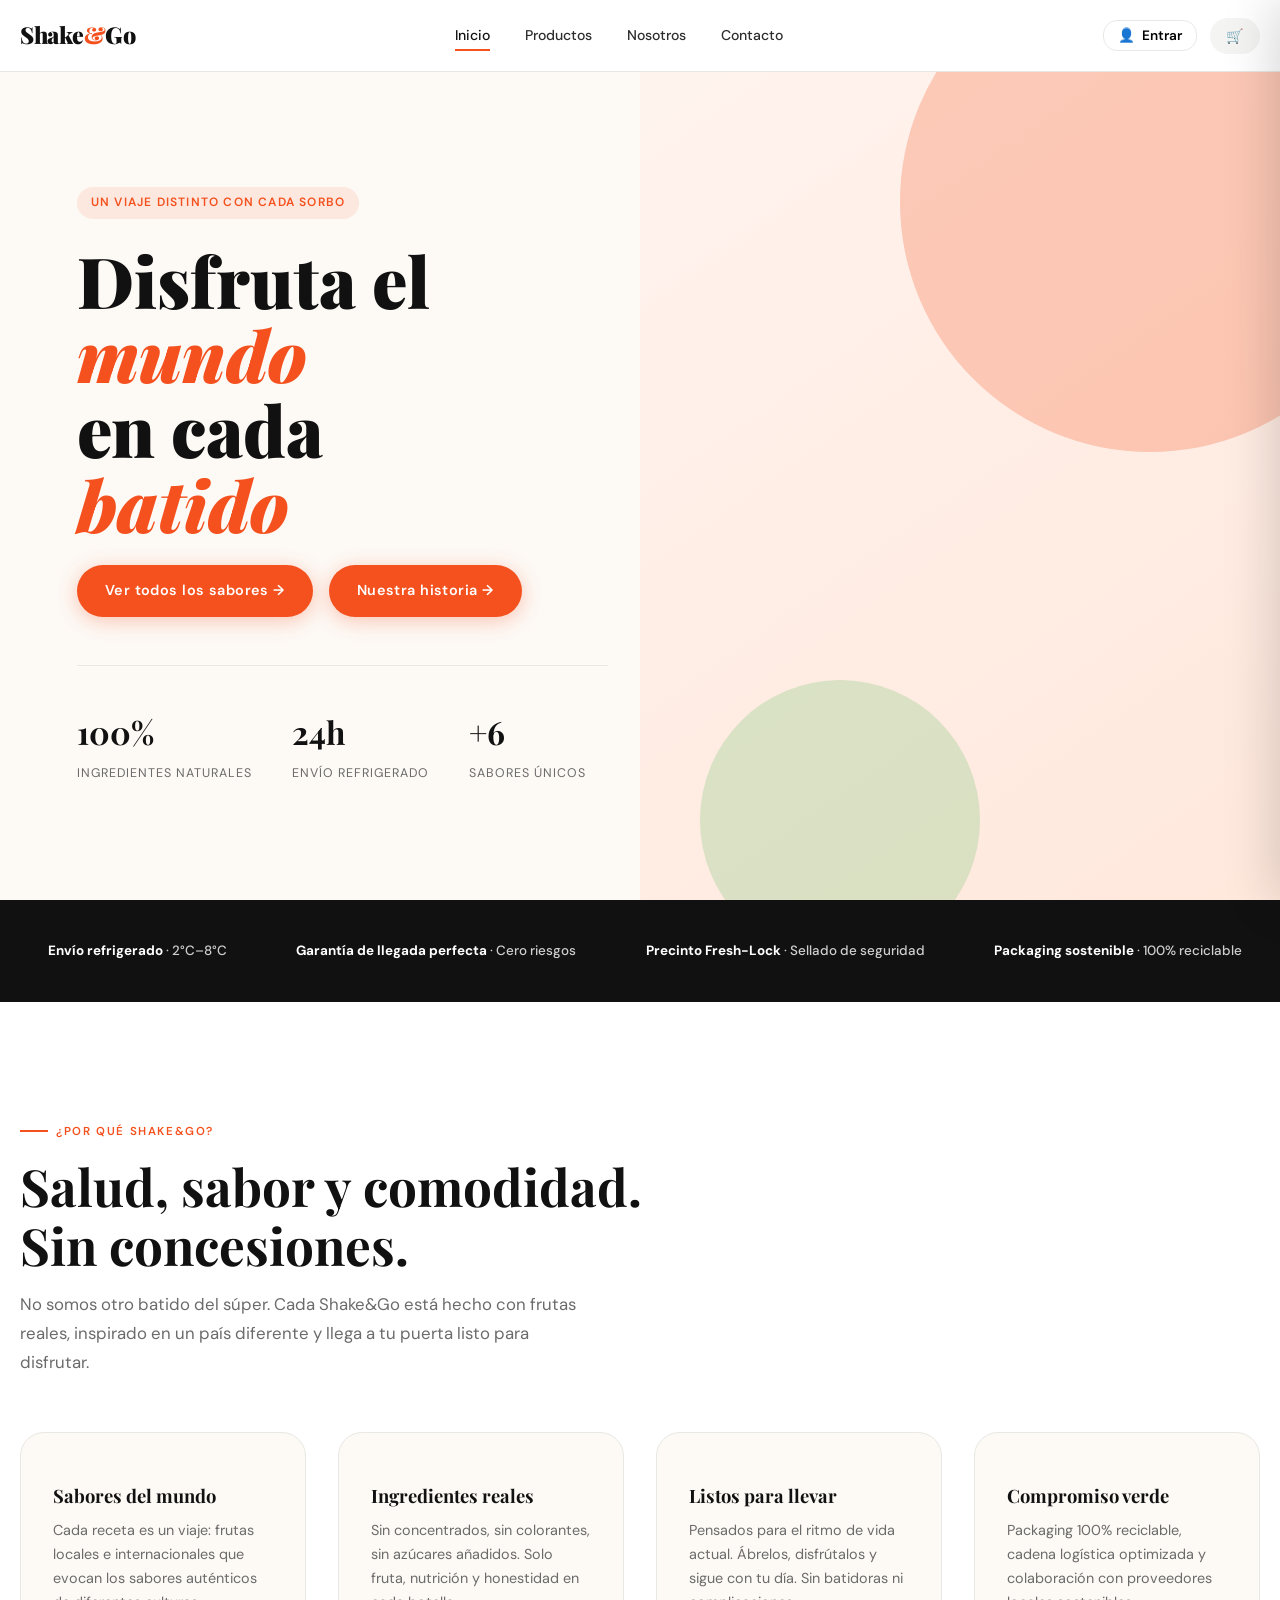
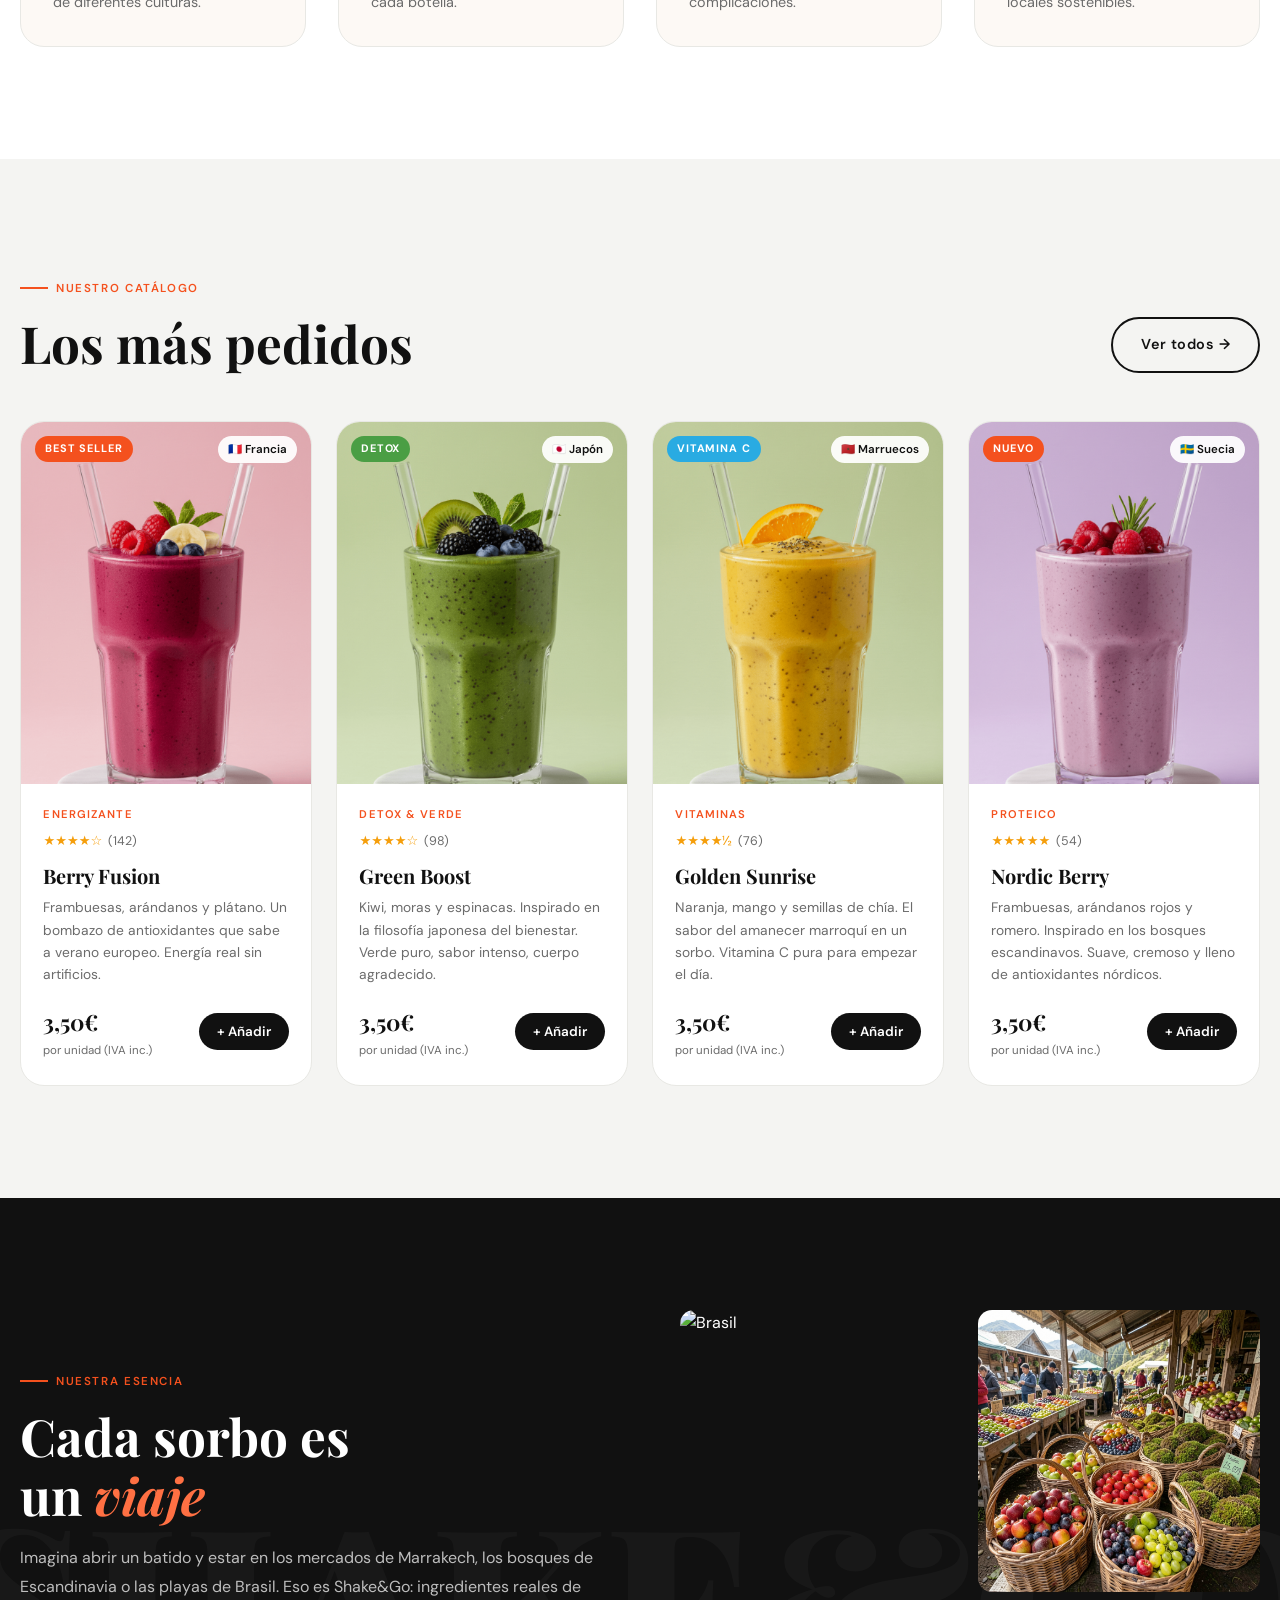
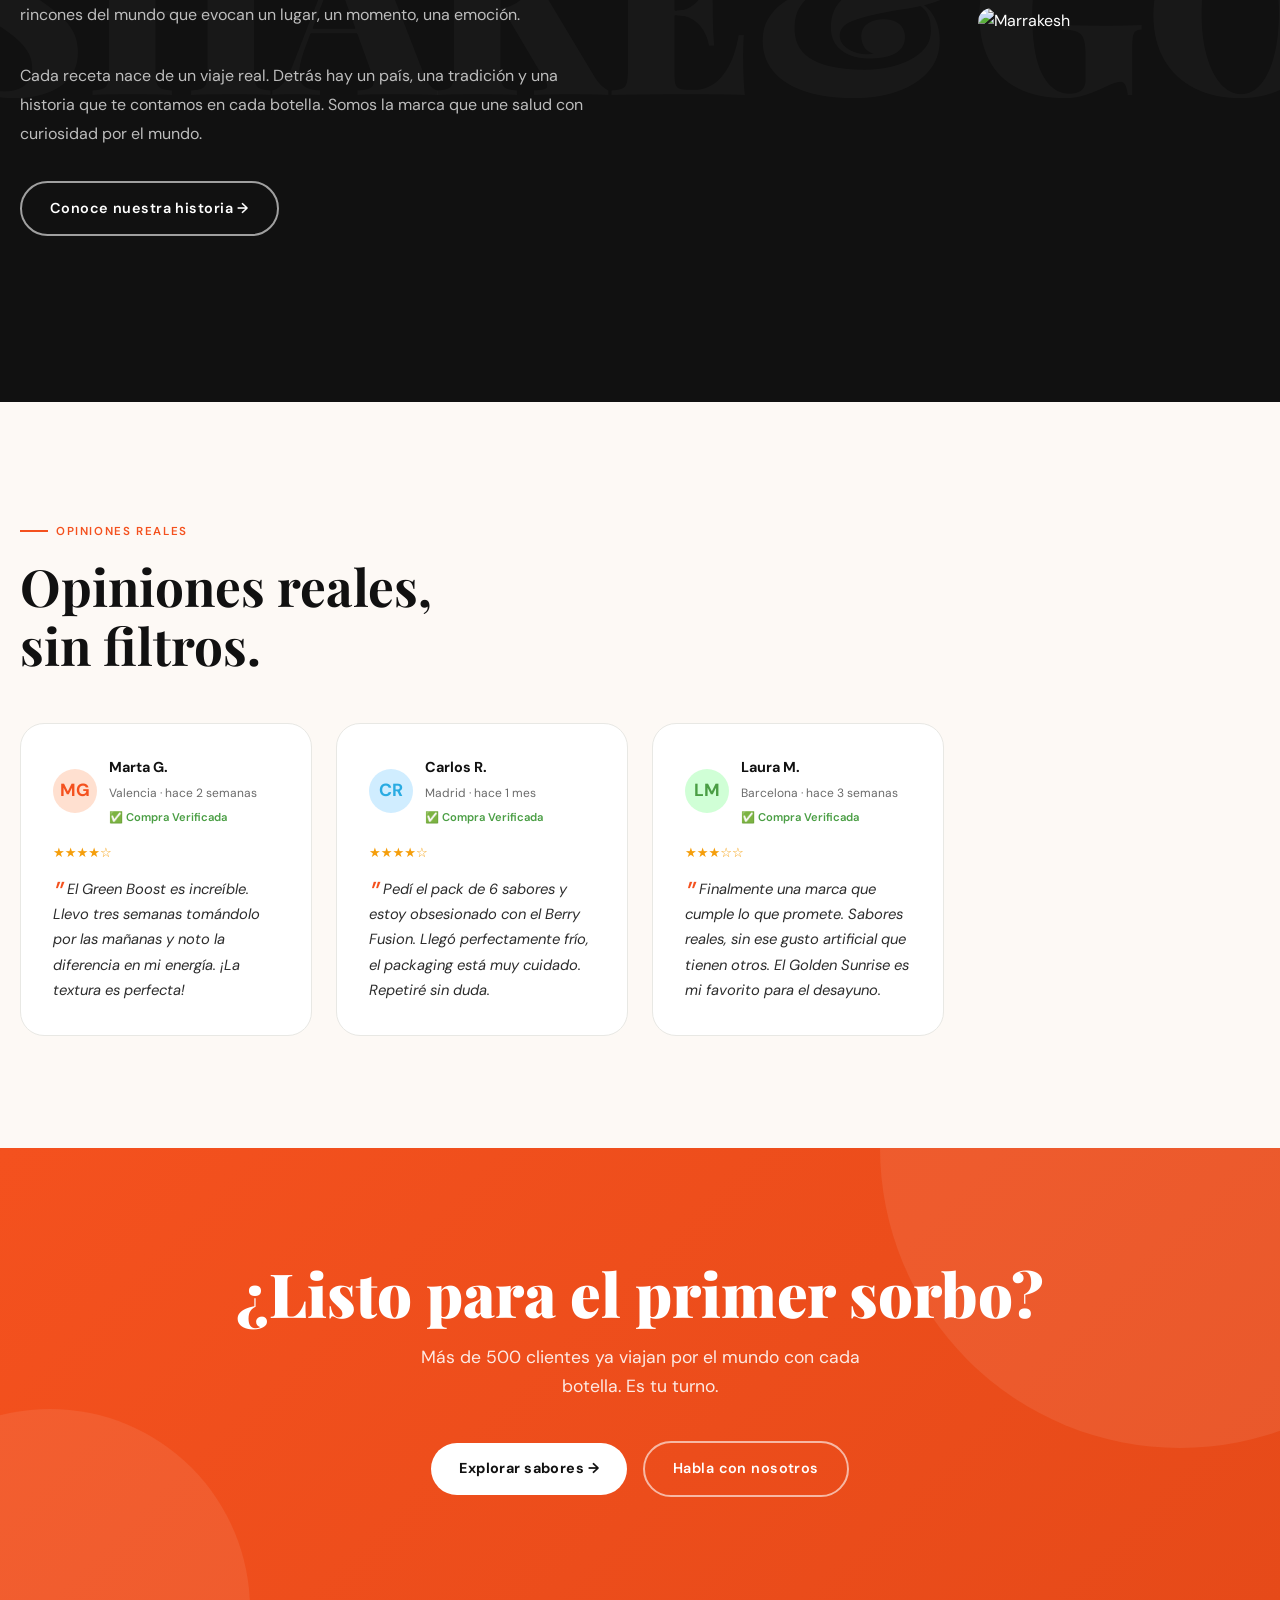
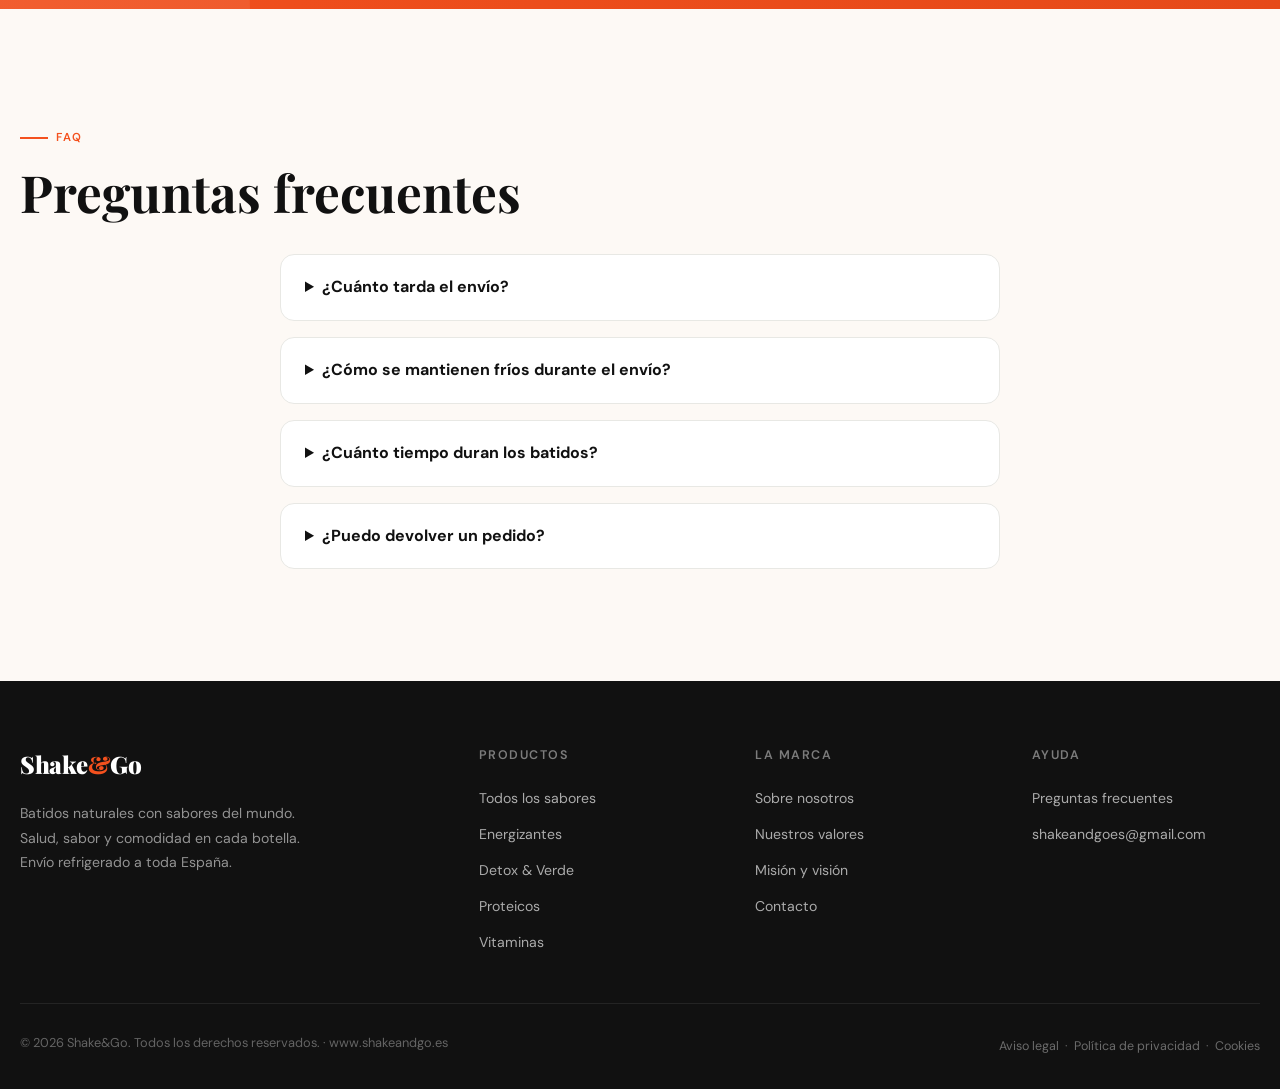
==== commit e884be44: "Últimos retoques" ====
--- a/index.html
+++ b/index.html
@@ -51,7 +51,7 @@
 <!-- ============ HERO ============ -->
 <section class="hero" aria-label="Presentación de marca">
   <div class="hero-content">
-    <div class="hero-badge"> Sabores de todo el mundo</div>
+    <div class="hero-badge"> Un viaje distinto con cada sorbo</div>
     <h1 class="hero-title">
       <span class="block">Disfruta el</span>
       <span class="block italic">mundo</span>
@@ -171,7 +171,7 @@
         <div class="product-info">
           <div class="product-categoria">Energizante</div>
           <div class="stars-row">
-            <div class="stars" aria-label="5 estrellas">★★★★★</div>
+            <div class="stars" aria-label="4 estrellas">★★★★☆</div>
             <span class="stars-count">(142)</span>
           </div>
           <h3 class="product-name">Berry Fusion</h3>
@@ -202,7 +202,7 @@
         <div class="product-info">
           <div class="product-categoria">Detox &amp; Verde</div>
           <div class="stars-row">
-            <div class="stars" aria-label="5 estrellas">★★★★★</div>
+            <div class="stars" aria-label="4 estrellas">★★★★☆</div>
             <span class="stars-count">(98)</span>
           </div>
           <h3 class="product-name">Green Boost</h3>
@@ -299,22 +299,22 @@
           Cada sorbo es<br>un <span class="italic">viaje</span>
         </h2>
         <p>
-          En Shake&amp;Go creemos que cuidarse no debería ser aburrido. Por eso creamos batidos que conectan culturas, sabores y personas, usando ingredientes de los mercados más vibrantes del mundo.
+          Imagina abrir un batido y estar en los mercados de Marrakech, los bosques de Escandinavia o las playas de Brasil. Eso es Shake&amp;Go: ingredientes reales de rincones del mundo que evocan un lugar, un momento, una emoción.
         </p>
         <p>
-          Detrás de cada receta hay una historia, un país, una tradición. Somos la marca que une la salud con la curiosidad por el mundo.
-        </p>
+          Cada receta nace de un viaje real. Detrás hay un país, una tradición y una historia que te contamos en cada botella. Somos la marca que une salud con curiosidad por el mundo.
+        </p>       
         <a href="nosotros.html" class="btn btn-outline-white">Conoce nuestra historia →</a>
       </div>
       <div class="marca-visual" aria-hidden="true">
         <div class="marca-img-block">
-          <img src="TropicalMango.png" alt="Tropical Mango">
+          <img src="Brasil.jpg" alt="Brasil">
         </div>
         <div class="marca-img-block">
-          <img src="CaribbeanDream.png" alt="Caribbean Dream">
+          <img src="Frutilla.png" alt="Frutilla">
         </div>
         <div class="marca-img-block">
-          <img src="BerryFusion.png" alt="Berry Fusion">
+          <img src="Marrakesh.png" alt="Marrakesh">
         </div>
       </div>
     </div>
@@ -339,7 +339,7 @@
             <div class="testimonio-verified">✅ Compra Verificada</div>
           </div>
         </div>
-        <div class="stars" style="margin-bottom:0.8rem" aria-label="5 estrellas">★★★★★</div>
+        <div class="stars" style="margin-bottom:0.8rem" aria-label="4 estrellas">★★★★☆</div>
         <p class="testimonio-text">El Green Boost es increíble. Llevo tres semanas tomándolo por las mañanas y noto la diferencia en mi energía. ¡La textura es perfecta!</p>
       </article>
 
@@ -352,7 +352,7 @@
             <div class="testimonio-verified">✅ Compra Verificada</div>
           </div>
         </div>
-        <div class="stars" style="margin-bottom:0.8rem" aria-label="5 estrellas">★★★★★</div>
+        <div class="stars" style="margin-bottom:0.8rem" aria-label="4 estrellas">★★★★☆</div>
         <p class="testimonio-text">Pedí el pack de 6 sabores y estoy obsesionado con el Berry Fusion. Llegó perfectamente frío, el packaging está muy cuidado. Repetiré sin duda.</p>
       </article>
 
@@ -365,7 +365,7 @@
             <div class="testimonio-verified">✅ Compra Verificada</div>
           </div>
         </div>
-        <div class="stars" style="margin-bottom:0.8rem" aria-label="5 estrellas">★★★★★</div>
+        <div class="stars" style="margin-bottom:0.8rem" aria-label="3 estrellas">★★★☆☆</div>
         <p class="testimonio-text">Finalmente una marca que cumple lo que promete. Sabores reales, sin ese gusto artificial que tienen otros. El Golden Sunrise es mi favorito para el desayuno.</p>
       </article>
 
--- a/style.css
+++ b/style.css
@@ -1431,6 +1431,45 @@
   padding-left: 1.5rem;
 }
 
+.founders-block {
+  display: flex;
+  flex-direction: row;
+  align-items: flex-start;
+  gap: 2rem;
+}
+
+.founders-img {
+  max-width: 520px;
+  width: 100%;
+  height: auto;
+  flex-shrink: 0;
+}
+
+.founders-text {
+  flex: 1;
+  display: flex;
+  flex-direction: column;
+  gap: 1.25rem;
+  text-align: left;
+}
+
+.founder-item {
+  display: flex;
+  flex-direction: column;
+  gap: 0.35rem;
+}
+
+.founder-name {
+  font-size: 1.2rem;
+  font-weight: 700;
+  margin: 0;
+}
+
+.founder-desc {
+  margin: 0;
+  line-height: 1.6;
+}
+
 .nosotros-block h3 {
   font-family: var(--font-display);
   font-size: 1.75rem;
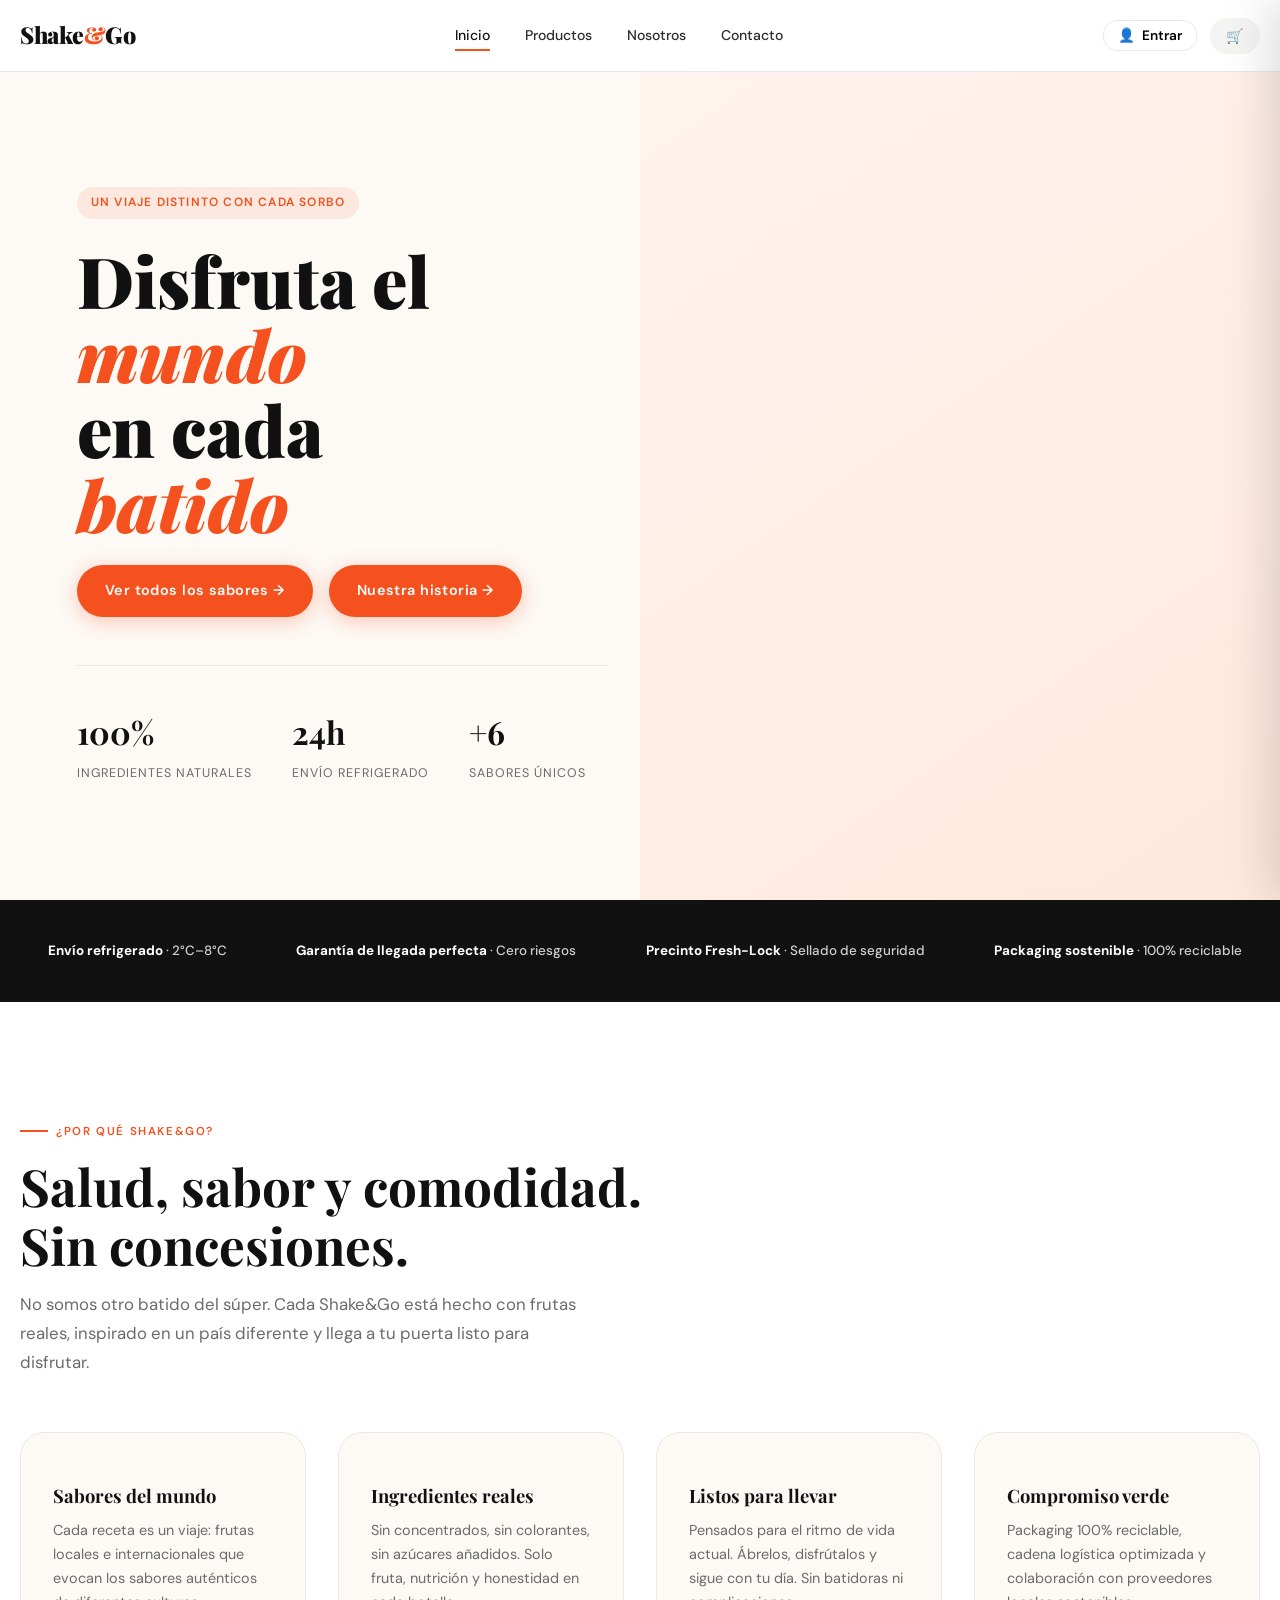
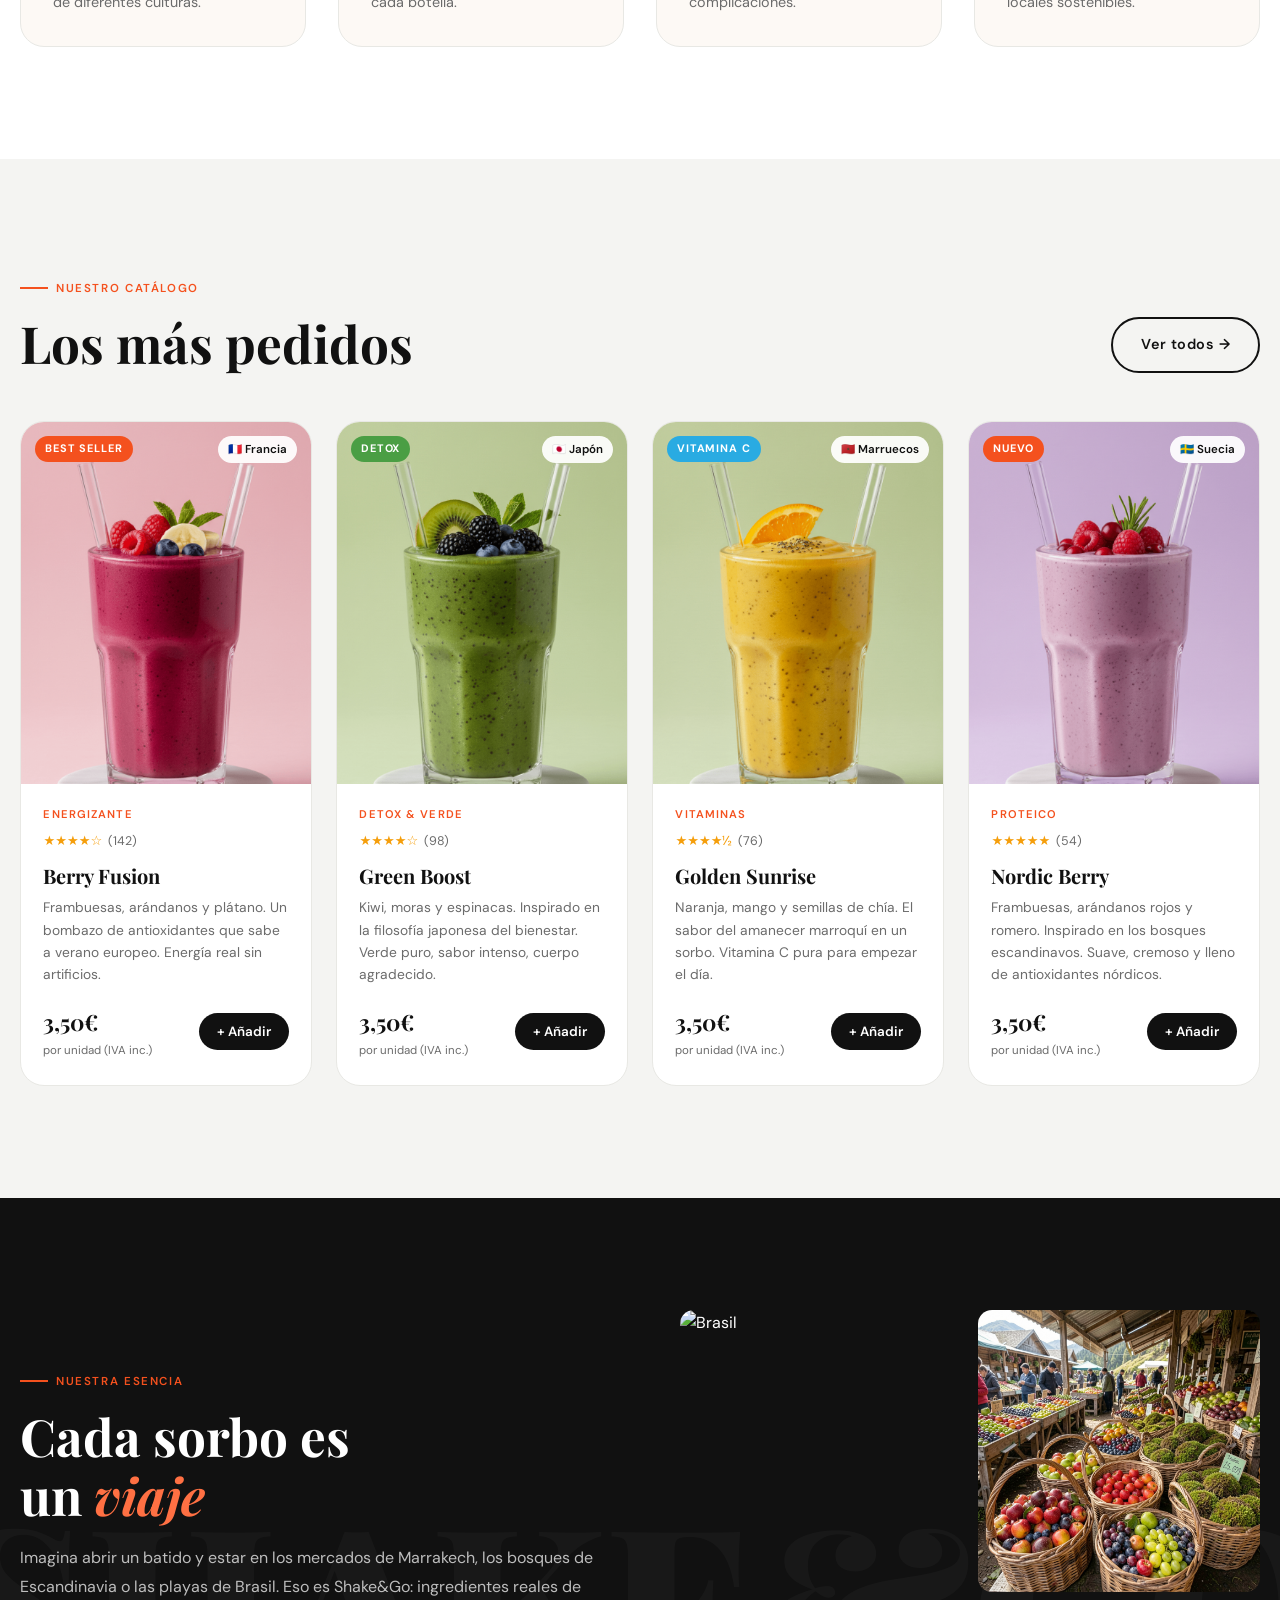
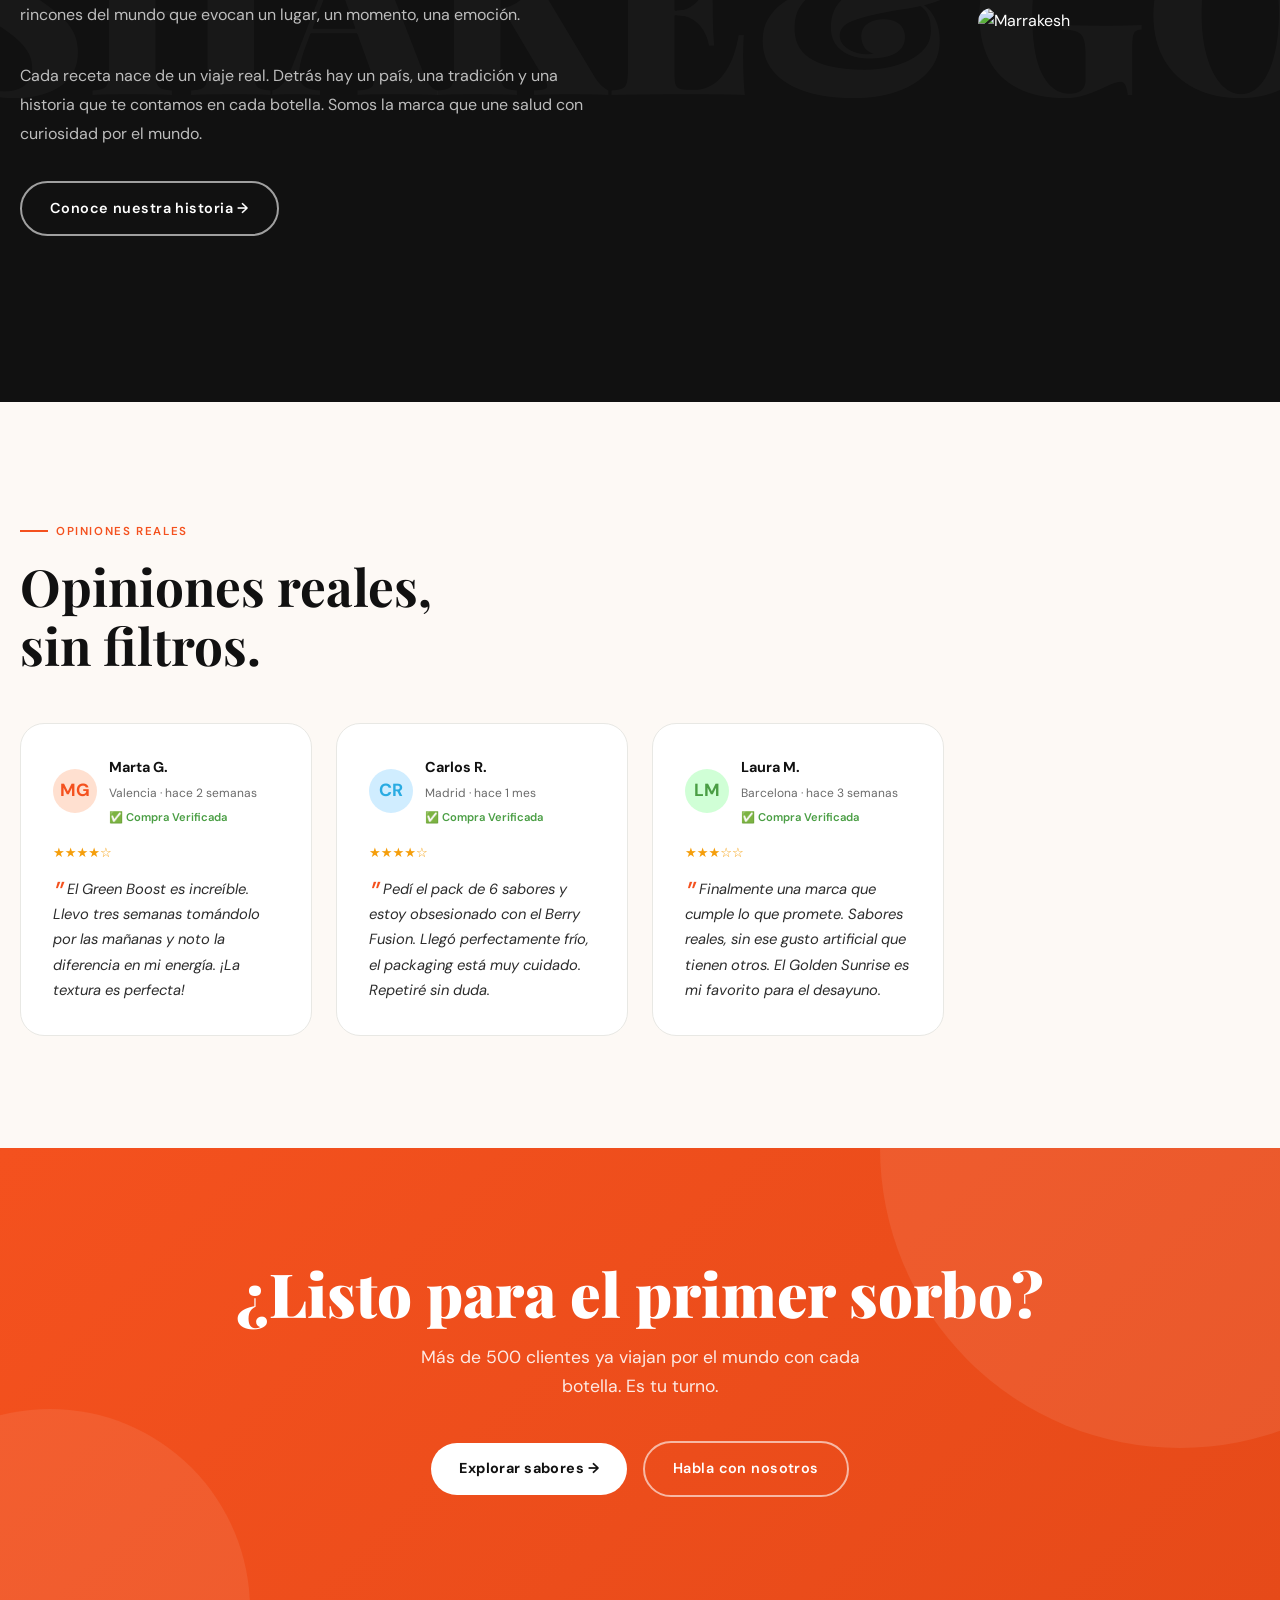
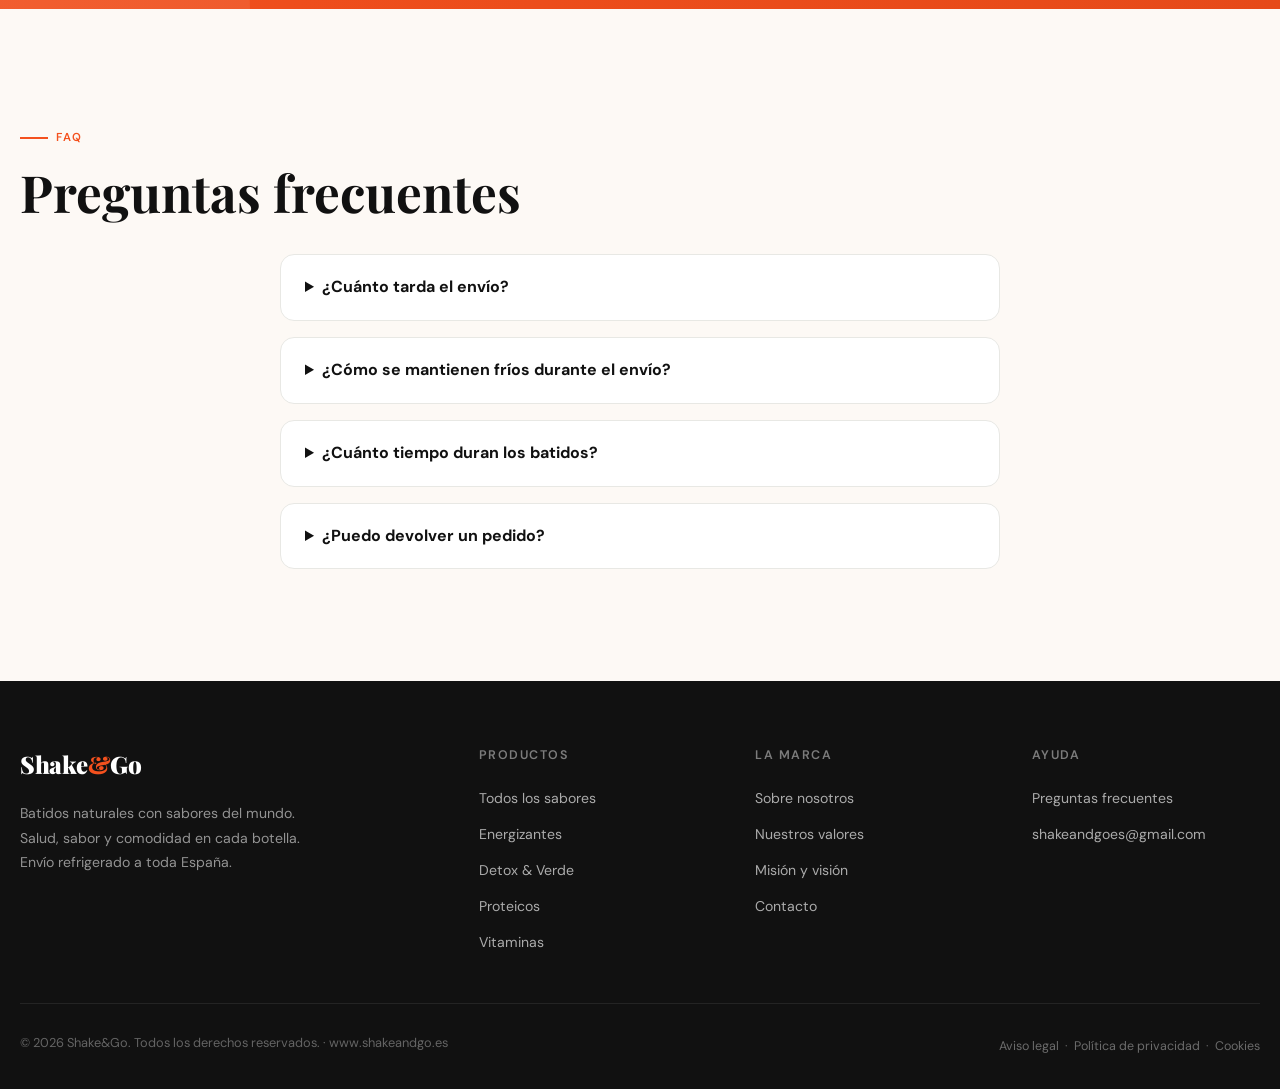
==== commit 412a5489: "CAmbio video index" ====
--- a/index.html
+++ b/index.html
@@ -79,11 +79,9 @@
   </div>
 
   <div class="hero-visual" aria-hidden="true">
-    <div class="hero-bg-circle hero-bg-circle-1"></div>
-    <div class="hero-bg-circle hero-bg-circle-2"></div>
     <div class="hero-video-main">
       <video class="hero-video-main" autoplay muted loop playsinline preload="auto" >
-        <source src="Storyboard_y_Guion_Shake_Go.mp4" type="video/mp4">
+        <source src="Video_Index.mp4" type="video/mp4">
           Tu navegador no soporta el vídeo HTML5.
       </video>
     </div>
--- a/style.css
+++ b/style.css
@@ -475,6 +475,7 @@
 }
 
 .hero-video-main {
+  position:absolute;
   width: 100%;
   height: 100%;
   display: block;
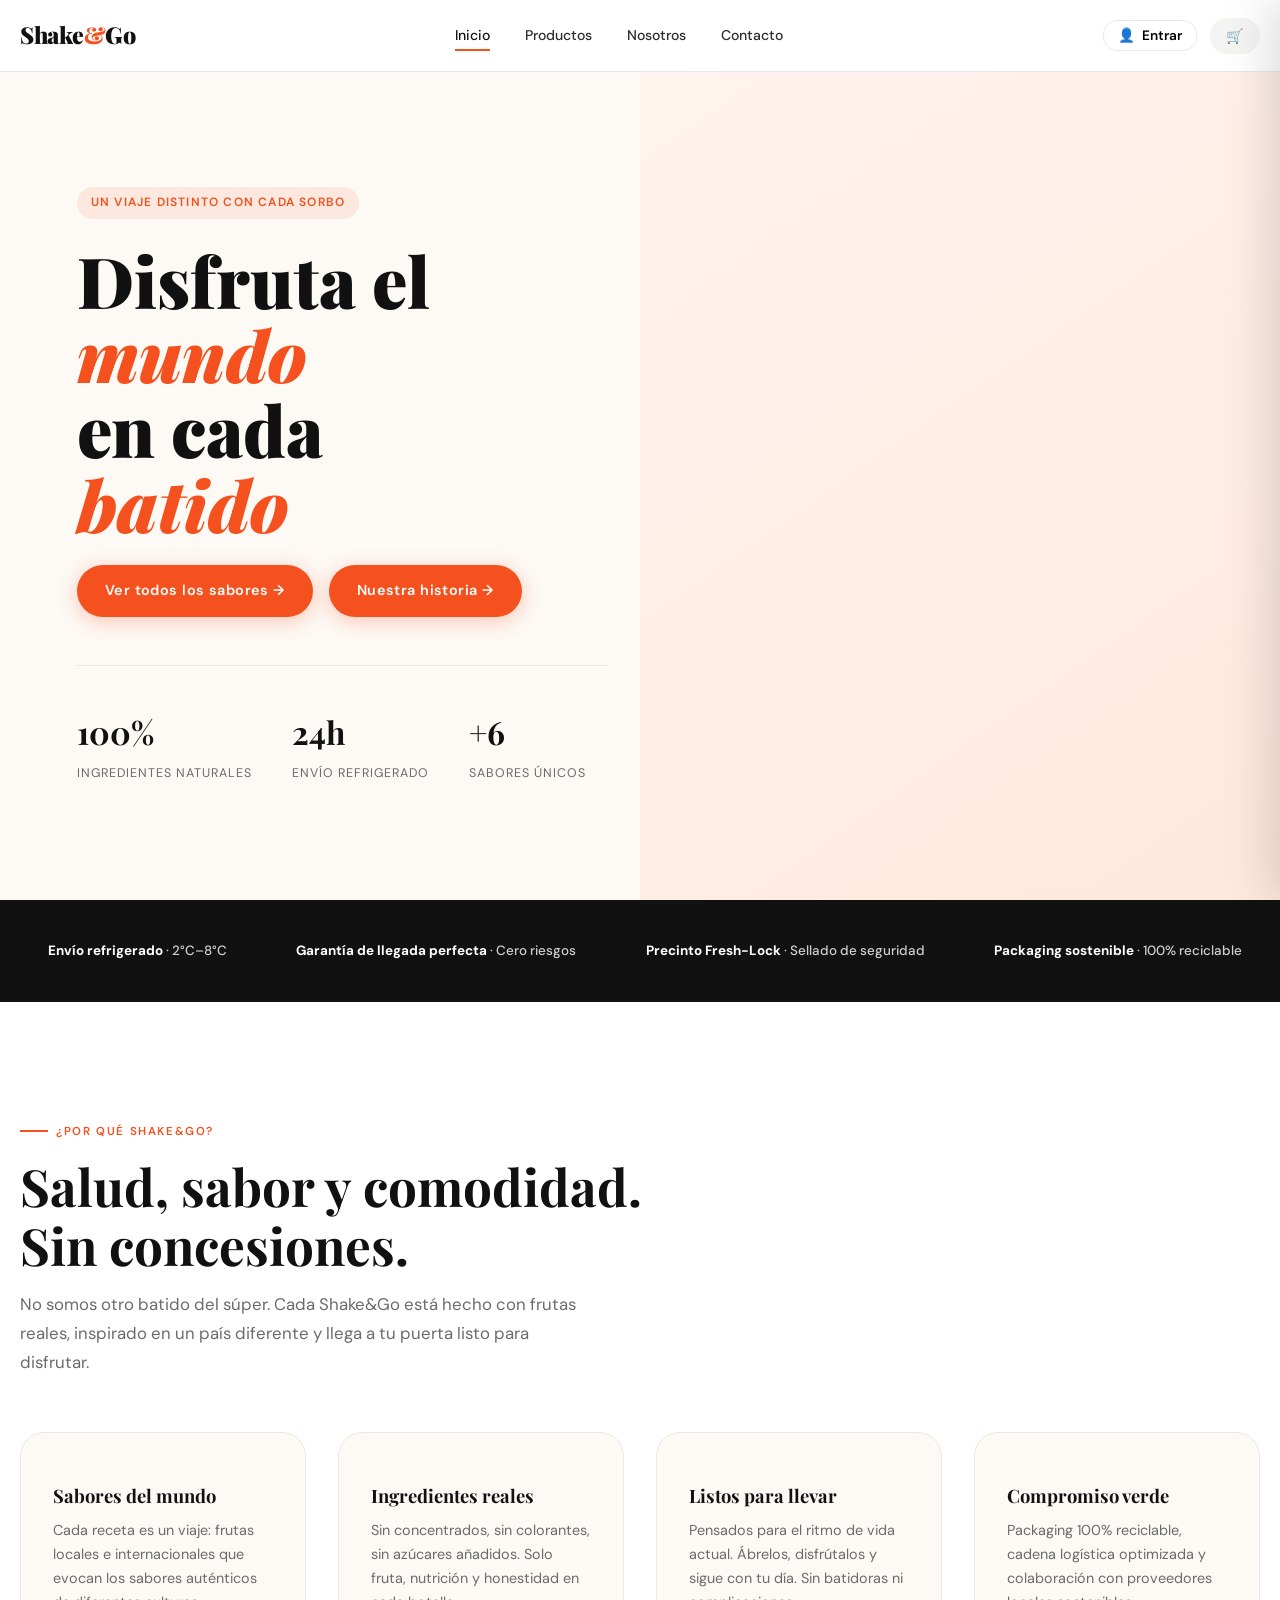
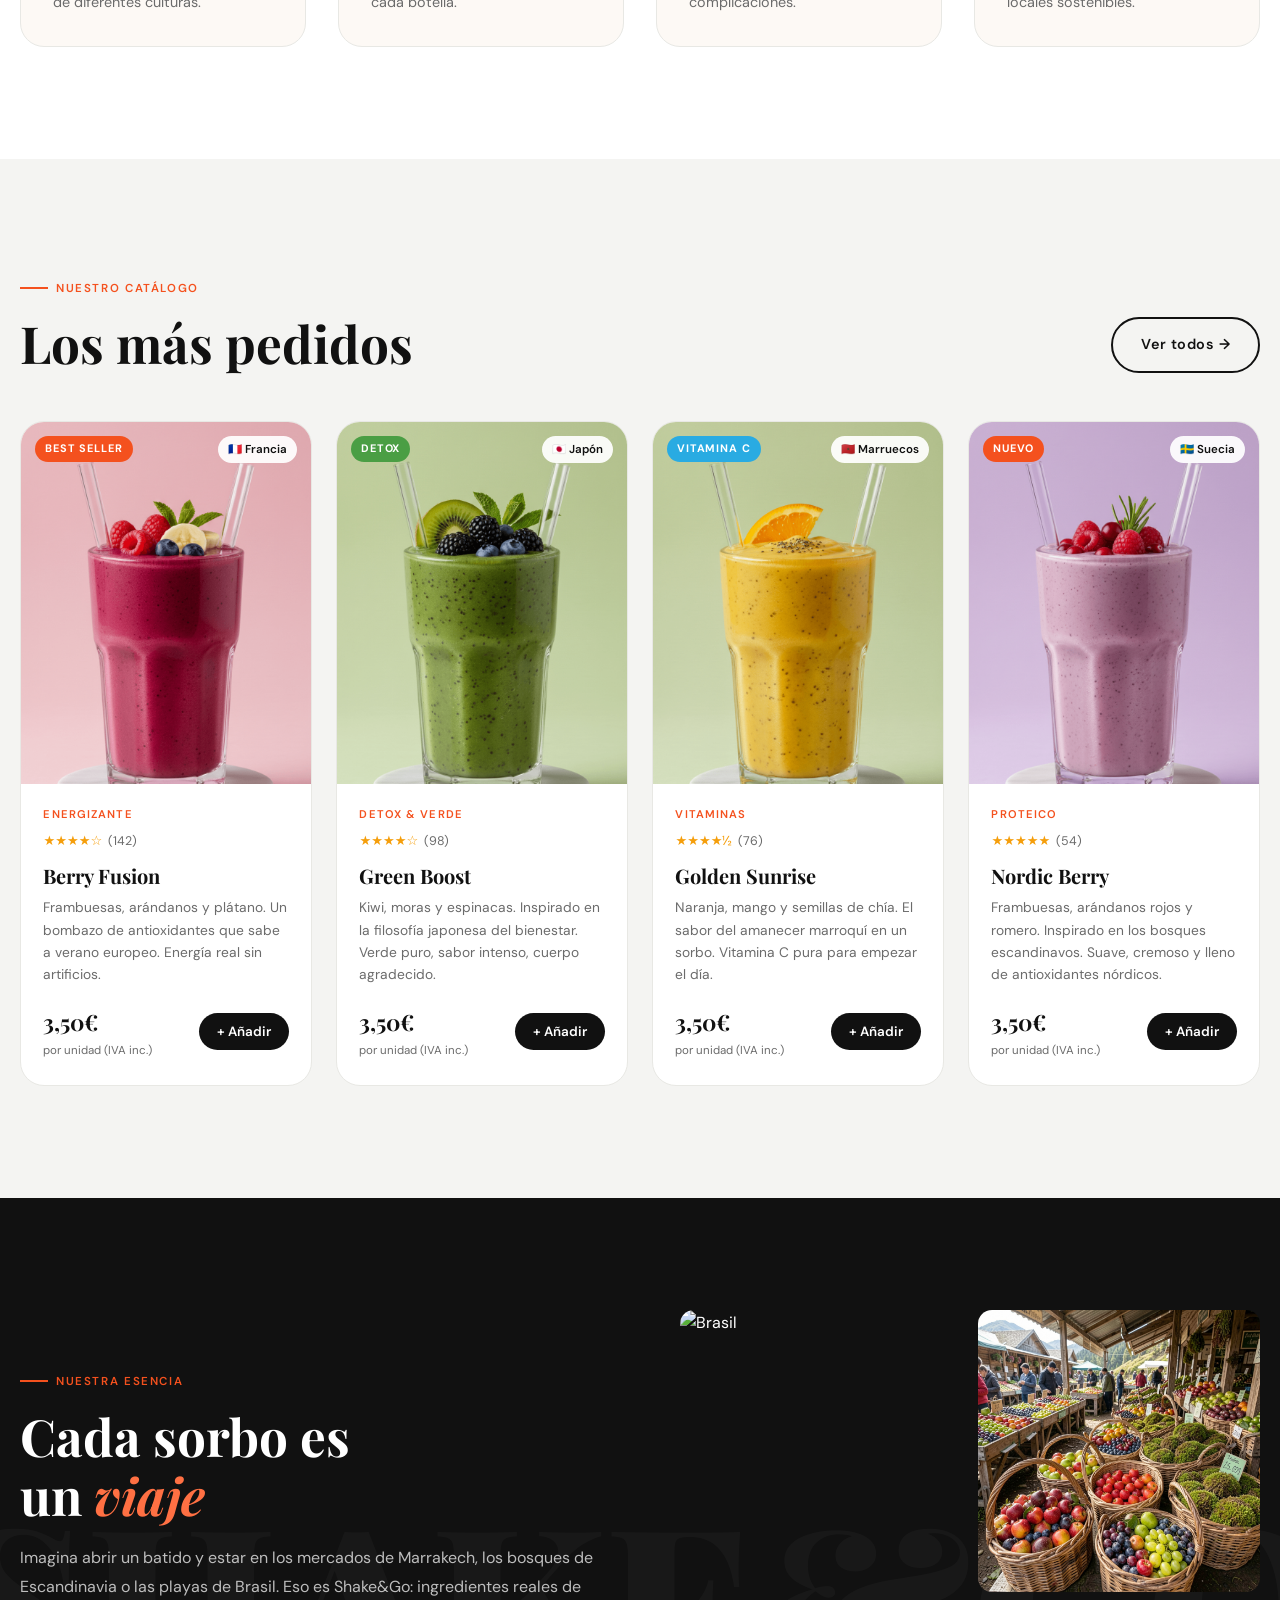
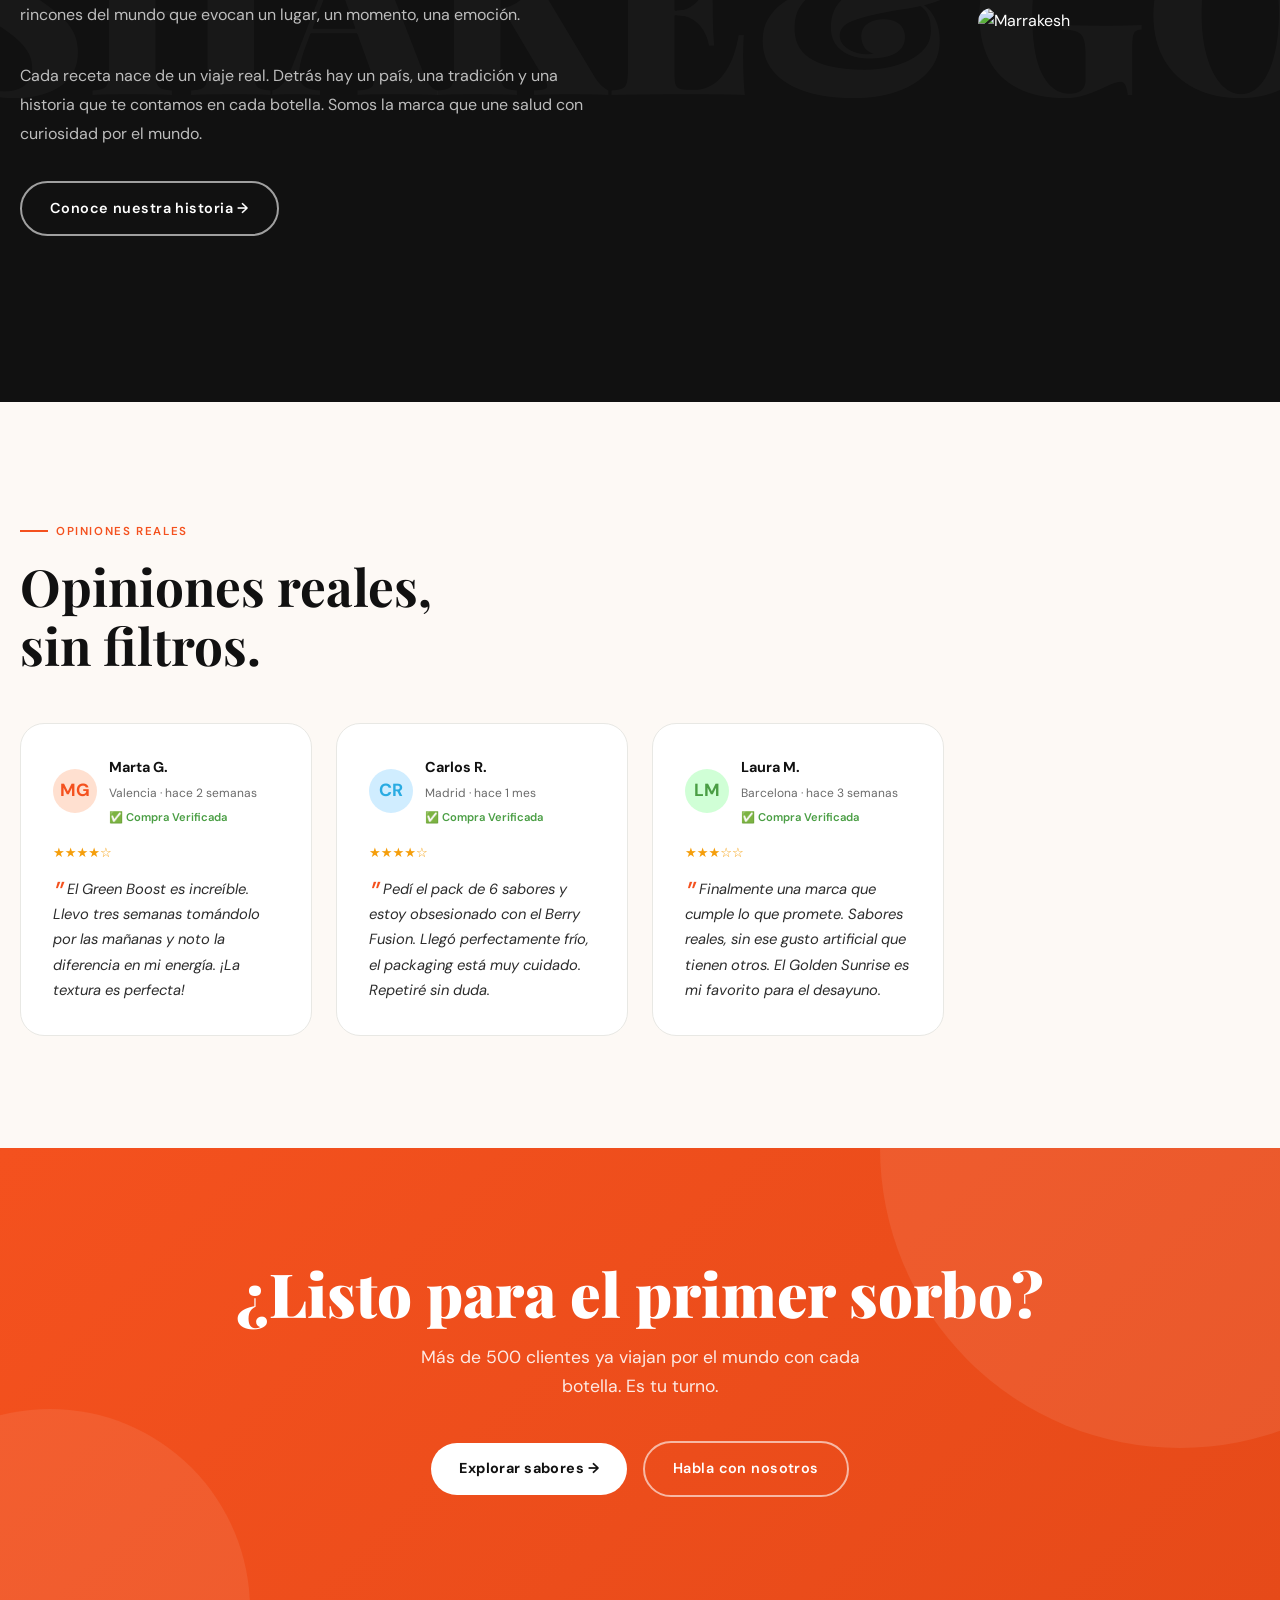
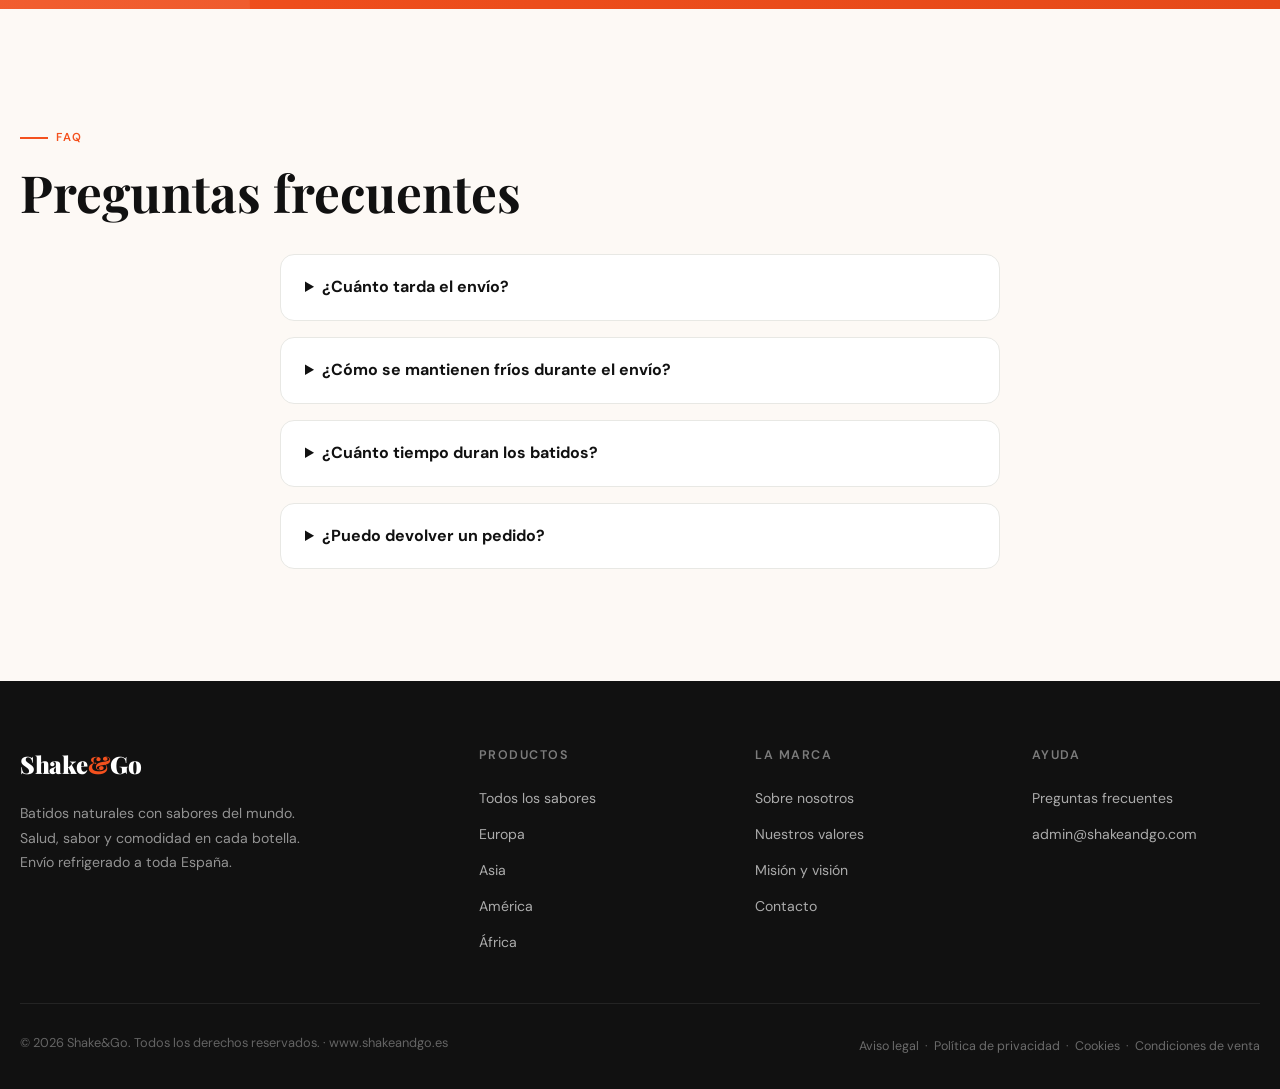
==== commit 29dd1d3e: "VERSIÓN FINAL E-COMMERCE" ====
--- a/index.html
+++ b/index.html
@@ -422,10 +422,10 @@
         <h4>Productos</h4>
         <ul>
           <li><a href="productos.html">Todos los sabores</a></li>
-          <li><a href="productos.html?filtro=energizante">Energizantes</a></li>
-          <li><a href="productos.html?filtro=detox">Detox &amp; Verde</a></li>
-          <li><a href="productos.html?filtro=proteina">Proteicos</a></li>
-          <li><a href="productos.html?filtro=vitaminas">Vitaminas</a></li>
+          <li><a href="productos.html?filtro=europa">Europa</a></li>
+          <li><a href="productos.html?filtro=asia">Asia</a></li>
+          <li><a href="productos.html?filtro=america">América</a></li>
+          <li><a href="productos.html?filtro=africa">África</a></li>
         </ul>
       </div>
       <div class="footer-col">
@@ -441,18 +441,20 @@
         <h4>Ayuda</h4>
         <ul>
           <li><a href="index.html#faq">Preguntas frecuentes</a></li>
-          <li><a href="mailto:shakeandgoes@gmail.com">shakeandgoes@gmail.com</a></li>
+          <li><a href="mailto:admin@shakeandgo.com">admin@shakeandgo.com</a></li>
         </ul>
       </div>
     </div>
     <div class="footer-bottom">
-      <p>© 2026 Shake&Go. Todos los derechos reservados. · www.shakeandgo.es</p>
+      <p>© 2026 Shake&amp;Go. Todos los derechos reservados. · www.shakeandgo.es</p>
       <p style="margin-top:0.5rem; font-size:0.78rem;">
         <a href="legal.html#aviso" style="color:var(--color-gris-medio); text-decoration:none;">Aviso legal</a>
         &nbsp;·&nbsp;
         <a href="legal.html#privacidad" style="color:var(--color-gris-medio); text-decoration:none;">Política de privacidad</a>
         &nbsp;·&nbsp;
         <a href="legal.html#cookies" style="color:var(--color-gris-medio); text-decoration:none;">Cookies</a>
+        &nbsp;·&nbsp;
+        <a href="legal.html#venta" style="color:var(--color-gris-medio); text-decoration:none;">Condiciones de venta</a>
       </p>
     </div>
   </div>
--- a/style.css
+++ b/style.css
@@ -1631,6 +1631,202 @@
 
 .form-row { display: grid; grid-template-columns: 1fr 1fr; gap: 1rem; }
 
+/* ---- CHECKOUT ---- */
+.checkout-section {
+  padding: var(--spacing-xl) 0;
+  background: var(--color-crema);
+}
+
+.checkout-grid {
+  display: grid;
+  grid-template-columns: 1fr 400px;
+  gap: 4rem;
+  align-items: start;
+}
+
+.checkout-form {
+  background: var(--color-blanco);
+  padding: 3rem;
+  border-radius: var(--radius-lg);
+  box-shadow: var(--shadow-md);
+}
+
+.checkout-step {
+  margin-bottom: 3rem;
+}
+
+.checkout-step h3 {
+  font-family: var(--font-display);
+  font-size: 1.5rem;
+  font-weight: 700;
+  color: var(--color-negro);
+  margin-bottom: 1.5rem;
+}
+
+.checkout-form .form-group {
+  margin-bottom: 1.5rem;
+}
+
+.checkout-form .form-group label {
+  display: block;
+  font-weight: 600;
+  margin-bottom: 0.5rem;
+  color: var(--color-negro);
+}
+
+.checkout-form .form-group input,
+.checkout-form .form-group textarea {
+  width: 100%;
+  padding: 0.75rem;
+  border: 1px solid var(--color-borde);
+  border-radius: var(--radius-md);
+  font-family: var(--font-body);
+  font-size: 1rem;
+}
+
+.checkout-form .form-group input:focus,
+.checkout-form .form-group textarea:focus {
+  outline: none;
+  border-color: var(--color-naranja);
+  box-shadow: 0 0 0 3px rgba(244, 81, 30, 0.1);
+}
+
+.payment-methods {
+  display: flex;
+  flex-direction: column;
+  gap: 1rem;
+  margin-bottom: 1.5rem;
+}
+
+.payment-option {
+  display: flex;
+  align-items: center;
+  gap: 0.75rem;
+  cursor: pointer;
+  font-weight: 500;
+}
+
+.payment-option input[type="radio"] {
+  margin: 0;
+}
+
+.payment-fields {
+  margin-top: 1.5rem;
+}
+
+.checkout-summary {
+  background: var(--color-blanco);
+  padding: 2rem;
+  border-radius: var(--radius-lg);
+  box-shadow: var(--shadow-md);
+  position: sticky;
+  top: 2rem;
+}
+
+.checkout-summary h3 {
+  font-family: var(--font-display);
+  font-size: 1.4rem;
+  font-weight: 700;
+  margin-bottom: 1.5rem;
+  color: var(--color-negro);
+}
+
+.order-item {
+  display: flex;
+  align-items: center;
+  gap: 1rem;
+  margin-bottom: 1rem;
+  padding-bottom: 1rem;
+  border-bottom: 1px solid var(--color-borde);
+}
+
+.order-item:last-child {
+  border-bottom: none;
+  margin-bottom: 0;
+  padding-bottom: 0;
+}
+
+.order-item-img {
+  width: 60px;
+  height: 60px;
+  object-fit: cover;
+  border-radius: var(--radius-md);
+}
+
+.order-item-info {
+  flex: 1;
+}
+
+.order-item-name {
+  font-weight: 600;
+  margin-bottom: 0.25rem;
+}
+
+.order-item-details {
+  font-size: 0.85rem;
+  color: var(--color-gris-medio);
+}
+
+.order-item-price {
+  font-weight: 600;
+  color: var(--color-negro);
+}
+
+.order-totals {
+  margin-top: 2rem;
+  padding-top: 1.5rem;
+  border-top: 1px solid var(--color-borde);
+}
+
+.order-subtotal,
+.order-envio,
+.order-total {
+  display: flex;
+  justify-content: space-between;
+  margin-bottom: 0.5rem;
+  font-size: 0.95rem;
+}
+
+.order-total {
+  font-weight: 700;
+  font-size: 1.1rem;
+  color: var(--color-negro);
+  margin-top: 0.5rem;
+  padding-top: 0.5rem;
+  border-top: 1px solid var(--color-borde);
+}
+
+.checkout-guarantee {
+  margin-top: 2rem;
+  padding-top: 1.5rem;
+  border-top: 1px solid var(--color-borde);
+}
+
+.checkout-guarantee p {
+  font-size: 0.85rem;
+  color: var(--color-gris-medio);
+  margin-bottom: 0.5rem;
+}
+
+.checkout-guarantee p:last-child {
+  margin-bottom: 0;
+}
+
+@media (max-width: 768px) {
+  .checkout-grid {
+    grid-template-columns: 1fr;
+    gap: 2rem;
+  }
+  
+  .checkout-form {
+    padding: 2rem;
+  }
+  
+  .checkout-summary {
+    position: static;
+  }
+}
+
 .form-group {
   display: flex;
   flex-direction: column;
